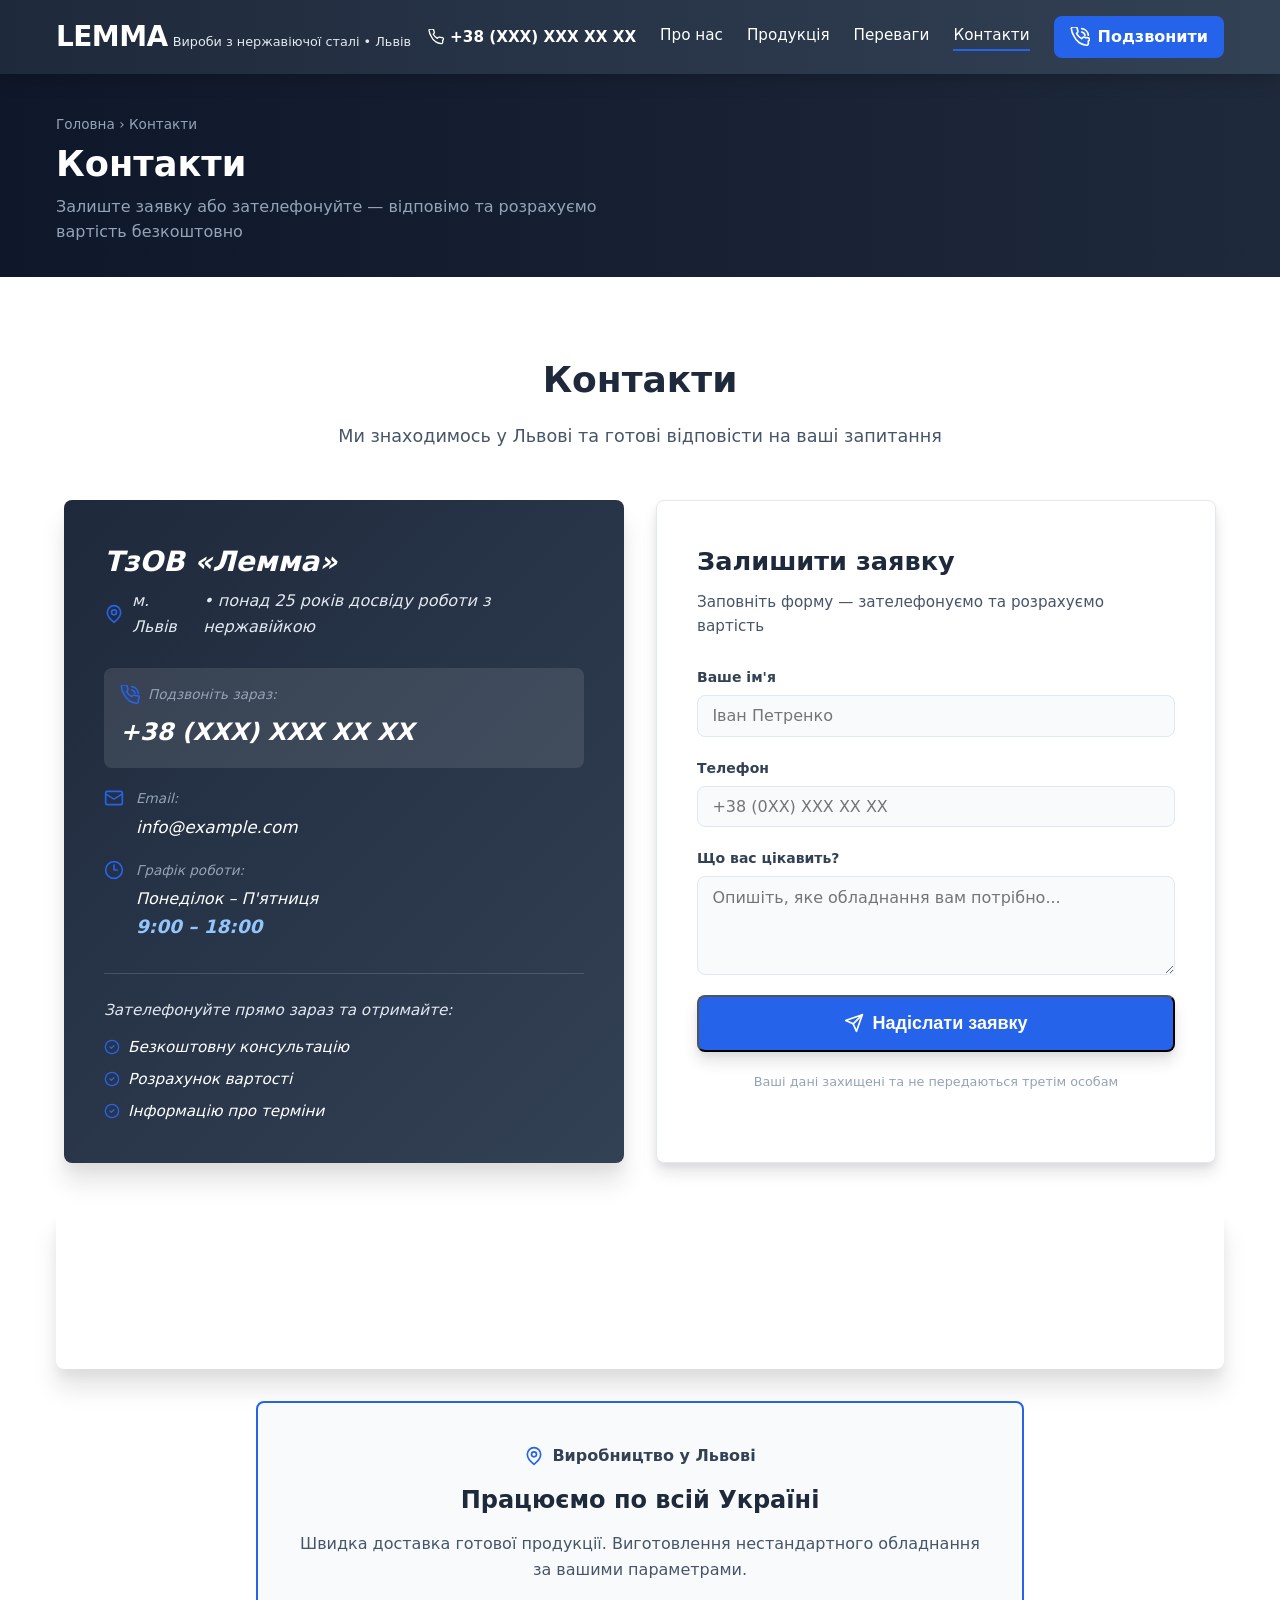
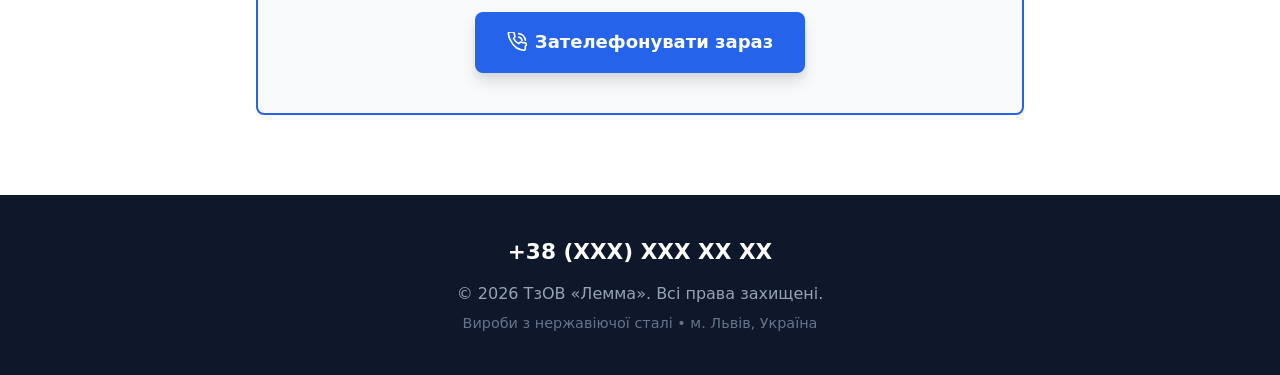
==== contacts.html @ 9bf9ce46 "Add new URLs to sitemap and enhance styles for active navigation links and page hero section - Added" ====
<!DOCTYPE html>
<html lang="uk">
<head>
  <meta charset="UTF-8" />
  <meta name="viewport" content="width=device-width, initial-scale=1.0" />
  <title>Контакти | ТзОВ Лемма &mdash; вироби з нержавіючої сталі, Львів</title>
  <meta name="description" content="Зв'яжіться з ТзОВ Лемма у Львові &mdash; залиште заявку або зателефонуйте для розрахунку вартості виробів з нержавіючої сталі." />
  <meta name="robots" content="index, follow" />
  <link rel="canonical" href="https://lemma-lviv.com/contacts.html" />
  <link rel="icon" href="data:image/svg+xml,<svg xmlns='http://www.w3.org/2000/svg' viewBox='0 0 32 32'><rect width='32' height='32' rx='6' fill='%231e3a5f'/><text x='16' y='23' font-family='Arial,sans-serif' font-size='20' font-weight='700' text-anchor='middle' fill='white'>L</text></svg>" type="image/svg+xml" />
  <link rel="apple-touch-icon" href="data:image/svg+xml,<svg xmlns='http://www.w3.org/2000/svg' viewBox='0 0 32 32'><rect width='32' height='32' rx='6' fill='%231e3a5f'/><text x='16' y='23' font-family='Arial,sans-serif' font-size='20' font-weight='700' text-anchor='middle' fill='white'>L</text></svg>" />
  <meta property="og:type" content="website" />
  <meta property="og:url" content="https://lemma-lviv.com/contacts.html" />
  <meta property="og:title" content="Контакти | ТзОВ Лемма &mdash; Львів" />
  <meta property="og:description" content="Зв'яжіться з нами: залиште заявку або зателефонуйте для безкоштовної консультації." />
  <meta property="og:locale" content="uk_UA" />
  <script type="application/ld+json">
  {
    "@context": "https://schema.org",
    "@type": "ManufacturingBusiness",
    "name": "ТзОВ «Лемма»",
    "alternateName": "Lemma",
    "description": "Виготовлення виробів з нержавіючої сталі у Львові з 1995 року: ємкості, промислові мийки, розділочні столи, нестандартне обладнання.",
    "url": "https://lemma-lviv.com",
    "telephone": "+380XXXXXXXXX",
    "email": "info@example.com",
    "address": {
      "@type": "PostalAddress",
      "addressLocality": "Львів",
      "addressRegion": "Львівська область",
      "addressCountry": "UA"
    },
    "foundingDate": "1995"
  }
  </script>
  <link rel="preconnect" href="https://lh3.googleusercontent.com" />

  <script async src="https://www.googletagmanager.com/gtag/js?id=AW-404092443"></script>
  <script>
    window.dataLayer = window.dataLayer || [];
    function gtag(){dataLayer.push(arguments);}
    gtag('js', new Date());
    gtag('config', 'AW-404092443');
  </script>

  <script>
    function gtagSendEvent(url) {
      var callback = function () { if (typeof url === 'string') { window.location = url; } };
      gtag('event', 'conversion_event_contact', { 'event_callback': callback, 'event_timeout': 2000 });
      return false;
    }
    function gtagSendEvent_1(url) {
      var callback = function () { if (typeof url === 'string') { window.location = url; } };
      gtag('event', 'conversion_event_contact_1', { 'event_callback': callback, 'event_timeout': 2000 });
      return false;
    }
    function gtagSendEvent_2(url) {
      var callback = function () { if (typeof url === 'string') { window.location = url; } };
      gtag('event', 'conversion_event_contact_2', { 'event_callback': callback, 'event_timeout': 2000 });
      return false;
    }
    function gtagSendEvent_3(url) {
      var callback = function () { if (typeof url === 'string') { window.location = url; } };
      gtag('event', 'conversion_event_contact_3', { 'event_callback': callback, 'event_timeout': 2000 });
      return false;
    }
  </script>

  <link rel="stylesheet" href="style.css" />
</head>
<body>

  <header class="header" role="banner">
    <div class="container header__inner">
      <div class="header__brand">
        <a href="index.html" style="text-decoration:none;color:inherit">
          <strong class="header__title">LEMMA</strong>
          <span class="header__sub">Вироби з нержавіючої сталі • Львів</span>
        </a>
      </div>
      <div class="header__right">
        <a href="tel:+380XXXXXXXXX" class="header__phone-number" aria-label="Телефон">
          <svg class="icon icon--sm" viewBox="0 0 24 24" fill="none" stroke="currentColor" stroke-width="2" stroke-linecap="round" stroke-linejoin="round" aria-hidden="true"><path d="M22 16.92v3a2 2 0 0 1-2.18 2 19.79 19.79 0 0 1-8.63-3.07A19.5 19.5 0 0 1 4.69 10.8a19.79 19.79 0 0 1-3.07-8.72A2 2 0 0 1 3.62 0h3a2 2 0 0 1 2 1.72c.127.96.361 1.903.7 2.81a2 2 0 0 1-.45 2.11L7.91 7.91a16 16 0 0 0 6.06 6.06l1.27-1.27a2 2 0 0 1 2.11-.45c.907.339 1.85.573 2.81.7A2 2 0 0 1 22 16.92z"/></svg>
          +38 (XXX) XXX XX XX
        </a>
        <nav class="nav" id="nav" aria-label="Головна навігація">
          <a href="index.html#about">Про нас</a>
          <a href="products.html">Продукція</a>
          <a href="index.html#advantages">Переваги</a>
          <a href="contacts.html" class="is-active">Контакти</a>
        </nav>
        <a href="tel:+380XXXXXXXXX" class="btn btn--call">
          <svg class="icon" viewBox="0 0 24 24" fill="none" stroke="currentColor" stroke-width="2" stroke-linecap="round" stroke-linejoin="round">
            <path d="M22 16.92v3a2 2 0 0 1-2.18 2 19.79 19.79 0 0 1-8.63-3.07A19.5 19.5 0 0 1 4.69 10.8a19.79 19.79 0 0 1-3.07-8.72A2 2 0 0 1 3.62 0h3a2 2 0 0 1 2 1.72c.127.96.361 1.903.7 2.81a2 2 0 0 1-.45 2.11L7.91 7.91a16 16 0 0 0 6.06 6.06l1.27-1.27a2 2 0 0 1 2.11-.45c.907.339 1.85.573 2.81.7A2 2 0 0 1 22 16.92z"/>
            <path d="M14.05 2a9 9 0 0 1 8 7.94"/>
            <path d="M14.05 6A5 5 0 0 1 18 10"/>
          </svg>
          <span class="btn--call__label">Подзвонити</span>
        </a>
        <button class="burger" id="burger" aria-label="Меню" aria-expanded="false">
          <span></span><span></span><span></span>
        </button>
      </div>
    </div>
  </header>

  <nav class="mobile-nav" id="mobileNav" aria-hidden="true" aria-label="Мобільна навігація">
    <a href="index.html#about" class="mobile-nav__link">Про нас</a>
    <a href="products.html" class="mobile-nav__link">Продукція</a>
    <a href="index.html#advantages" class="mobile-nav__link">Переваги</a>
    <a href="contacts.html" class="mobile-nav__link is-active">Контакти</a>
    <a href="tel:+380XXXXXXXXX" class="mobile-nav__link mobile-nav__link--phone">
      <svg class="icon icon--sm" viewBox="0 0 24 24" fill="none" stroke="currentColor" stroke-width="2" stroke-linecap="round" stroke-linejoin="round" aria-hidden="true"><path d="M22 16.92v3a2 2 0 0 1-2.18 2 19.79 19.79 0 0 1-8.63-3.07A19.5 19.5 0 0 1 4.69 10.8a19.79 19.79 0 0 1-3.07-8.72A2 2 0 0 1 3.62 0h3a2 2 0 0 1 2 1.72c.127.96.361 1.903.7 2.81a2 2 0 0 1-.45 2.11L7.91 7.91a16 16 0 0 0 6.06 6.06l1.27-1.27a2 2 0 0 1 2.11-.45c.907.339 1.85.573 2.81.7A2 2 0 0 1 22 16.92z"/></svg>
      +38 (XXX) XXX XX XX — Подзвонити
    </a>
  </nav>

  <main id="main-content">

  <section class="page-hero" aria-label="Контакти">
    <div class="container page-hero__inner">
      <p class="page-hero__breadcrumb"><a href="index.html">Головна</a> &rsaquo; Контакти</p>
      <h1 class="page-hero__title">Контакти</h1>
      <p class="page-hero__sub">Залиште заявку або зателефонуйте &mdash; відповімо та розрахуємо вартість безкоштовно</p>
    </div>
  </section>

<section id="contacts" class="section section--white" aria-labelledby="contacts-heading">
    <div class="container">
      <h2 class="section__title section__title--center" id="contacts-heading">Контакти</h2>
      <p class="section__sub section__sub--center">Ми знаходимось у Львові та готові відповісти на ваші запитання</p>

      <div class="contacts__grid">

        <address class="contacts__info" itemscope itemtype="https://schema.org/LocalBusiness">
          <h3 class="contacts__name" itemprop="name">ТзОВ «Лемма»</h3>
          <div class="contacts__location" itemprop="address" itemscope itemtype="https://schema.org/PostalAddress">
            <svg class="icon icon--blue" viewBox="0 0 24 24" fill="none" stroke="currentColor" stroke-width="2" stroke-linecap="round" stroke-linejoin="round" aria-hidden="true">
              <path d="M20 10c0 6-8 12-8 12s-8-6-8-12a8 8 0 0 1 16 0Z"/>
              <circle cx="12" cy="10" r="3"/>
            </svg>
            <span itemprop="addressLocality">м. Львів</span><span> • понад 25 років досвіду роботи з нержавійкою</span>
          </div>

          <div class="contacts__items">
            <div class="contacts__item contacts__item--phone">
              <div class="contacts__item-label">
                <svg class="icon icon--blue" viewBox="0 0 24 24" fill="none" stroke="currentColor" stroke-width="2" stroke-linecap="round" stroke-linejoin="round" aria-hidden="true">
                  <path d="M22 16.92v3a2 2 0 0 1-2.18 2 19.79 19.79 0 0 1-8.63-3.07A19.5 19.5 0 0 1 4.69 10.8a19.79 19.79 0 0 1-3.07-8.72A2 2 0 0 1 3.62 0h3a2 2 0 0 1 2 1.72c.127.96.361 1.903.7 2.81a2 2 0 0 1-.45 2.11L7.91 7.91a16 16 0 0 0 6.06 6.06l1.27-1.27a2 2 0 0 1 2.11-.45c.907.339 1.85.573 2.81.7A2 2 0 0 1 22 16.92z"/>
                  <path d="M14.05 2a9 9 0 0 1 8 7.94"/>
                  <path d="M14.05 6A5 5 0 0 1 18 10"/>
                </svg>
                <span>Подзвоніть зараз:</span>
              </div>
              <a href="tel:+380XXXXXXXXX" class="contacts__phone" itemprop="telephone">+38 (XXX) XXX XX XX</a>
            </div>

            <div class="contacts__item">
              <svg class="icon icon--blue" viewBox="0 0 24 24" fill="none" stroke="currentColor" stroke-width="2" stroke-linecap="round" stroke-linejoin="round" aria-hidden="true">
                <rect width="20" height="16" x="2" y="4" rx="2"/>
                <path d="m22 7-8.97 5.7a1.94 1.94 0 0 1-2.06 0L2 7"/>
              </svg>
              <div>
                <p class="contacts__item-caption">Email:</p>
                <a href="mailto:info@example.com" class="contacts__link" itemprop="email">info@example.com</a>
              </div>
            </div>

            <div class="contacts__item">
              <svg class="icon icon--blue" viewBox="0 0 24 24" fill="none" stroke="currentColor" stroke-width="2" stroke-linecap="round" stroke-linejoin="round" aria-hidden="true">
                <circle cx="12" cy="12" r="10"/>
                <polyline points="12 6 12 12 16 12"/>
              </svg>
              <div>
                <p class="contacts__item-caption">Графік роботи:</p>
                <p>Понеділок – П'ятниця</p>
                <p class="contacts__hours" itemprop="openingHours" content="Mo-Fr 09:00-18:00">9:00 – 18:00</p>
              </div>
            </div>
          </div>

          <div class="contacts__benefits">
            <p class="contacts__benefits-title">Зателефонуйте прямо зараз та отримайте:</p>
            <ul>
              <li>
                <svg class="icon icon--sm icon--blue" viewBox="0 0 24 24" fill="none" stroke="currentColor" stroke-width="2" stroke-linecap="round" stroke-linejoin="round" aria-hidden="true"><circle cx="12" cy="12" r="10"/><path d="m9 12 2 2 4-4"/></svg>
                Безкоштовну консультацію
              </li>
              <li>
                <svg class="icon icon--sm icon--blue" viewBox="0 0 24 24" fill="none" stroke="currentColor" stroke-width="2" stroke-linecap="round" stroke-linejoin="round" aria-hidden="true"><circle cx="12" cy="12" r="10"/><path d="m9 12 2 2 4-4"/></svg>
                Розрахунок вартості
              </li>
              <li>
                <svg class="icon icon--sm icon--blue" viewBox="0 0 24 24" fill="none" stroke="currentColor" stroke-width="2" stroke-linecap="round" stroke-linejoin="round" aria-hidden="true"><circle cx="12" cy="12" r="10"/><path d="m9 12 2 2 4-4"/></svg>
                Інформацію про терміни
              </li>
            </ul>
          </div>
        </address>

        <div class="contacts__form-wrap">
          <h3 class="contacts__form-title">Залишити заявку</h3>
          <p class="contacts__form-sub">Заповніть форму — зателефонуємо та розрахуємо вартість</p>
          <form class="contacts__form" id="contactForm" novalidate>
            <div class="form-group">
              <label class="form-label" for="form-name">Ваше ім'я</label>
              <input class="form-input" type="text" id="form-name" name="name" placeholder="Іван Петренко" autocomplete="name" required />
            </div>
            <div class="form-group">
              <label class="form-label" for="form-phone">Телефон</label>
              <input class="form-input" type="tel" id="form-phone" name="phone" placeholder="+38 (0XX) XXX XX XX" autocomplete="tel" required />
            </div>
            <div class="form-group">
              <label class="form-label" for="form-message">Що вас цікавить?</label>
              <textarea class="form-input form-textarea" id="form-message" name="message" rows="4" placeholder="Опишіть, яке обладнання вам потрібно..."></textarea>
            </div>
            <button type="submit" class="btn btn--primary btn--lg form-submit">
              <svg class="icon" viewBox="0 0 24 24" fill="none" stroke="currentColor" stroke-width="2" stroke-linecap="round" stroke-linejoin="round" aria-hidden="true"><line x1="22" y1="2" x2="11" y2="13"/><polygon points="22 2 15 22 11 13 2 9 22 2"/></svg>
              Надіслати заявку
            </button>
            <p class="form-note">Ваші дані захищені та не передаються третім особам</p>
          </form>
        </div>

      </div>

      <div class="contacts__map contacts__map--full">
        <iframe
          src="https://www.google.com/maps/embed?pb=!1m18!1m12!1m3!1d82203.41403933515!2d23.919445869531246!3d49.839683000000004!2m3!1f0!2f0!3f0!3m2!1i1024!2i768!4f13.1!3m3!1m2!1s0x473add7c09109a57%3A0x4223c517012378e2!2z0JvRjNCy0L7Qsiwg0JvRjNCy0L7QstGB0LrQsNGPINC-0LHQu9Cw0YHRgtGM!5e0!3m2!1sru!2sua!4v1234567890123!5m2!1sru!2sua"
          width="100%"
          height="360"
          allowfullscreen
          loading="lazy"
          referrerpolicy="no-referrer-when-downgrade"
          title="Карта Львова"
        ></iframe>
      </div>

      <div class="contacts__bottom-cta">
        <div class="contacts__bottom-location">
          <svg class="icon icon--blue" viewBox="0 0 24 24" fill="none" stroke="currentColor" stroke-width="2" stroke-linecap="round" stroke-linejoin="round">
            <path d="M20 10c0 6-8 12-8 12s-8-6-8-12a8 8 0 0 1 16 0Z"/>
            <circle cx="12" cy="10" r="3"/>
          </svg>
          <span>Виробництво у Львові</span>
        </div>
        <h4 class="contacts__bottom-title">Працюємо по всій Україні</h4>
        <p class="contacts__bottom-sub">Швидка доставка готової продукції. Виготовлення нестандартного обладнання за вашими параметрами.</p>
        <a href="tel:+380XXXXXXXXX" class="btn btn--primary btn--lg">
          <svg class="icon" viewBox="0 0 24 24" fill="none" stroke="currentColor" stroke-width="2" stroke-linecap="round" stroke-linejoin="round">
            <path d="M22 16.92v3a2 2 0 0 1-2.18 2 19.79 19.79 0 0 1-8.63-3.07A19.5 19.5 0 0 1 4.69 10.8a19.79 19.79 0 0 1-3.07-8.72A2 2 0 0 1 3.62 0h3a2 2 0 0 1 2 1.72c.127.96.361 1.903.7 2.81a2 2 0 0 1-.45 2.11L7.91 7.91a16 16 0 0 0 6.06 6.06l1.27-1.27a2 2 0 0 1 2.11-.45c.907.339 1.85.573 2.81.7A2 2 0 0 1 22 16.92z"/>
            <path d="M14.05 2a9 9 0 0 1 8 7.94"/>
            <path d="M14.05 6A5 5 0 0 1 18 10"/>
          </svg>
          Зателефонувати зараз
        </a>
      </div>
    </div>
  </section>

  </main>

  <footer class="footer" role="contentinfo">
    <div class="container footer__inner">
      <a href="tel:+380XXXXXXXXX" class="footer__phone">+38 (XXX) XXX XX XX</a>
      <p class="footer__copy">&copy; <span id="year"></span> ТзОВ «Лемма». Всі права захищені.</p>
      <p class="footer__sub">Вироби з нержавіючої сталі &bull; м. Львів, Україна</p>
    </div>
  </footer>

  <a href="tel:+380XXXXXXXXX" class="sticky-call" aria-label="Подзвонити">
    <svg class="icon" viewBox="0 0 24 24" fill="none" stroke="currentColor" stroke-width="2" stroke-linecap="round" stroke-linejoin="round">
      <path d="M22 16.92v3a2 2 0 0 1-2.18 2 19.79 19.79 0 0 1-8.63-3.07A19.5 19.5 0 0 1 4.69 10.8a19.79 19.79 0 0 1-3.07-8.72A2 2 0 0 1 3.62 0h3a2 2 0 0 1 2 1.72c.127.96.361 1.903.7 2.81a2 2 0 0 1-.45 2.11L7.91 7.91a16 16 0 0 0 6.06 6.06l1.27-1.27a2 2 0 0 1 2.11-.45c.907.339 1.85.573 2.81.7A2 2 0 0 1 22 16.92z"/>
    </svg>
    Подзвонити
  </a>

  <script src="main.js"></script>

</body>
</html>
---- style.css ----
*, *::before, *::after {
  box-sizing: border-box;
  margin: 0;
  padding: 0;
}

:root {
  --color-blue:       #2563eb;
  --color-blue-dark:  #1d4ed8;
  --color-slate-900:  #0f172a;
  --color-slate-800:  #1e293b;
  --color-slate-700:  #334155;
  --color-slate-600:  #475569;
  --color-slate-400:  #94a3b8;
  --color-slate-200:  #e2e8f0;
  --color-slate-100:  #f1f5f9;
  --color-slate-50:   #f8fafc;
  --color-white:      #ffffff;

  --font: system-ui, -apple-system, 'Segoe UI', sans-serif;
  --radius: 0.5rem;
  --shadow:    0 1px 3px rgba(0,0,0,.10), 0 1px 2px rgba(0,0,0,.06);
  --shadow-md: 0 4px 6px rgba(0,0,0,.07), 0 2px 4px rgba(0,0,0,.06);
  --shadow-lg: 0 10px 15px rgba(0,0,0,.10), 0 4px 6px rgba(0,0,0,.05);
  --shadow-xl: 0 20px 25px rgba(0,0,0,.10), 0 8px 10px rgba(0,0,0,.04);
}

html {
  scroll-behavior: smooth;
  font-size: 16px;
}

body {
  font-family: var(--font);
  color: var(--color-slate-800);
  background: var(--color-white);
  line-height: 1.6;
  padding-bottom: 3.5rem;
}

@media (min-width: 768px) {
  body { padding-bottom: 0; }
}

img {
  display: block;
  max-width: 100%;
}

a {
  color: inherit;
  text-decoration: none;
}

ul {
  list-style: none;
}

.container {
  max-width: 1200px;
  margin: 0 auto;
  padding: 0 1rem;
}

.icon {
  display: inline-block;
  width: 1.25rem;
  height: 1.25rem;
  flex-shrink: 0;
}
.icon--sm  { width: 1rem;    height: 1rem; }
.icon--lg  { width: 3rem;    height: 3rem; }
.icon--xl  { width: 4rem;    height: 4rem; }
.icon--blue { color: var(--color-blue); }

.btn {
  display: inline-flex;
  align-items: center;
  gap: 0.5rem;
  padding: 0.75rem 1.5rem;
  border-radius: var(--radius);
  font-size: 1rem;
  font-weight: 600;
  cursor: pointer;
  transition: background 0.2s, color 0.2s, box-shadow 0.2s;
  text-decoration: none;
}
.btn--primary {
  background: var(--color-blue);
  color: var(--color-white);
  box-shadow: var(--shadow-lg);
}
.btn--primary:hover { background: var(--color-blue-dark); }

.btn--ghost {
  background: rgba(255,255,255,.12);
  color: var(--color-white);
  border: 1px solid rgba(255,255,255,.3);
  backdrop-filter: blur(4px);
}
.btn--ghost:hover { background: rgba(255,255,255,.22); }

.btn--white {
  background: var(--color-white);
  color: var(--color-blue);
  box-shadow: var(--shadow-lg);
}
.btn--white:hover { background: var(--color-slate-100); }

.btn--call {
  background: var(--color-blue);
  color: var(--color-white);
  padding: 0.5rem 1rem;
  border-radius: var(--radius);
  font-weight: 600;
}
.btn--call:hover { background: var(--color-blue-dark); }

.btn--lg {
  font-size: 1.125rem;
  padding: 1rem 2rem;
}

.header {
  position: sticky;
  top: 0;
  z-index: 100;
  background: linear-gradient(to right, var(--color-slate-800), var(--color-slate-700));
  color: var(--color-white);
  box-shadow: var(--shadow-lg);
}

.header__inner {
  display: flex;
  justify-content: space-between;
  align-items: center;
  padding-top: 1rem;
  padding-bottom: 1rem;
}

.header__brand {
  display: flex;
  flex-direction: column;
}

.header__title {
  font-size: 1.75rem;
  font-weight: 700;
  letter-spacing: -0.02em;
  line-height: 1.2;
}

.header__sub {
  font-size: 0.8rem;
  color: var(--color-slate-200);
}

.header__right {
  display: flex;
  align-items: center;
  gap: 1.5rem;
}

.nav {
  display: none;
  gap: 1.5rem;
}

.nav a {
  font-size: 0.95rem;
  transition: color 0.2s;
}
.nav a:hover { color: var(--color-slate-200); }

.btn--call__label { display: none; }

.hero {
  position: relative;
  height: 600px;
  display: flex;
  align-items: center;
  justify-content: center;
  overflow: hidden;
}

.hero__bg {
  position: absolute;
  inset: 0;
}

.hero__img {
  width: 100%;
  height: 100%;
  object-fit: cover;
}

.hero__overlay {
  position: absolute;
  inset: 0;
  background: linear-gradient(to right, rgba(15,23,42,.82), rgba(30,41,59,.62));
}

.hero__content {
  position: relative;
  z-index: 10;
  color: var(--color-white);
  text-align: center;
}

.hero__location {
  display: inline-flex;
  align-items: center;
  gap: 0.5rem;
  margin-bottom: 1rem;
  font-size: 1.1rem;
  color: var(--color-slate-200);
}

.hero__title {
  font-size: clamp(2rem, 5vw, 3.5rem);
  font-weight: 700;
  line-height: 1.15;
  margin-bottom: 1.25rem;
}

.hero__sub {
  font-size: clamp(1rem, 2vw, 1.25rem);
  color: var(--color-slate-200);
  max-width: 42rem;
  margin: 0 auto 2rem;
  line-height: 1.7;
}

.hero__cta {
  display: flex;
  flex-wrap: wrap;
  gap: 1rem;
  justify-content: center;
}

.section {
  padding: 5rem 0;
}
.section--gray  { background: var(--color-slate-50); }
.section--white { background: var(--color-white); }

.section__title {
  font-size: clamp(1.6rem, 3vw, 2.25rem);
  font-weight: 700;
  color: var(--color-slate-800);
  margin-bottom: 1.25rem;
  line-height: 1.25;
}
.section__title--center { text-align: center; }

.section__sub {
  font-size: 1.1rem;
  color: var(--color-slate-600);
  line-height: 1.7;
}
.section__sub--center {
  text-align: center;
  max-width: 42rem;
  margin: 0 auto 3rem;
}

.section__body {
  font-size: 1.05rem;
  color: var(--color-slate-600);
  line-height: 1.75;
  margin-bottom: 1rem;
}

.about__grid {
  display: grid;
  gap: 3rem;
  align-items: center;
}

.highlight-box {
  background: #eff6ff;
  border-left: 4px solid var(--color-blue);
  padding: 1rem 1.25rem;
  border-radius: 0 var(--radius) var(--radius) 0;
  margin-bottom: 1.5rem;
  color: var(--color-slate-700);
  font-weight: 600;
}

.about__badge {
  display: flex;
  align-items: center;
  gap: 1rem;
  margin-top: 2rem;
}

.about__badge-num {
  font-size: 2rem;
  font-weight: 700;
  color: var(--color-slate-800);
  line-height: 1;
}

.about__badge-label {
  color: var(--color-slate-600);
}

.about__photo {
  border-radius: var(--radius);
  overflow: hidden;
  box-shadow: var(--shadow-xl);
  height: 380px;
}

.about__photo img {
  width: 100%;
  height: 100%;
  object-fit: cover;
}

.advantages__grid {
  display: grid;
  gap: 2rem;
  max-width: 56rem;
  margin: 0 auto;
}

.adv-card {
  background: var(--color-slate-50);
  padding: 2rem;
  border-radius: var(--radius);
  box-shadow: var(--shadow-md);
  transition: box-shadow 0.2s;
}
.adv-card:hover { box-shadow: var(--shadow-lg); }

.adv-card__title {
  font-size: 1.35rem;
  font-weight: 700;
  color: var(--color-slate-800);
  margin: 1rem 0 0.75rem;
}

.adv-card__text {
  color: var(--color-slate-600);
  line-height: 1.7;
}

.products__grid {
  display: grid;
  gap: 2rem;
  margin-bottom: 4rem;
}

.product-card {
  background: var(--color-white);
  border-radius: var(--radius);
  box-shadow: var(--shadow-md);
  overflow: hidden;
  transition: box-shadow 0.2s;
}
.product-card:hover { box-shadow: var(--shadow-xl); }

.product-card__photo {
  height: 14rem;
  overflow: hidden;
  background: var(--color-slate-200);
}

.product-card__photo img {
  width: 100%;
  height: 100%;
  object-fit: cover;
  transition: transform 0.3s;
}
.product-card:hover .product-card__photo img { transform: scale(1.05); }

.product-card__body {
  padding: 1.5rem;
}

.product-card__title {
  font-size: 1.15rem;
  font-weight: 700;
  color: var(--color-slate-800);
  margin-bottom: 0.75rem;
}

.product-card__desc {
  font-size: 0.95rem;
  color: var(--color-slate-600);
  line-height: 1.65;
  margin-bottom: 1rem;
}

.product-card__features {
  display: flex;
  flex-direction: column;
  gap: 0.4rem;
  margin-bottom: 1.25rem;
}

.product-card__features li {
  display: flex;
  align-items: center;
  gap: 0.5rem;
  font-size: 0.9rem;
  color: var(--color-slate-600);
}

.product-card__link {
  display: inline-flex;
  align-items: center;
  gap: 0.4rem;
  color: var(--color-blue);
  font-weight: 600;
  font-size: 0.95rem;
  transition: color 0.2s;
}
.product-card__link:hover { color: var(--color-blue-dark); }

.products__cta {
  background: linear-gradient(to right, var(--color-blue), var(--color-blue-dark));
  color: var(--color-white);
  border-radius: 0.75rem;
  padding: 2.5rem 2rem;
  text-align: center;
  box-shadow: var(--shadow-xl);
}

.products__cta-title {
  font-size: 1.75rem;
  font-weight: 700;
  margin-bottom: 0.75rem;
}

.products__cta-sub {
  font-size: 1.1rem;
  color: #bfdbfe;
  margin-bottom: 1.75rem;
}

.contacts__grid {
  display: grid;
  gap: 2rem;
  max-width: 72rem;
  margin: 0 auto 3rem;
}

.contacts__info {
  background: linear-gradient(135deg, var(--color-slate-800), var(--color-slate-700));
  color: var(--color-white);
  border-radius: var(--radius);
  padding: 2.5rem;
  box-shadow: var(--shadow-xl);
}

.contacts__name {
  font-size: 1.75rem;
  font-weight: 700;
  margin-bottom: 0.25rem;
}

.contacts__location {
  display: flex;
  align-items: center;
  gap: 0.5rem;
  color: var(--color-slate-200);
  margin-bottom: 1.75rem;
}

.contacts__items {
  display: flex;
  flex-direction: column;
  gap: 1.25rem;
  margin-bottom: 2rem;
}

.contacts__item {
  display: flex;
  align-items: flex-start;
  gap: 0.75rem;
}

.contacts__item--phone {
  background: rgba(255,255,255,.1);
  border-radius: var(--radius);
  padding: 1rem;
  flex-direction: column;
  gap: 0.5rem;
  transition: background 0.2s;
}
.contacts__item--phone:hover { background: rgba(255,255,255,.18); }

.contacts__item-label {
  display: flex;
  align-items: center;
  gap: 0.5rem;
  font-size: 0.85rem;
  color: var(--color-slate-400);
}

.contacts__phone {
  font-size: 1.5rem;
  font-weight: 700;
  transition: color 0.2s;
}
.contacts__phone:hover { color: #93c5fd; }

.contacts__item-caption {
  font-size: 0.85rem;
  color: var(--color-slate-400);
  margin-bottom: 0.25rem;
}

.contacts__link {
  font-size: 1.05rem;
  transition: color 0.2s;
}
.contacts__link:hover { color: #93c5fd; }

.contacts__hours {
  font-size: 1.15rem;
  font-weight: 700;
  color: #93c5fd;
}

.contacts__benefits {
  border-top: 1px solid rgba(255,255,255,.15);
  padding-top: 1.5rem;
}

.contacts__benefits-title {
  color: var(--color-slate-200);
  margin-bottom: 0.75rem;
  font-size: 0.95rem;
}

.contacts__benefits ul {
  display: flex;
  flex-direction: column;
  gap: 0.5rem;
}

.contacts__benefits li {
  display: flex;
  align-items: center;
  gap: 0.5rem;
  font-size: 0.95rem;
}

.contacts__map {
  border-radius: var(--radius);
  overflow: hidden;
  box-shadow: var(--shadow-xl);
  height: 420px;
}

.contacts__map iframe {
  width: 100%;
  height: 100%;
  border: none;
}

.contacts__map--full {
  height: 360px;
  margin-bottom: 2rem;
}

.contacts__form-wrap {
  background: var(--color-white);
  border: 1px solid var(--color-slate-200);
  border-radius: var(--radius);
  padding: 2.5rem;
  box-shadow: var(--shadow-lg);
}

.contacts__form-title {
  font-size: 1.6rem;
  font-weight: 700;
  color: var(--color-slate-800);
  margin-bottom: 0.5rem;
}

.contacts__form-sub {
  font-size: 0.95rem;
  color: var(--color-slate-600);
  margin-bottom: 1.75rem;
  line-height: 1.6;
}

.contacts__form {
  display: flex;
  flex-direction: column;
  gap: 1.25rem;
}

.form-group {
  display: flex;
  flex-direction: column;
  gap: 0.4rem;
}

.form-label {
  font-size: 0.875rem;
  font-weight: 600;
  color: var(--color-slate-700);
}

.form-input {
  width: 100%;
  padding: 0.65rem 0.9rem;
  border: 1px solid var(--color-slate-200);
  border-radius: var(--radius);
  font-size: 1rem;
  font-family: var(--font);
  color: var(--color-slate-800);
  background: var(--color-slate-50);
  transition: border-color 0.2s, box-shadow 0.2s;
  outline: none;
}

.form-input:focus {
  border-color: var(--color-blue);
  box-shadow: 0 0 0 3px rgba(37,99,235,.12);
  background: var(--color-white);
}

.form-input.is-invalid {
  border-color: #ef4444;
}

.form-textarea {
  resize: vertical;
  min-height: 6rem;
}

.form-submit {
  width: 100%;
  justify-content: center;
}

.form-note {
  font-size: 0.8rem;
  color: var(--color-slate-400);
  text-align: center;
  line-height: 1.5;
}

.contacts__bottom-cta {
  background: var(--color-slate-50);
  border: 2px solid var(--color-blue);
  border-radius: var(--radius);
  padding: 2.5rem 2rem;
  text-align: center;
  max-width: 48rem;
  margin: 0 auto;
}

.contacts__bottom-location {
  display: inline-flex;
  align-items: center;
  gap: 0.5rem;
  color: var(--color-slate-700);
  font-weight: 600;
  margin-bottom: 0.75rem;
}

.contacts__bottom-title {
  font-size: 1.5rem;
  font-weight: 700;
  color: var(--color-slate-800);
  margin-bottom: 0.75rem;
}

.contacts__bottom-sub {
  color: var(--color-slate-600);
  margin-bottom: 1.75rem;
  line-height: 1.65;
}

.footer {
  background: var(--color-slate-900);
  color: var(--color-white);
  padding: 2.5rem 0;
}

.footer__inner {
  text-align: center;
}

.footer__copy {
  color: var(--color-slate-400);
  margin-bottom: 0.35rem;
}

.footer__sub {
  color: #64748b;
  font-size: 0.9rem;
}

@media (min-width: 640px) {
  .btn--call__label { display: inline; }
}

@media (min-width: 768px) {
  .nav { display: flex; }

  .about__grid { grid-template-columns: 1fr 1fr; }

  .advantages__grid { grid-template-columns: 1fr 1fr; }

  .products__grid { grid-template-columns: repeat(2, 1fr); }

  .contacts__map  { height: auto; }
}

@media (min-width: 1024px) {
  .products__grid { grid-template-columns: repeat(3, 1fr); }

  .contacts__grid { grid-template-columns: 1fr 1fr; }
}

.burger {
  display: flex;
  flex-direction: column;
  justify-content: space-between;
  width: 2rem;
  height: 1.25rem;
  background: none;
  border: none;
  cursor: pointer;
  padding: 0;
}

.burger span {
  display: block;
  height: 2px;
  background: #fff;
  border-radius: 2px;
  transition: transform 0.25s, opacity 0.25s;
}

.burger.is-open span:nth-child(1) { transform: translateY(9px) rotate(45deg); }
.burger.is-open span:nth-child(2) { opacity: 0; }
.burger.is-open span:nth-child(3) { transform: translateY(-9px) rotate(-45deg); }

.mobile-nav {
  display: none;
  flex-direction: column;
  background: var(--color-slate-800);
  padding: 0.5rem 0;
  position: sticky;
  top: 64px;
  z-index: 99;
}

.mobile-nav.is-open { display: flex; }

.mobile-nav__link {
  padding: 0.85rem 1.5rem;
  color: var(--color-white);
  font-size: 1rem;
  border-bottom: 1px solid rgba(255,255,255,.07);
  transition: background 0.15s;
}
.mobile-nav__link:hover { background: rgba(255,255,255,.08); }

.btn--full { width: 100%; justify-content: center; }

/* Header phone number (visible on desktop only) */
.header__phone-number {
  display: none;
  align-items: center;
  gap: 0.4rem;
  font-size: 0.95rem;
  font-weight: 600;
  color: var(--color-white);
  transition: color 0.2s;
  white-space: nowrap;
}
.header__phone-number:hover { color: var(--color-slate-200); }

/* Mobile nav phone link */
.mobile-nav__link--phone {
  display: flex;
  align-items: center;
  gap: 0.5rem;
  background: rgba(37,99,235,.15);
  color: #93c5fd;
  font-weight: 600;
  border-bottom: none;
}
.mobile-nav__link--phone:hover { background: rgba(37,99,235,.25); }

/* Hero trust line */
.hero__trust {
  margin-top: 1.25rem;
  font-size: 0.9rem;
  color: var(--color-slate-200);
  opacity: 0.85;
}

/* Mid-page CTA section */
.section--cta-mid {
  background: linear-gradient(to right, var(--color-blue), var(--color-blue-dark));
  padding: 3rem 0;
}

/* Footer phone */
.footer__phone {
  display: block;
  font-size: 1.35rem;
  font-weight: 700;
  color: var(--color-white);
  margin-bottom: 0.75rem;
  transition: color 0.2s;
}
.footer__phone:hover { color: #93c5fd; }

/* Sticky mobile call button */
.sticky-call {
  display: flex;
  align-items: center;
  justify-content: center;
  gap: 0.5rem;
  position: fixed;
  bottom: 0;
  left: 0;
  right: 0;
  z-index: 200;
  background: var(--color-blue);
  color: var(--color-white);
  padding: 0.85rem 1rem;
  font-size: 1.05rem;
  font-weight: 700;
  text-decoration: none;
  box-shadow: 0 -2px 10px rgba(0,0,0,.15);
  transition: background 0.2s;
}
.sticky-call:hover { background: var(--color-blue-dark); }
.sticky-call .icon { width: 1.25rem; height: 1.25rem; }

@media (min-width: 768px) {
  .burger      { display: none; }
  .mobile-nav  { display: none !important; }
  .header__phone-number { display: flex; }
  .sticky-call { display: none; }
}

.nav a.is-active {
  color: var(--color-white);
  border-bottom: 2px solid var(--color-blue);
  padding-bottom: 2px;
}
.mobile-nav__link.is-active {
  background: rgba(37, 99, 235, 0.2);
  color: #93c5fd;
}

.page-hero {
  background: linear-gradient(to right, var(--color-slate-900), var(--color-slate-800));
  padding: 2.5rem 0 2rem;
}
.page-hero__inner {
  display: flex;
  flex-direction: column;
  gap: 0.5rem;
}
.page-hero__breadcrumb {
  font-size: 0.85rem;
  color: var(--color-slate-400);
}
.page-hero__breadcrumb a {
  color: var(--color-slate-400);
  text-decoration: none;
}
.page-hero__breadcrumb a:hover { color: #93c5fd; }
.page-hero__title {
  font-size: clamp(1.6rem, 4vw, 2.2rem);
  font-weight: 800;
  color: var(--color-white);
  line-height: 1.2;
}
.page-hero__sub {
  font-size: 1rem;
  color: var(--color-slate-400);
  max-width: 600px;
}
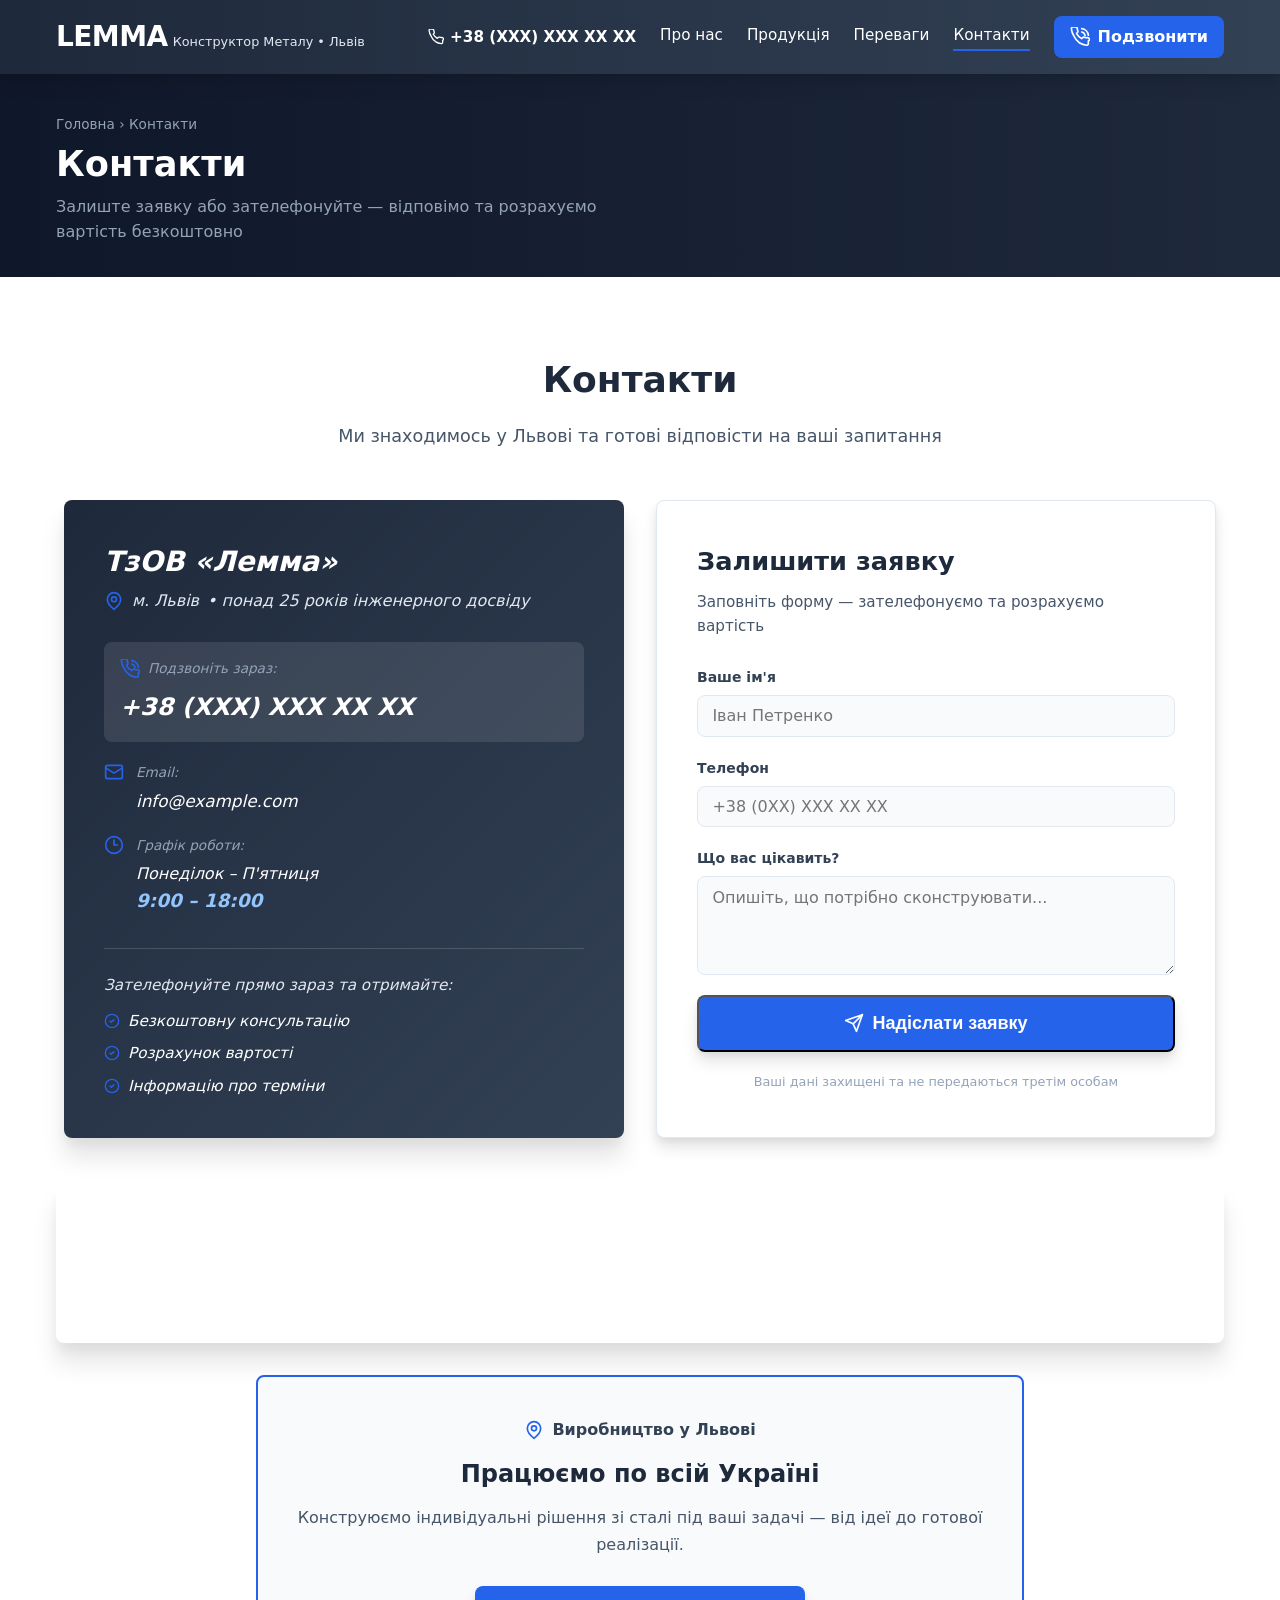
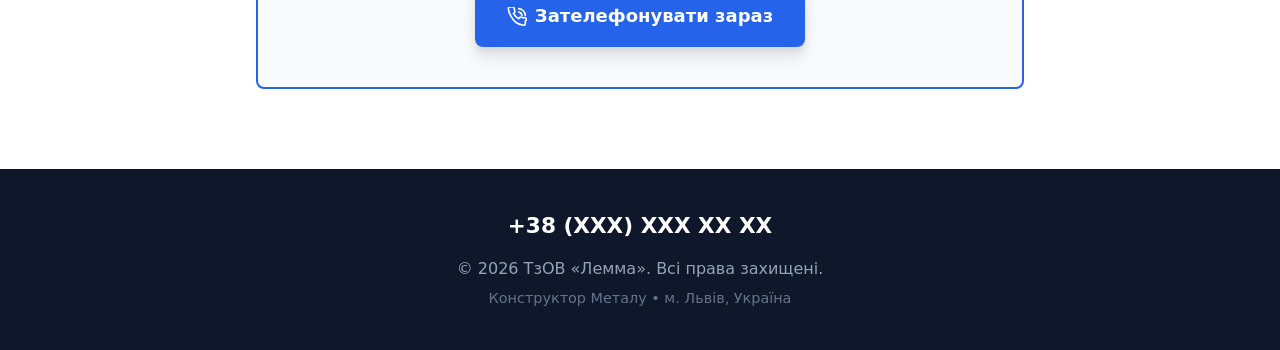
==== commit 982256df: "rebrand: transform from metal company to "Конструктор Металу" concept across all pages" ====
--- a/contacts.html
+++ b/contacts.html
@@ -3,16 +3,16 @@
 <head>
   <meta charset="UTF-8" />
   <meta name="viewport" content="width=device-width, initial-scale=1.0" />
-  <title>Контакти | ТзОВ Лемма &mdash; вироби з нержавіючої сталі, Львів</title>
-  <meta name="description" content="Зв'яжіться з ТзОВ Лемма у Львові &mdash; залиште заявку або зателефонуйте для розрахунку вартості виробів з нержавіючої сталі." />
+  <title>Контакти | LEMMA — Конструктор Металу, Львів</title>
+  <meta name="description" content="Зв'яжіться з LEMMA у Львові &mdash; конструктор металу для інженерних рішень зі сталі та індивідуальних проєктів." />
   <meta name="robots" content="index, follow" />
   <link rel="canonical" href="https://lemma-lviv.com/contacts.html" />
   <link rel="icon" href="data:image/svg+xml,<svg xmlns='http://www.w3.org/2000/svg' viewBox='0 0 32 32'><rect width='32' height='32' rx='6' fill='%231e3a5f'/><text x='16' y='23' font-family='Arial,sans-serif' font-size='20' font-weight='700' text-anchor='middle' fill='white'>L</text></svg>" type="image/svg+xml" />
   <link rel="apple-touch-icon" href="data:image/svg+xml,<svg xmlns='http://www.w3.org/2000/svg' viewBox='0 0 32 32'><rect width='32' height='32' rx='6' fill='%231e3a5f'/><text x='16' y='23' font-family='Arial,sans-serif' font-size='20' font-weight='700' text-anchor='middle' fill='white'>L</text></svg>" />
   <meta property="og:type" content="website" />
   <meta property="og:url" content="https://lemma-lviv.com/contacts.html" />
-  <meta property="og:title" content="Контакти | ТзОВ Лемма &mdash; Львів" />
-  <meta property="og:description" content="Зв'яжіться з нами: залиште заявку або зателефонуйте для безкоштовної консультації." />
+  <meta property="og:title" content="Контакти | LEMMA — Конструктор Металу, Львів" />
+  <meta property="og:description" content="Зв'яжіться з LEMMA у Львові — конструктор металу для інженерних рішень та індивідуальних сталевих конструкцій." />
   <meta property="og:locale" content="uk_UA" />
   <script type="application/ld+json">
   {
@@ -20,7 +20,7 @@
     "@type": "ManufacturingBusiness",
     "name": "ТзОВ «Лемма»",
     "alternateName": "Lemma",
-    "description": "Виготовлення виробів з нержавіючої сталі у Львові з 1995 року: ємкості, промислові мийки, розділочні столи, нестандартне обладнання.",
+    "description": "Конструктор металу — інженерні рішення зі сталі у Львові з 1995 року",
     "url": "https://lemma-lviv.com",
     "telephone": "+380XXXXXXXXX",
     "email": "info@example.com",
@@ -75,7 +75,7 @@
       <div class="header__brand">
         <a href="index.html" style="text-decoration:none;color:inherit">
           <strong class="header__title">LEMMA</strong>
-          <span class="header__sub">Вироби з нержавіючої сталі • Львів</span>
+          <span class="header__sub">Конструктор Металу • Львів</span>
         </a>
       </div>
       <div class="header__right">
@@ -139,7 +139,7 @@
               <path d="M20 10c0 6-8 12-8 12s-8-6-8-12a8 8 0 0 1 16 0Z"/>
               <circle cx="12" cy="10" r="3"/>
             </svg>
-            <span itemprop="addressLocality">м. Львів</span><span> • понад 25 років досвіду роботи з нержавійкою</span>
+            <span itemprop="addressLocality">м. Львів</span><span> • понад 25 років інженерного досвіду</span>
           </div>
 
           <div class="contacts__items">
@@ -212,7 +212,7 @@
             </div>
             <div class="form-group">
               <label class="form-label" for="form-message">Що вас цікавить?</label>
-              <textarea class="form-input form-textarea" id="form-message" name="message" rows="4" placeholder="Опишіть, яке обладнання вам потрібно..."></textarea>
+              <textarea class="form-input form-textarea" id="form-message" name="message" rows="4" placeholder="Опишіть, що потрібно сконструювати..."></textarea>
             </div>
             <button type="submit" class="btn btn--primary btn--lg form-submit">
               <svg class="icon" viewBox="0 0 24 24" fill="none" stroke="currentColor" stroke-width="2" stroke-linecap="round" stroke-linejoin="round" aria-hidden="true"><line x1="22" y1="2" x2="11" y2="13"/><polygon points="22 2 15 22 11 13 2 9 22 2"/></svg>
@@ -245,7 +245,7 @@
           <span>Виробництво у Львові</span>
         </div>
         <h4 class="contacts__bottom-title">Працюємо по всій Україні</h4>
-        <p class="contacts__bottom-sub">Швидка доставка готової продукції. Виготовлення нестандартного обладнання за вашими параметрами.</p>
+        <p class="contacts__bottom-sub">Конструюємо індивідуальні рішення зі сталі під ваші задачі — від ідеї до готової реалізації.</p>
         <a href="tel:+380XXXXXXXXX" class="btn btn--primary btn--lg">
           <svg class="icon" viewBox="0 0 24 24" fill="none" stroke="currentColor" stroke-width="2" stroke-linecap="round" stroke-linejoin="round">
             <path d="M22 16.92v3a2 2 0 0 1-2.18 2 19.79 19.79 0 0 1-8.63-3.07A19.5 19.5 0 0 1 4.69 10.8a19.79 19.79 0 0 1-3.07-8.72A2 2 0 0 1 3.62 0h3a2 2 0 0 1 2 1.72c.127.96.361 1.903.7 2.81a2 2 0 0 1-.45 2.11L7.91 7.91a16 16 0 0 0 6.06 6.06l1.27-1.27a2 2 0 0 1 2.11-.45c.907.339 1.85.573 2.81.7A2 2 0 0 1 22 16.92z"/>
@@ -264,7 +264,7 @@
     <div class="container footer__inner">
       <a href="tel:+380XXXXXXXXX" class="footer__phone">+38 (XXX) XXX XX XX</a>
       <p class="footer__copy">&copy; <span id="year"></span> ТзОВ «Лемма». Всі права захищені.</p>
-      <p class="footer__sub">Вироби з нержавіючої сталі &bull; м. Львів, Україна</p>
+      <p class="footer__sub">Конструктор Металу &bull; м. Львів, Україна</p>
     </div>
   </footer>
 
--- a/style.css
+++ b/style.css
@@ -100,6 +100,13 @@
 }
 .btn--ghost:hover { background: rgba(255,255,255,.22); }
 
+.btn--outline {
+  background: transparent;
+  color: var(--color-blue);
+  border: 2px solid var(--color-blue);
+}
+.btn--outline:hover { background: rgba(37,99,235,.06); }
+
 .btn--white {
   background: var(--color-white);
   color: var(--color-blue);
@@ -236,6 +243,13 @@
   flex-wrap: wrap;
   gap: 1rem;
   justify-content: center;
+}
+
+@media (max-width: 767px) {
+  .hero__cta .btn {
+    width: 100%;
+    justify-content: center;
+  }
 }
 
 .section {
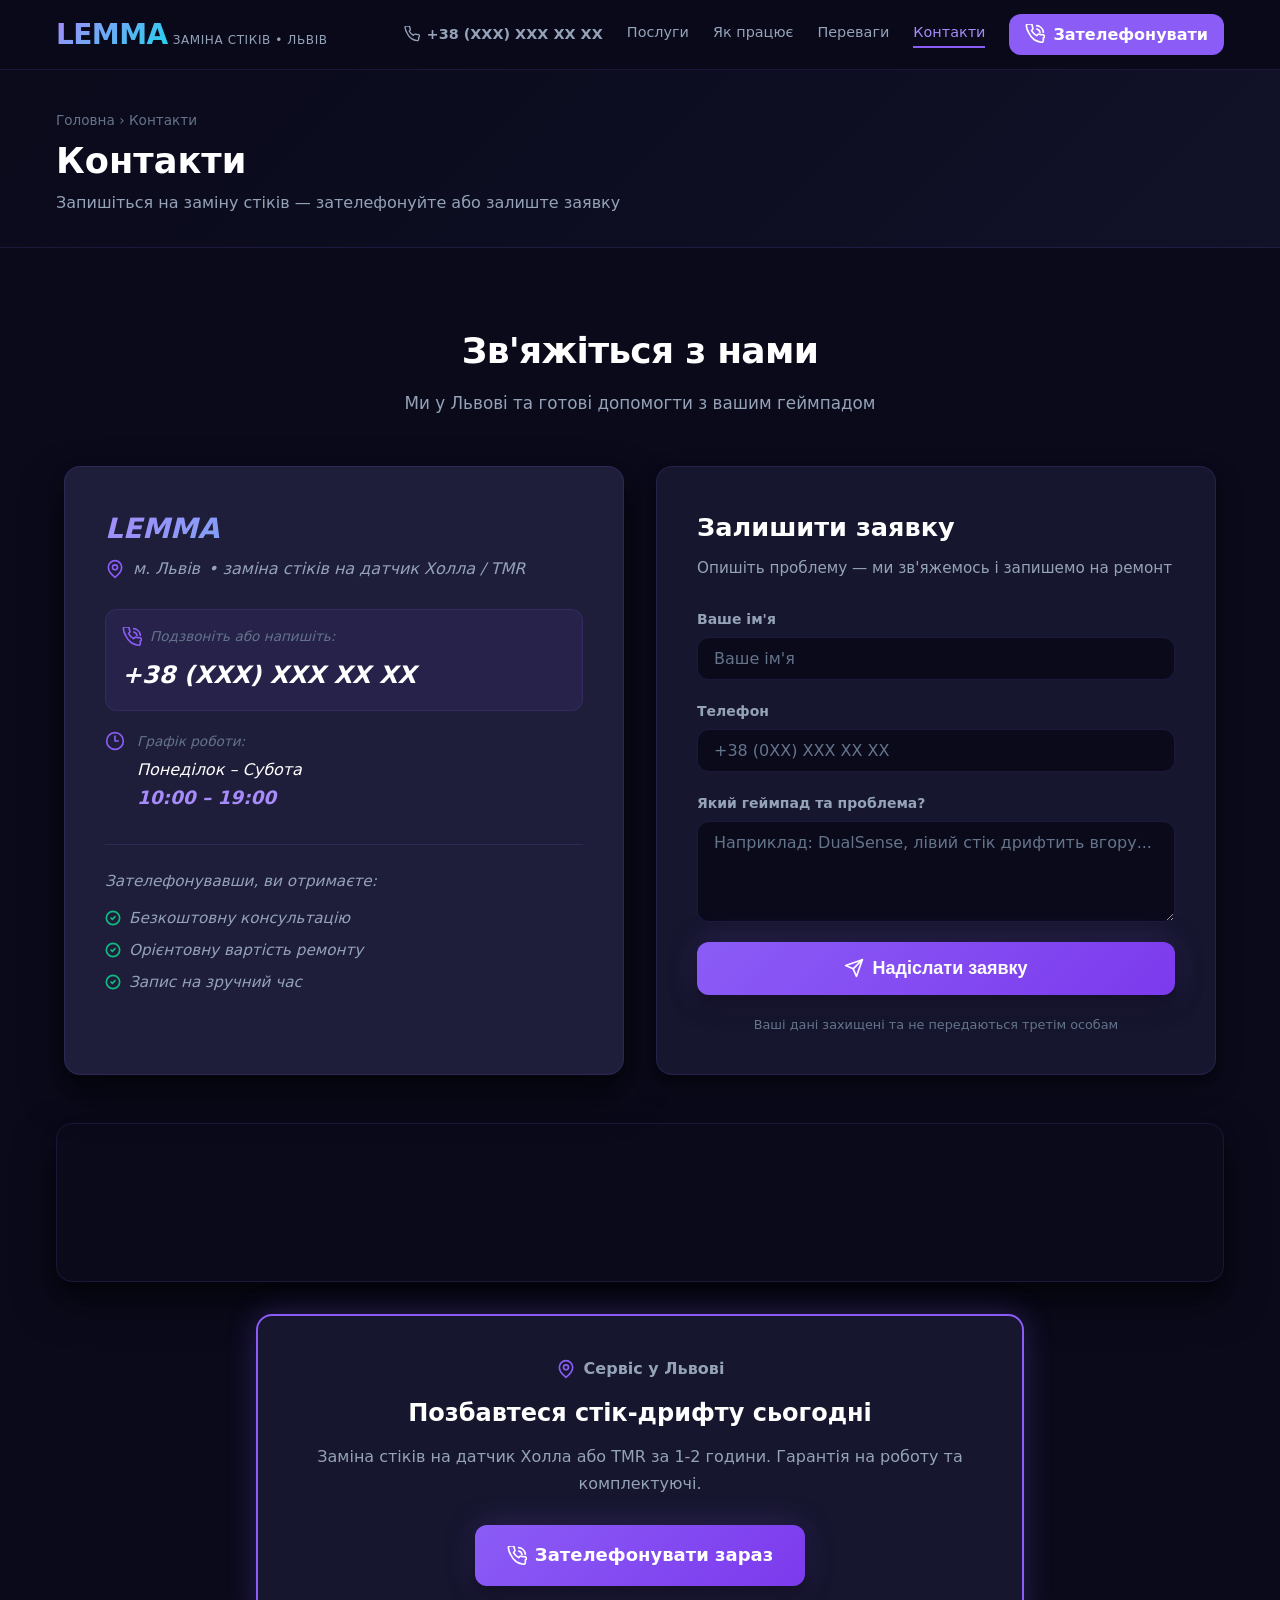
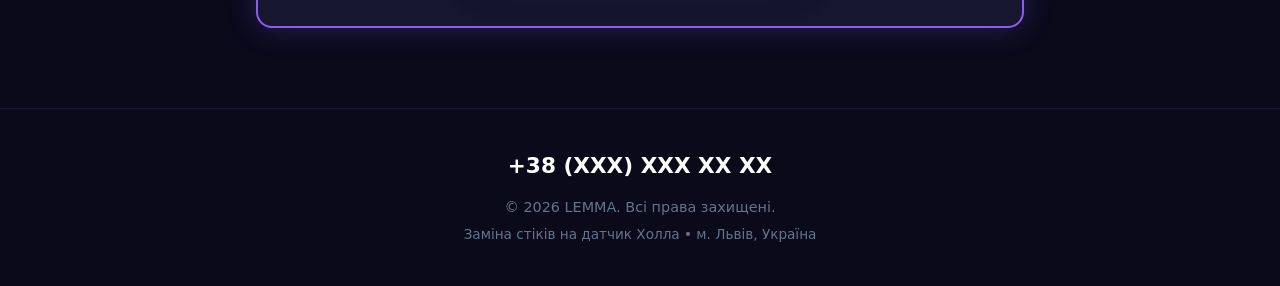
==== commit 04efdb93: "feat: rebrand site to gamepad stick replacement service (Hall/TMR sensors) Complete site overhaul fr" ====
--- a/contacts.html
+++ b/contacts.html
@@ -3,37 +3,34 @@
 <head>
   <meta charset="UTF-8" />
   <meta name="viewport" content="width=device-width, initial-scale=1.0" />
-  <title>Контакти | LEMMA — Конструктор Металу, Львів</title>
-  <meta name="description" content="Зв'яжіться з LEMMA у Львові &mdash; конструктор металу для інженерних рішень зі сталі та індивідуальних проєктів." />
+  <title>Контакти | LEMMA &mdash; заміна стіків на датчик Холла, Львів</title>
+  <meta name="description" content="Зв'яжіться з LEMMA у Львові — запишіться на заміну стіків геймпада на датчик Холла або TMR. Зателефонуйте або залиште заявку." />
   <meta name="robots" content="index, follow" />
   <link rel="canonical" href="https://lemma-lviv.com/contacts.html" />
-  <link rel="icon" href="data:image/svg+xml,<svg xmlns='http://www.w3.org/2000/svg' viewBox='0 0 32 32'><rect width='32' height='32' rx='6' fill='%231e3a5f'/><text x='16' y='23' font-family='Arial,sans-serif' font-size='20' font-weight='700' text-anchor='middle' fill='white'>L</text></svg>" type="image/svg+xml" />
-  <link rel="apple-touch-icon" href="data:image/svg+xml,<svg xmlns='http://www.w3.org/2000/svg' viewBox='0 0 32 32'><rect width='32' height='32' rx='6' fill='%231e3a5f'/><text x='16' y='23' font-family='Arial,sans-serif' font-size='20' font-weight='700' text-anchor='middle' fill='white'>L</text></svg>" />
+  <link rel="icon" href="data:image/svg+xml,<svg xmlns='http://www.w3.org/2000/svg' viewBox='0 0 32 32'><rect width='32' height='32' rx='6' fill='%238b5cf6'/><text x='16' y='23' font-family='Arial,sans-serif' font-size='20' font-weight='700' text-anchor='middle' fill='white'>L</text></svg>" type="image/svg+xml" />
+  <link rel="apple-touch-icon" href="data:image/svg+xml,<svg xmlns='http://www.w3.org/2000/svg' viewBox='0 0 32 32'><rect width='32' height='32' rx='6' fill='%238b5cf6'/><text x='16' y='23' font-family='Arial,sans-serif' font-size='20' font-weight='700' text-anchor='middle' fill='white'>L</text></svg>" />
   <meta property="og:type" content="website" />
   <meta property="og:url" content="https://lemma-lviv.com/contacts.html" />
-  <meta property="og:title" content="Контакти | LEMMA — Конструктор Металу, Львів" />
-  <meta property="og:description" content="Зв'яжіться з LEMMA у Львові — конструктор металу для інженерних рішень та індивідуальних сталевих конструкцій." />
+  <meta property="og:title" content="Контакти | LEMMA &mdash; Львів" />
+  <meta property="og:description" content="Запишіться на заміну стіків геймпада. Зателефонуйте або залиште заявку." />
   <meta property="og:locale" content="uk_UA" />
   <script type="application/ld+json">
   {
     "@context": "https://schema.org",
-    "@type": "ManufacturingBusiness",
-    "name": "ТзОВ «Лемма»",
-    "alternateName": "Lemma",
-    "description": "Конструктор металу — інженерні рішення зі сталі у Львові з 1995 року",
+    "@type": "LocalBusiness",
+    "name": "LEMMA — заміна стіків на датчик Холла",
+    "alternateName": "Lemma Lviv",
+    "description": "Заміна аналогових стіків на магнітні датчики Холла та TMR у геймпадах DualSense, Xbox Series, Xbox One у Львові.",
     "url": "https://lemma-lviv.com",
     "telephone": "+380XXXXXXXXX",
-    "email": "info@example.com",
     "address": {
       "@type": "PostalAddress",
       "addressLocality": "Львів",
       "addressRegion": "Львівська область",
       "addressCountry": "UA"
-    },
-    "foundingDate": "1995"
+    }
   }
   </script>
-  <link rel="preconnect" href="https://lh3.googleusercontent.com" />
 
   <script async src="https://www.googletagmanager.com/gtag/js?id=AW-404092443"></script>
   <script>
@@ -42,7 +39,6 @@
     gtag('js', new Date());
     gtag('config', 'AW-404092443');
   </script>
-
   <script>
     function gtagSendEvent(url) {
       var callback = function () { if (typeof url === 'string') { window.location = url; } };
@@ -75,7 +71,7 @@
       <div class="header__brand">
         <a href="index.html" style="text-decoration:none;color:inherit">
           <strong class="header__title">LEMMA</strong>
-          <span class="header__sub">Конструктор Металу • Львів</span>
+          <span class="header__sub">Заміна стіків &bull; Львів</span>
         </a>
       </div>
       <div class="header__right">
@@ -84,18 +80,14 @@
           +38 (XXX) XXX XX XX
         </a>
         <nav class="nav" id="nav" aria-label="Головна навігація">
-          <a href="index.html#about">Про нас</a>
-          <a href="products.html">Продукція</a>
+          <a href="index.html#services">Послуги</a>
+          <a href="index.html#how-it-works">Як працює</a>
           <a href="index.html#advantages">Переваги</a>
           <a href="contacts.html" class="is-active">Контакти</a>
         </nav>
         <a href="tel:+380XXXXXXXXX" class="btn btn--call">
-          <svg class="icon" viewBox="0 0 24 24" fill="none" stroke="currentColor" stroke-width="2" stroke-linecap="round" stroke-linejoin="round">
-            <path d="M22 16.92v3a2 2 0 0 1-2.18 2 19.79 19.79 0 0 1-8.63-3.07A19.5 19.5 0 0 1 4.69 10.8a19.79 19.79 0 0 1-3.07-8.72A2 2 0 0 1 3.62 0h3a2 2 0 0 1 2 1.72c.127.96.361 1.903.7 2.81a2 2 0 0 1-.45 2.11L7.91 7.91a16 16 0 0 0 6.06 6.06l1.27-1.27a2 2 0 0 1 2.11-.45c.907.339 1.85.573 2.81.7A2 2 0 0 1 22 16.92z"/>
-            <path d="M14.05 2a9 9 0 0 1 8 7.94"/>
-            <path d="M14.05 6A5 5 0 0 1 18 10"/>
-          </svg>
-          <span class="btn--call__label">Подзвонити</span>
+          <svg class="icon" viewBox="0 0 24 24" fill="none" stroke="currentColor" stroke-width="2" stroke-linecap="round" stroke-linejoin="round"><path d="M22 16.92v3a2 2 0 0 1-2.18 2 19.79 19.79 0 0 1-8.63-3.07A19.5 19.5 0 0 1 4.69 10.8a19.79 19.79 0 0 1-3.07-8.72A2 2 0 0 1 3.62 0h3a2 2 0 0 1 2 1.72c.127.96.361 1.903.7 2.81a2 2 0 0 1-.45 2.11L7.91 7.91a16 16 0 0 0 6.06 6.06l1.27-1.27a2 2 0 0 1 2.11-.45c.907.339 1.85.573 2.81.7A2 2 0 0 1 22 16.92z"/><path d="M14.05 2a9 9 0 0 1 8 7.94"/><path d="M14.05 6A5 5 0 0 1 18 10"/></svg>
+          <span class="btn--call__label">Зателефонувати</span>
         </a>
         <button class="burger" id="burger" aria-label="Меню" aria-expanded="false">
           <span></span><span></span><span></span>
@@ -105,13 +97,13 @@
   </header>
 
   <nav class="mobile-nav" id="mobileNav" aria-hidden="true" aria-label="Мобільна навігація">
-    <a href="index.html#about" class="mobile-nav__link">Про нас</a>
-    <a href="products.html" class="mobile-nav__link">Продукція</a>
-    <a href="index.html#advantages" class="mobile-nav__link">Переваги</a>
+    <a href="index.html#services"     class="mobile-nav__link">Послуги</a>
+    <a href="index.html#how-it-works" class="mobile-nav__link">Як працює</a>
+    <a href="index.html#advantages"   class="mobile-nav__link">Переваги</a>
     <a href="contacts.html" class="mobile-nav__link is-active">Контакти</a>
     <a href="tel:+380XXXXXXXXX" class="mobile-nav__link mobile-nav__link--phone">
       <svg class="icon icon--sm" viewBox="0 0 24 24" fill="none" stroke="currentColor" stroke-width="2" stroke-linecap="round" stroke-linejoin="round" aria-hidden="true"><path d="M22 16.92v3a2 2 0 0 1-2.18 2 19.79 19.79 0 0 1-8.63-3.07A19.5 19.5 0 0 1 4.69 10.8a19.79 19.79 0 0 1-3.07-8.72A2 2 0 0 1 3.62 0h3a2 2 0 0 1 2 1.72c.127.96.361 1.903.7 2.81a2 2 0 0 1-.45 2.11L7.91 7.91a16 16 0 0 0 6.06 6.06l1.27-1.27a2 2 0 0 1 2.11-.45c.907.339 1.85.573 2.81.7A2 2 0 0 1 22 16.92z"/></svg>
-      +38 (XXX) XXX XX XX — Подзвонити
+      +38 (XXX) XXX XX XX
     </a>
   </nav>
 
@@ -121,78 +113,67 @@
     <div class="container page-hero__inner">
       <p class="page-hero__breadcrumb"><a href="index.html">Головна</a> &rsaquo; Контакти</p>
       <h1 class="page-hero__title">Контакти</h1>
-      <p class="page-hero__sub">Залиште заявку або зателефонуйте &mdash; відповімо та розрахуємо вартість безкоштовно</p>
+      <p class="page-hero__sub">Запишіться на заміну стіків &mdash; зателефонуйте або залиште заявку</p>
     </div>
   </section>
 
-<section id="contacts" class="section section--white" aria-labelledby="contacts-heading">
+  <section id="contacts" class="section section--dark" aria-labelledby="contacts-heading">
     <div class="container">
-      <h2 class="section__title section__title--center" id="contacts-heading">Контакти</h2>
-      <p class="section__sub section__sub--center">Ми знаходимось у Львові та готові відповісти на ваші запитання</p>
+      <h2 class="section__title section__title--center" id="contacts-heading">Зв'яжіться з нами</h2>
+      <p class="section__sub section__sub--center">Ми у Львові та готові допомогти з вашим геймпадом</p>
 
       <div class="contacts__grid">
 
         <address class="contacts__info" itemscope itemtype="https://schema.org/LocalBusiness">
-          <h3 class="contacts__name" itemprop="name">ТзОВ «Лемма»</h3>
+          <h3 class="contacts__name" itemprop="name">LEMMA</h3>
           <div class="contacts__location" itemprop="address" itemscope itemtype="https://schema.org/PostalAddress">
-            <svg class="icon icon--blue" viewBox="0 0 24 24" fill="none" stroke="currentColor" stroke-width="2" stroke-linecap="round" stroke-linejoin="round" aria-hidden="true">
+            <svg class="icon icon--primary" viewBox="0 0 24 24" fill="none" stroke="currentColor" stroke-width="2" stroke-linecap="round" stroke-linejoin="round" aria-hidden="true">
               <path d="M20 10c0 6-8 12-8 12s-8-6-8-12a8 8 0 0 1 16 0Z"/>
               <circle cx="12" cy="10" r="3"/>
             </svg>
-            <span itemprop="addressLocality">м. Львів</span><span> • понад 25 років інженерного досвіду</span>
+            <span itemprop="addressLocality">м. Львів</span><span> &bull; заміна стіків на датчик Холла / TMR</span>
           </div>
 
           <div class="contacts__items">
             <div class="contacts__item contacts__item--phone">
               <div class="contacts__item-label">
-                <svg class="icon icon--blue" viewBox="0 0 24 24" fill="none" stroke="currentColor" stroke-width="2" stroke-linecap="round" stroke-linejoin="round" aria-hidden="true">
+                <svg class="icon icon--primary" viewBox="0 0 24 24" fill="none" stroke="currentColor" stroke-width="2" stroke-linecap="round" stroke-linejoin="round" aria-hidden="true">
                   <path d="M22 16.92v3a2 2 0 0 1-2.18 2 19.79 19.79 0 0 1-8.63-3.07A19.5 19.5 0 0 1 4.69 10.8a19.79 19.79 0 0 1-3.07-8.72A2 2 0 0 1 3.62 0h3a2 2 0 0 1 2 1.72c.127.96.361 1.903.7 2.81a2 2 0 0 1-.45 2.11L7.91 7.91a16 16 0 0 0 6.06 6.06l1.27-1.27a2 2 0 0 1 2.11-.45c.907.339 1.85.573 2.81.7A2 2 0 0 1 22 16.92z"/>
                   <path d="M14.05 2a9 9 0 0 1 8 7.94"/>
                   <path d="M14.05 6A5 5 0 0 1 18 10"/>
                 </svg>
-                <span>Подзвоніть зараз:</span>
+                <span>Подзвоніть або напишіть:</span>
               </div>
               <a href="tel:+380XXXXXXXXX" class="contacts__phone" itemprop="telephone">+38 (XXX) XXX XX XX</a>
             </div>
 
             <div class="contacts__item">
-              <svg class="icon icon--blue" viewBox="0 0 24 24" fill="none" stroke="currentColor" stroke-width="2" stroke-linecap="round" stroke-linejoin="round" aria-hidden="true">
-                <rect width="20" height="16" x="2" y="4" rx="2"/>
-                <path d="m22 7-8.97 5.7a1.94 1.94 0 0 1-2.06 0L2 7"/>
-              </svg>
-              <div>
-                <p class="contacts__item-caption">Email:</p>
-                <a href="mailto:info@example.com" class="contacts__link" itemprop="email">info@example.com</a>
-              </div>
-            </div>
-
-            <div class="contacts__item">
-              <svg class="icon icon--blue" viewBox="0 0 24 24" fill="none" stroke="currentColor" stroke-width="2" stroke-linecap="round" stroke-linejoin="round" aria-hidden="true">
+              <svg class="icon icon--primary" viewBox="0 0 24 24" fill="none" stroke="currentColor" stroke-width="2" stroke-linecap="round" stroke-linejoin="round" aria-hidden="true">
                 <circle cx="12" cy="12" r="10"/>
                 <polyline points="12 6 12 12 16 12"/>
               </svg>
               <div>
                 <p class="contacts__item-caption">Графік роботи:</p>
-                <p>Понеділок – П'ятниця</p>
-                <p class="contacts__hours" itemprop="openingHours" content="Mo-Fr 09:00-18:00">9:00 – 18:00</p>
+                <p>Понеділок &ndash; Субота</p>
+                <p class="contacts__hours" itemprop="openingHours" content="Mo-Sa 10:00-19:00">10:00 &ndash; 19:00</p>
               </div>
             </div>
           </div>
 
           <div class="contacts__benefits">
-            <p class="contacts__benefits-title">Зателефонуйте прямо зараз та отримайте:</p>
+            <p class="contacts__benefits-title">Зателефонувавши, ви отримаєте:</p>
             <ul>
               <li>
-                <svg class="icon icon--sm icon--blue" viewBox="0 0 24 24" fill="none" stroke="currentColor" stroke-width="2" stroke-linecap="round" stroke-linejoin="round" aria-hidden="true"><circle cx="12" cy="12" r="10"/><path d="m9 12 2 2 4-4"/></svg>
+                <svg class="icon icon--sm icon--green" viewBox="0 0 24 24" fill="none" stroke="currentColor" stroke-width="2.5" stroke-linecap="round" stroke-linejoin="round" aria-hidden="true"><circle cx="12" cy="12" r="10"/><path d="m9 12 2 2 4-4"/></svg>
                 Безкоштовну консультацію
               </li>
               <li>
-                <svg class="icon icon--sm icon--blue" viewBox="0 0 24 24" fill="none" stroke="currentColor" stroke-width="2" stroke-linecap="round" stroke-linejoin="round" aria-hidden="true"><circle cx="12" cy="12" r="10"/><path d="m9 12 2 2 4-4"/></svg>
-                Розрахунок вартості
+                <svg class="icon icon--sm icon--green" viewBox="0 0 24 24" fill="none" stroke="currentColor" stroke-width="2.5" stroke-linecap="round" stroke-linejoin="round" aria-hidden="true"><circle cx="12" cy="12" r="10"/><path d="m9 12 2 2 4-4"/></svg>
+                Орієнтовну вартість ремонту
               </li>
               <li>
-                <svg class="icon icon--sm icon--blue" viewBox="0 0 24 24" fill="none" stroke="currentColor" stroke-width="2" stroke-linecap="round" stroke-linejoin="round" aria-hidden="true"><circle cx="12" cy="12" r="10"/><path d="m9 12 2 2 4-4"/></svg>
-                Інформацію про терміни
+                <svg class="icon icon--sm icon--green" viewBox="0 0 24 24" fill="none" stroke="currentColor" stroke-width="2.5" stroke-linecap="round" stroke-linejoin="round" aria-hidden="true"><circle cx="12" cy="12" r="10"/><path d="m9 12 2 2 4-4"/></svg>
+                Запис на зручний час
               </li>
             </ul>
           </div>
@@ -200,19 +181,19 @@
 
         <div class="contacts__form-wrap">
           <h3 class="contacts__form-title">Залишити заявку</h3>
-          <p class="contacts__form-sub">Заповніть форму — зателефонуємо та розрахуємо вартість</p>
+          <p class="contacts__form-sub">Опишіть проблему &mdash; ми зв'яжемось і запишемо на ремонт</p>
           <form class="contacts__form" id="contactForm" novalidate>
             <div class="form-group">
               <label class="form-label" for="form-name">Ваше ім'я</label>
-              <input class="form-input" type="text" id="form-name" name="name" placeholder="Іван Петренко" autocomplete="name" required />
+              <input class="form-input" type="text" id="form-name" name="name" placeholder="Ваше ім'я" autocomplete="name" required />
             </div>
             <div class="form-group">
               <label class="form-label" for="form-phone">Телефон</label>
               <input class="form-input" type="tel" id="form-phone" name="phone" placeholder="+38 (0XX) XXX XX XX" autocomplete="tel" required />
             </div>
             <div class="form-group">
-              <label class="form-label" for="form-message">Що вас цікавить?</label>
-              <textarea class="form-input form-textarea" id="form-message" name="message" rows="4" placeholder="Опишіть, що потрібно сконструювати..."></textarea>
+              <label class="form-label" for="form-message">Який геймпад та проблема?</label>
+              <textarea class="form-input form-textarea" id="form-message" name="message" rows="4" placeholder="Наприклад: DualSense, лівий стік дрифтить вгору..."></textarea>
             </div>
             <button type="submit" class="btn btn--primary btn--lg form-submit">
               <svg class="icon" viewBox="0 0 24 24" fill="none" stroke="currentColor" stroke-width="2" stroke-linecap="round" stroke-linejoin="round" aria-hidden="true"><line x1="22" y1="2" x2="11" y2="13"/><polygon points="22 2 15 22 11 13 2 9 22 2"/></svg>
@@ -238,14 +219,14 @@
 
       <div class="contacts__bottom-cta">
         <div class="contacts__bottom-location">
-          <svg class="icon icon--blue" viewBox="0 0 24 24" fill="none" stroke="currentColor" stroke-width="2" stroke-linecap="round" stroke-linejoin="round">
+          <svg class="icon icon--primary" viewBox="0 0 24 24" fill="none" stroke="currentColor" stroke-width="2" stroke-linecap="round" stroke-linejoin="round">
             <path d="M20 10c0 6-8 12-8 12s-8-6-8-12a8 8 0 0 1 16 0Z"/>
             <circle cx="12" cy="10" r="3"/>
           </svg>
-          <span>Виробництво у Львові</span>
+          <span>Сервіс у Львові</span>
         </div>
-        <h4 class="contacts__bottom-title">Працюємо по всій Україні</h4>
-        <p class="contacts__bottom-sub">Конструюємо індивідуальні рішення зі сталі під ваші задачі — від ідеї до готової реалізації.</p>
+        <h4 class="contacts__bottom-title">Позбавтеся стік-дрифту сьогодні</h4>
+        <p class="contacts__bottom-sub">Заміна стіків на датчик Холла або TMR за 1-2 години. Гарантія на роботу та комплектуючі.</p>
         <a href="tel:+380XXXXXXXXX" class="btn btn--primary btn--lg">
           <svg class="icon" viewBox="0 0 24 24" fill="none" stroke="currentColor" stroke-width="2" stroke-linecap="round" stroke-linejoin="round">
             <path d="M22 16.92v3a2 2 0 0 1-2.18 2 19.79 19.79 0 0 1-8.63-3.07A19.5 19.5 0 0 1 4.69 10.8a19.79 19.79 0 0 1-3.07-8.72A2 2 0 0 1 3.62 0h3a2 2 0 0 1 2 1.72c.127.96.361 1.903.7 2.81a2 2 0 0 1-.45 2.11L7.91 7.91a16 16 0 0 0 6.06 6.06l1.27-1.27a2 2 0 0 1 2.11-.45c.907.339 1.85.573 2.81.7A2 2 0 0 1 22 16.92z"/>
@@ -263,8 +244,8 @@
   <footer class="footer" role="contentinfo">
     <div class="container footer__inner">
       <a href="tel:+380XXXXXXXXX" class="footer__phone">+38 (XXX) XXX XX XX</a>
-      <p class="footer__copy">&copy; <span id="year"></span> ТзОВ «Лемма». Всі права захищені.</p>
-      <p class="footer__sub">Конструктор Металу &bull; м. Львів, Україна</p>
+      <p class="footer__copy">&copy; <span id="year"></span> LEMMA. Всі права захищені.</p>
+      <p class="footer__sub">Заміна стіків на датчик Холла &bull; м. Львів, Україна</p>
     </div>
   </footer>
 
--- a/style.css
+++ b/style.css
@@ -5,24 +5,36 @@
 }
 
 :root {
-  --color-blue:       #2563eb;
-  --color-blue-dark:  #1d4ed8;
-  --color-slate-900:  #0f172a;
-  --color-slate-800:  #1e293b;
-  --color-slate-700:  #334155;
-  --color-slate-600:  #475569;
-  --color-slate-400:  #94a3b8;
-  --color-slate-200:  #e2e8f0;
-  --color-slate-100:  #f1f5f9;
-  --color-slate-50:   #f8fafc;
+  --color-primary:       #8b5cf6;
+  --color-primary-dark:  #7c3aed;
+  --color-primary-light: #a78bfa;
+  --color-accent:        #06b6d4;
+  --color-accent-light:  #22d3ee;
+  --color-green:         #10b981;
+  --color-red:           #ef4444;
+
+  --color-bg:         #0a0a1b;
+  --color-bg-alt:     #111128;
+  --color-bg-card:    #16162e;
+  --color-bg-card-hover: #1c1c3a;
+  --color-surface:    #1e1e3a;
+
+  --color-text:       #e2e8f0;
+  --color-text-muted: #94a3b8;
+  --color-text-dim:   #64748b;
+  --color-border:     rgba(139, 92, 246, 0.15);
+  --color-border-accent: rgba(6, 182, 212, 0.2);
   --color-white:      #ffffff;
 
-  --font: system-ui, -apple-system, 'Segoe UI', sans-serif;
-  --radius: 0.5rem;
-  --shadow:    0 1px 3px rgba(0,0,0,.10), 0 1px 2px rgba(0,0,0,.06);
-  --shadow-md: 0 4px 6px rgba(0,0,0,.07), 0 2px 4px rgba(0,0,0,.06);
-  --shadow-lg: 0 10px 15px rgba(0,0,0,.10), 0 4px 6px rgba(0,0,0,.05);
-  --shadow-xl: 0 20px 25px rgba(0,0,0,.10), 0 8px 10px rgba(0,0,0,.04);
+  --font: 'Inter', system-ui, -apple-system, 'Segoe UI', sans-serif;
+  --radius: 0.75rem;
+  --radius-lg: 1rem;
+  --shadow:    0 1px 3px rgba(0,0,0,.3), 0 1px 2px rgba(0,0,0,.2);
+  --shadow-md: 0 4px 6px rgba(0,0,0,.3), 0 2px 4px rgba(0,0,0,.2);
+  --shadow-lg: 0 10px 25px rgba(0,0,0,.4), 0 4px 10px rgba(0,0,0,.2);
+  --shadow-xl: 0 20px 40px rgba(0,0,0,.5), 0 8px 16px rgba(0,0,0,.3);
+  --glow-primary: 0 0 30px rgba(139, 92, 246, 0.25);
+  --glow-accent:  0 0 30px rgba(6, 182, 212, 0.25);
 }
 
 html {
@@ -32,10 +44,11 @@
 
 body {
   font-family: var(--font);
-  color: var(--color-slate-800);
-  background: var(--color-white);
+  color: var(--color-text);
+  background: var(--color-bg);
   line-height: 1.6;
   padding-bottom: 3.5rem;
+  -webkit-font-smoothing: antialiased;
 }
 
 @media (min-width: 768px) {
@@ -62,6 +75,7 @@
   padding: 0 1rem;
 }
 
+/* ─── Icons ─── */
 .icon {
   display: inline-block;
   width: 1.25rem;
@@ -71,8 +85,12 @@
 .icon--sm  { width: 1rem;    height: 1rem; }
 .icon--lg  { width: 3rem;    height: 3rem; }
 .icon--xl  { width: 4rem;    height: 4rem; }
-.icon--blue { color: var(--color-blue); }
-
+.icon--primary { color: var(--color-primary); }
+.icon--accent  { color: var(--color-accent); }
+.icon--green   { color: var(--color-green); }
+.icon--red     { color: var(--color-red); }
+
+/* ─── Buttons ─── */
 .btn {
   display: inline-flex;
   align-items: center;
@@ -82,67 +100,90 @@
   font-size: 1rem;
   font-weight: 600;
   cursor: pointer;
-  transition: background 0.2s, color 0.2s, box-shadow 0.2s;
+  transition: all 0.25s ease;
   text-decoration: none;
-}
+  border: none;
+}
+
 .btn--primary {
-  background: var(--color-blue);
-  color: var(--color-white);
-  box-shadow: var(--shadow-lg);
-}
-.btn--primary:hover { background: var(--color-blue-dark); }
+  background: linear-gradient(135deg, var(--color-primary), var(--color-primary-dark));
+  color: var(--color-white);
+  box-shadow: var(--shadow-lg), var(--glow-primary);
+}
+.btn--primary:hover {
+  background: linear-gradient(135deg, var(--color-primary-light), var(--color-primary));
+  transform: translateY(-1px);
+  box-shadow: var(--shadow-xl), 0 0 40px rgba(139, 92, 246, 0.4);
+}
+
+.btn--accent {
+  background: linear-gradient(135deg, var(--color-accent), #0891b2);
+  color: var(--color-white);
+  box-shadow: var(--shadow-lg), var(--glow-accent);
+}
+.btn--accent:hover {
+  transform: translateY(-1px);
+  box-shadow: var(--shadow-xl), 0 0 40px rgba(6, 182, 212, 0.4);
+}
 
 .btn--ghost {
-  background: rgba(255,255,255,.12);
-  color: var(--color-white);
-  border: 1px solid rgba(255,255,255,.3);
-  backdrop-filter: blur(4px);
-}
-.btn--ghost:hover { background: rgba(255,255,255,.22); }
+  background: rgba(139, 92, 246, 0.1);
+  color: var(--color-primary-light);
+  border: 1px solid rgba(139, 92, 246, 0.3);
+}
+.btn--ghost:hover {
+  background: rgba(139, 92, 246, 0.2);
+  border-color: rgba(139, 92, 246, 0.5);
+}
 
 .btn--outline {
   background: transparent;
-  color: var(--color-blue);
-  border: 2px solid var(--color-blue);
-}
-.btn--outline:hover { background: rgba(37,99,235,.06); }
+  color: var(--color-primary-light);
+  border: 2px solid var(--color-primary);
+}
+.btn--outline:hover { background: rgba(139, 92, 246, 0.1); }
 
 .btn--white {
   background: var(--color-white);
-  color: var(--color-blue);
+  color: var(--color-primary-dark);
   box-shadow: var(--shadow-lg);
 }
-.btn--white:hover { background: var(--color-slate-100); }
+.btn--white:hover { background: #f1f5f9; }
 
 .btn--call {
-  background: var(--color-blue);
+  background: var(--color-primary);
   color: var(--color-white);
   padding: 0.5rem 1rem;
   border-radius: var(--radius);
   font-weight: 600;
 }
-.btn--call:hover { background: var(--color-blue-dark); }
+.btn--call:hover { background: var(--color-primary-dark); }
 
 .btn--lg {
   font-size: 1.125rem;
   padding: 1rem 2rem;
 }
 
+.btn--full { width: 100%; justify-content: center; }
+
+/* ─── Header ─── */
 .header {
   position: sticky;
   top: 0;
   z-index: 100;
-  background: linear-gradient(to right, var(--color-slate-800), var(--color-slate-700));
-  color: var(--color-white);
-  box-shadow: var(--shadow-lg);
+  background: rgba(10, 10, 27, 0.92);
+  backdrop-filter: blur(16px);
+  -webkit-backdrop-filter: blur(16px);
+  border-bottom: 1px solid var(--color-border);
+  color: var(--color-white);
 }
 
 .header__inner {
   display: flex;
   justify-content: space-between;
   align-items: center;
-  padding-top: 1rem;
-  padding-bottom: 1rem;
+  padding-top: 0.85rem;
+  padding-bottom: 0.85rem;
 }
 
 .header__brand {
@@ -152,14 +193,20 @@
 
 .header__title {
   font-size: 1.75rem;
-  font-weight: 700;
+  font-weight: 800;
   letter-spacing: -0.02em;
   line-height: 1.2;
+  background: linear-gradient(135deg, var(--color-primary-light), var(--color-accent-light));
+  -webkit-background-clip: text;
+  -webkit-text-fill-color: transparent;
+  background-clip: text;
 }
 
 .header__sub {
-  font-size: 0.8rem;
-  color: var(--color-slate-200);
+  font-size: 0.75rem;
+  color: var(--color-text-muted);
+  letter-spacing: 0.05em;
+  text-transform: uppercase;
 }
 
 .header__right {
@@ -174,567 +221,33 @@
 }
 
 .nav a {
-  font-size: 0.95rem;
+  font-size: 0.9rem;
+  font-weight: 500;
   transition: color 0.2s;
-}
-.nav a:hover { color: var(--color-slate-200); }
+  color: var(--color-text-muted);
+}
+.nav a:hover { color: var(--color-white); }
+.nav a.is-active {
+  color: var(--color-primary-light);
+  border-bottom: 2px solid var(--color-primary);
+  padding-bottom: 2px;
+}
 
 .btn--call__label { display: none; }
 
-.hero {
-  position: relative;
-  height: 600px;
-  display: flex;
-  align-items: center;
-  justify-content: center;
-  overflow: hidden;
-}
-
-.hero__bg {
-  position: absolute;
-  inset: 0;
-}
-
-.hero__img {
-  width: 100%;
-  height: 100%;
-  object-fit: cover;
-}
-
-.hero__overlay {
-  position: absolute;
-  inset: 0;
-  background: linear-gradient(to right, rgba(15,23,42,.82), rgba(30,41,59,.62));
-}
-
-.hero__content {
-  position: relative;
-  z-index: 10;
-  color: var(--color-white);
-  text-align: center;
-}
-
-.hero__location {
-  display: inline-flex;
-  align-items: center;
-  gap: 0.5rem;
-  margin-bottom: 1rem;
-  font-size: 1.1rem;
-  color: var(--color-slate-200);
-}
-
-.hero__title {
-  font-size: clamp(2rem, 5vw, 3.5rem);
-  font-weight: 700;
-  line-height: 1.15;
-  margin-bottom: 1.25rem;
-}
-
-.hero__sub {
-  font-size: clamp(1rem, 2vw, 1.25rem);
-  color: var(--color-slate-200);
-  max-width: 42rem;
-  margin: 0 auto 2rem;
-  line-height: 1.7;
-}
-
-.hero__cta {
-  display: flex;
-  flex-wrap: wrap;
-  gap: 1rem;
-  justify-content: center;
-}
-
-@media (max-width: 767px) {
-  .hero__cta .btn {
-    width: 100%;
-    justify-content: center;
-  }
-}
-
-.section {
-  padding: 5rem 0;
-}
-.section--gray  { background: var(--color-slate-50); }
-.section--white { background: var(--color-white); }
-
-.section__title {
-  font-size: clamp(1.6rem, 3vw, 2.25rem);
-  font-weight: 700;
-  color: var(--color-slate-800);
-  margin-bottom: 1.25rem;
-  line-height: 1.25;
-}
-.section__title--center { text-align: center; }
-
-.section__sub {
-  font-size: 1.1rem;
-  color: var(--color-slate-600);
-  line-height: 1.7;
-}
-.section__sub--center {
-  text-align: center;
-  max-width: 42rem;
-  margin: 0 auto 3rem;
-}
-
-.section__body {
-  font-size: 1.05rem;
-  color: var(--color-slate-600);
-  line-height: 1.75;
-  margin-bottom: 1rem;
-}
-
-.about__grid {
-  display: grid;
-  gap: 3rem;
-  align-items: center;
-}
-
-.highlight-box {
-  background: #eff6ff;
-  border-left: 4px solid var(--color-blue);
-  padding: 1rem 1.25rem;
-  border-radius: 0 var(--radius) var(--radius) 0;
-  margin-bottom: 1.5rem;
-  color: var(--color-slate-700);
+.header__phone-number {
+  display: none;
+  align-items: center;
+  gap: 0.4rem;
+  font-size: 0.9rem;
   font-weight: 600;
-}
-
-.about__badge {
-  display: flex;
-  align-items: center;
-  gap: 1rem;
-  margin-top: 2rem;
-}
-
-.about__badge-num {
-  font-size: 2rem;
-  font-weight: 700;
-  color: var(--color-slate-800);
-  line-height: 1;
-}
-
-.about__badge-label {
-  color: var(--color-slate-600);
-}
-
-.about__photo {
-  border-radius: var(--radius);
-  overflow: hidden;
-  box-shadow: var(--shadow-xl);
-  height: 380px;
-}
-
-.about__photo img {
-  width: 100%;
-  height: 100%;
-  object-fit: cover;
-}
-
-.advantages__grid {
-  display: grid;
-  gap: 2rem;
-  max-width: 56rem;
-  margin: 0 auto;
-}
-
-.adv-card {
-  background: var(--color-slate-50);
-  padding: 2rem;
-  border-radius: var(--radius);
-  box-shadow: var(--shadow-md);
-  transition: box-shadow 0.2s;
-}
-.adv-card:hover { box-shadow: var(--shadow-lg); }
-
-.adv-card__title {
-  font-size: 1.35rem;
-  font-weight: 700;
-  color: var(--color-slate-800);
-  margin: 1rem 0 0.75rem;
-}
-
-.adv-card__text {
-  color: var(--color-slate-600);
-  line-height: 1.7;
-}
-
-.products__grid {
-  display: grid;
-  gap: 2rem;
-  margin-bottom: 4rem;
-}
-
-.product-card {
-  background: var(--color-white);
-  border-radius: var(--radius);
-  box-shadow: var(--shadow-md);
-  overflow: hidden;
-  transition: box-shadow 0.2s;
-}
-.product-card:hover { box-shadow: var(--shadow-xl); }
-
-.product-card__photo {
-  height: 14rem;
-  overflow: hidden;
-  background: var(--color-slate-200);
-}
-
-.product-card__photo img {
-  width: 100%;
-  height: 100%;
-  object-fit: cover;
-  transition: transform 0.3s;
-}
-.product-card:hover .product-card__photo img { transform: scale(1.05); }
-
-.product-card__body {
-  padding: 1.5rem;
-}
-
-.product-card__title {
-  font-size: 1.15rem;
-  font-weight: 700;
-  color: var(--color-slate-800);
-  margin-bottom: 0.75rem;
-}
-
-.product-card__desc {
-  font-size: 0.95rem;
-  color: var(--color-slate-600);
-  line-height: 1.65;
-  margin-bottom: 1rem;
-}
-
-.product-card__features {
-  display: flex;
-  flex-direction: column;
-  gap: 0.4rem;
-  margin-bottom: 1.25rem;
-}
-
-.product-card__features li {
-  display: flex;
-  align-items: center;
-  gap: 0.5rem;
-  font-size: 0.9rem;
-  color: var(--color-slate-600);
-}
-
-.product-card__link {
-  display: inline-flex;
-  align-items: center;
-  gap: 0.4rem;
-  color: var(--color-blue);
-  font-weight: 600;
-  font-size: 0.95rem;
+  color: var(--color-text-muted);
   transition: color 0.2s;
-}
-.product-card__link:hover { color: var(--color-blue-dark); }
-
-.products__cta {
-  background: linear-gradient(to right, var(--color-blue), var(--color-blue-dark));
-  color: var(--color-white);
-  border-radius: 0.75rem;
-  padding: 2.5rem 2rem;
-  text-align: center;
-  box-shadow: var(--shadow-xl);
-}
-
-.products__cta-title {
-  font-size: 1.75rem;
-  font-weight: 700;
-  margin-bottom: 0.75rem;
-}
-
-.products__cta-sub {
-  font-size: 1.1rem;
-  color: #bfdbfe;
-  margin-bottom: 1.75rem;
-}
-
-.contacts__grid {
-  display: grid;
-  gap: 2rem;
-  max-width: 72rem;
-  margin: 0 auto 3rem;
-}
-
-.contacts__info {
-  background: linear-gradient(135deg, var(--color-slate-800), var(--color-slate-700));
-  color: var(--color-white);
-  border-radius: var(--radius);
-  padding: 2.5rem;
-  box-shadow: var(--shadow-xl);
-}
-
-.contacts__name {
-  font-size: 1.75rem;
-  font-weight: 700;
-  margin-bottom: 0.25rem;
-}
-
-.contacts__location {
-  display: flex;
-  align-items: center;
-  gap: 0.5rem;
-  color: var(--color-slate-200);
-  margin-bottom: 1.75rem;
-}
-
-.contacts__items {
-  display: flex;
-  flex-direction: column;
-  gap: 1.25rem;
-  margin-bottom: 2rem;
-}
-
-.contacts__item {
-  display: flex;
-  align-items: flex-start;
-  gap: 0.75rem;
-}
-
-.contacts__item--phone {
-  background: rgba(255,255,255,.1);
-  border-radius: var(--radius);
-  padding: 1rem;
-  flex-direction: column;
-  gap: 0.5rem;
-  transition: background 0.2s;
-}
-.contacts__item--phone:hover { background: rgba(255,255,255,.18); }
-
-.contacts__item-label {
-  display: flex;
-  align-items: center;
-  gap: 0.5rem;
-  font-size: 0.85rem;
-  color: var(--color-slate-400);
-}
-
-.contacts__phone {
-  font-size: 1.5rem;
-  font-weight: 700;
-  transition: color 0.2s;
-}
-.contacts__phone:hover { color: #93c5fd; }
-
-.contacts__item-caption {
-  font-size: 0.85rem;
-  color: var(--color-slate-400);
-  margin-bottom: 0.25rem;
-}
-
-.contacts__link {
-  font-size: 1.05rem;
-  transition: color 0.2s;
-}
-.contacts__link:hover { color: #93c5fd; }
-
-.contacts__hours {
-  font-size: 1.15rem;
-  font-weight: 700;
-  color: #93c5fd;
-}
-
-.contacts__benefits {
-  border-top: 1px solid rgba(255,255,255,.15);
-  padding-top: 1.5rem;
-}
-
-.contacts__benefits-title {
-  color: var(--color-slate-200);
-  margin-bottom: 0.75rem;
-  font-size: 0.95rem;
-}
-
-.contacts__benefits ul {
-  display: flex;
-  flex-direction: column;
-  gap: 0.5rem;
-}
-
-.contacts__benefits li {
-  display: flex;
-  align-items: center;
-  gap: 0.5rem;
-  font-size: 0.95rem;
-}
-
-.contacts__map {
-  border-radius: var(--radius);
-  overflow: hidden;
-  box-shadow: var(--shadow-xl);
-  height: 420px;
-}
-
-.contacts__map iframe {
-  width: 100%;
-  height: 100%;
-  border: none;
-}
-
-.contacts__map--full {
-  height: 360px;
-  margin-bottom: 2rem;
-}
-
-.contacts__form-wrap {
-  background: var(--color-white);
-  border: 1px solid var(--color-slate-200);
-  border-radius: var(--radius);
-  padding: 2.5rem;
-  box-shadow: var(--shadow-lg);
-}
-
-.contacts__form-title {
-  font-size: 1.6rem;
-  font-weight: 700;
-  color: var(--color-slate-800);
-  margin-bottom: 0.5rem;
-}
-
-.contacts__form-sub {
-  font-size: 0.95rem;
-  color: var(--color-slate-600);
-  margin-bottom: 1.75rem;
-  line-height: 1.6;
-}
-
-.contacts__form {
-  display: flex;
-  flex-direction: column;
-  gap: 1.25rem;
-}
-
-.form-group {
-  display: flex;
-  flex-direction: column;
-  gap: 0.4rem;
-}
-
-.form-label {
-  font-size: 0.875rem;
-  font-weight: 600;
-  color: var(--color-slate-700);
-}
-
-.form-input {
-  width: 100%;
-  padding: 0.65rem 0.9rem;
-  border: 1px solid var(--color-slate-200);
-  border-radius: var(--radius);
-  font-size: 1rem;
-  font-family: var(--font);
-  color: var(--color-slate-800);
-  background: var(--color-slate-50);
-  transition: border-color 0.2s, box-shadow 0.2s;
-  outline: none;
-}
-
-.form-input:focus {
-  border-color: var(--color-blue);
-  box-shadow: 0 0 0 3px rgba(37,99,235,.12);
-  background: var(--color-white);
-}
-
-.form-input.is-invalid {
-  border-color: #ef4444;
-}
-
-.form-textarea {
-  resize: vertical;
-  min-height: 6rem;
-}
-
-.form-submit {
-  width: 100%;
-  justify-content: center;
-}
-
-.form-note {
-  font-size: 0.8rem;
-  color: var(--color-slate-400);
-  text-align: center;
-  line-height: 1.5;
-}
-
-.contacts__bottom-cta {
-  background: var(--color-slate-50);
-  border: 2px solid var(--color-blue);
-  border-radius: var(--radius);
-  padding: 2.5rem 2rem;
-  text-align: center;
-  max-width: 48rem;
-  margin: 0 auto;
-}
-
-.contacts__bottom-location {
-  display: inline-flex;
-  align-items: center;
-  gap: 0.5rem;
-  color: var(--color-slate-700);
-  font-weight: 600;
-  margin-bottom: 0.75rem;
-}
-
-.contacts__bottom-title {
-  font-size: 1.5rem;
-  font-weight: 700;
-  color: var(--color-slate-800);
-  margin-bottom: 0.75rem;
-}
-
-.contacts__bottom-sub {
-  color: var(--color-slate-600);
-  margin-bottom: 1.75rem;
-  line-height: 1.65;
-}
-
-.footer {
-  background: var(--color-slate-900);
-  color: var(--color-white);
-  padding: 2.5rem 0;
-}
-
-.footer__inner {
-  text-align: center;
-}
-
-.footer__copy {
-  color: var(--color-slate-400);
-  margin-bottom: 0.35rem;
-}
-
-.footer__sub {
-  color: #64748b;
-  font-size: 0.9rem;
-}
-
-@media (min-width: 640px) {
-  .btn--call__label { display: inline; }
-}
-
-@media (min-width: 768px) {
-  .nav { display: flex; }
-
-  .about__grid { grid-template-columns: 1fr 1fr; }
-
-  .advantages__grid { grid-template-columns: 1fr 1fr; }
-
-  .products__grid { grid-template-columns: repeat(2, 1fr); }
-
-  .contacts__map  { height: auto; }
-}
-
-@media (min-width: 1024px) {
-  .products__grid { grid-template-columns: repeat(3, 1fr); }
-
-  .contacts__grid { grid-template-columns: 1fr 1fr; }
-}
-
+  white-space: nowrap;
+}
+.header__phone-number:hover { color: var(--color-white); }
+
+/* ─── Mobile Nav ─── */
 .burger {
   display: flex;
   flex-direction: column;
@@ -750,7 +263,7 @@
 .burger span {
   display: block;
   height: 2px;
-  background: #fff;
+  background: var(--color-text);
   border-radius: 2px;
   transition: transform 0.25s, opacity 0.25s;
 }
@@ -762,66 +275,976 @@
 .mobile-nav {
   display: none;
   flex-direction: column;
-  background: var(--color-slate-800);
+  background: rgba(17, 17, 40, 0.98);
+  backdrop-filter: blur(16px);
   padding: 0.5rem 0;
   position: sticky;
-  top: 64px;
+  top: 56px;
   z-index: 99;
+  border-bottom: 1px solid var(--color-border);
 }
 
 .mobile-nav.is-open { display: flex; }
 
 .mobile-nav__link {
   padding: 0.85rem 1.5rem;
-  color: var(--color-white);
+  color: var(--color-text-muted);
   font-size: 1rem;
-  border-bottom: 1px solid rgba(255,255,255,.07);
-  transition: background 0.15s;
-}
-.mobile-nav__link:hover { background: rgba(255,255,255,.08); }
-
-.btn--full { width: 100%; justify-content: center; }
-
-/* Header phone number (visible on desktop only) */
-.header__phone-number {
-  display: none;
-  align-items: center;
-  gap: 0.4rem;
-  font-size: 0.95rem;
-  font-weight: 600;
-  color: var(--color-white);
-  transition: color 0.2s;
-  white-space: nowrap;
-}
-.header__phone-number:hover { color: var(--color-slate-200); }
-
-/* Mobile nav phone link */
+  border-bottom: 1px solid rgba(255,255,255,.05);
+  transition: all 0.15s;
+}
+.mobile-nav__link:hover {
+  background: rgba(139, 92, 246, 0.08);
+  color: var(--color-white);
+}
+.mobile-nav__link.is-active {
+  background: rgba(139, 92, 246, 0.12);
+  color: var(--color-primary-light);
+}
+
 .mobile-nav__link--phone {
   display: flex;
   align-items: center;
   gap: 0.5rem;
-  background: rgba(37,99,235,.15);
-  color: #93c5fd;
+  background: rgba(139, 92, 246, 0.1);
+  color: var(--color-primary-light);
   font-weight: 600;
   border-bottom: none;
 }
-.mobile-nav__link--phone:hover { background: rgba(37,99,235,.25); }
-
-/* Hero trust line */
+.mobile-nav__link--phone:hover { background: rgba(139, 92, 246, 0.2); }
+
+/* ─── Hero ─── */
+.hero {
+  position: relative;
+  min-height: 600px;
+  display: flex;
+  align-items: center;
+  justify-content: center;
+  overflow: hidden;
+  padding: 4rem 0 5rem;
+}
+
+.hero__bg {
+  position: absolute;
+  inset: 0;
+  background: radial-gradient(ellipse at 30% 20%, rgba(139, 92, 246, 0.15) 0%, transparent 50%),
+              radial-gradient(ellipse at 70% 80%, rgba(6, 182, 212, 0.1) 0%, transparent 50%),
+              var(--color-bg);
+}
+
+.hero__bg::before {
+  content: '';
+  position: absolute;
+  top: 10%;
+  right: -5%;
+  width: 500px;
+  height: 500px;
+  background: radial-gradient(circle, rgba(139, 92, 246, 0.08), transparent 70%);
+  border-radius: 50%;
+  filter: blur(40px);
+}
+
+.hero__content {
+  position: relative;
+  z-index: 10;
+  color: var(--color-white);
+  text-align: center;
+  max-width: 800px;
+  margin: 0 auto;
+}
+
+.hero__badge {
+  display: inline-flex;
+  align-items: center;
+  gap: 0.5rem;
+  margin-bottom: 1.5rem;
+  padding: 0.5rem 1.25rem;
+  background: rgba(139, 92, 246, 0.12);
+  border: 1px solid rgba(139, 92, 246, 0.25);
+  border-radius: 2rem;
+  font-size: 0.9rem;
+  color: var(--color-primary-light);
+  font-weight: 500;
+}
+
+.hero__title {
+  font-size: clamp(2rem, 5vw, 3.25rem);
+  font-weight: 800;
+  line-height: 1.15;
+  margin-bottom: 1.5rem;
+  letter-spacing: -0.02em;
+}
+
+.hero__title-accent {
+  background: linear-gradient(135deg, var(--color-primary-light), var(--color-accent-light));
+  -webkit-background-clip: text;
+  -webkit-text-fill-color: transparent;
+  background-clip: text;
+}
+
+.hero__sub {
+  font-size: clamp(1rem, 2vw, 1.2rem);
+  color: var(--color-text-muted);
+  max-width: 38rem;
+  margin: 0 auto 2rem;
+  line-height: 1.7;
+}
+
+.hero__cta {
+  display: flex;
+  flex-wrap: wrap;
+  gap: 1rem;
+  justify-content: center;
+}
+
+@media (max-width: 767px) {
+  .hero__cta .btn {
+    width: 100%;
+    justify-content: center;
+  }
+}
+
 .hero__trust {
-  margin-top: 1.25rem;
+  margin-top: 2rem;
+  font-size: 0.85rem;
+  color: var(--color-text-dim);
+  display: flex;
+  flex-wrap: wrap;
+  gap: 0.5rem 1.5rem;
+  justify-content: center;
+  align-items: center;
+}
+
+.hero__trust span {
+  display: inline-flex;
+  align-items: center;
+  gap: 0.35rem;
+}
+
+.hero__controllers {
+  display: flex;
+  justify-content: center;
+  gap: 2rem;
+  margin-bottom: 2.5rem;
+}
+
+.hero__controller-icon {
+  width: 120px;
+  height: 90px;
+  background: rgba(139, 92, 246, 0.06);
+  border: 1px solid rgba(139, 92, 246, 0.15);
+  border-radius: var(--radius-lg);
+  display: flex;
+  align-items: center;
+  justify-content: center;
+  color: var(--color-primary-light);
+  transition: all 0.3s;
+}
+
+.hero__controller-icon:nth-child(2) {
+  background: rgba(6, 182, 212, 0.06);
+  border-color: rgba(6, 182, 212, 0.15);
+  color: var(--color-accent-light);
+}
+
+.hero__controller-icon svg {
+  width: 56px;
+  height: 56px;
+}
+
+/* ─── Sections ─── */
+.section {
+  padding: 5rem 0;
+}
+.section--dark { background: var(--color-bg); }
+.section--alt  { background: var(--color-bg-alt); }
+
+.section__title {
+  font-size: clamp(1.6rem, 3vw, 2.25rem);
+  font-weight: 800;
+  color: var(--color-white);
+  margin-bottom: 1rem;
+  line-height: 1.25;
+  letter-spacing: -0.02em;
+}
+.section__title--center { text-align: center; }
+
+.section__sub {
+  font-size: 1.05rem;
+  color: var(--color-text-muted);
+  line-height: 1.7;
+}
+.section__sub--center {
+  text-align: center;
+  max-width: 40rem;
+  margin: 0 auto 3rem;
+}
+
+.section__body {
+  font-size: 1.05rem;
+  color: var(--color-text-muted);
+  line-height: 1.75;
+  margin-bottom: 1rem;
+}
+
+/* ─── Problem Section ─── */
+.problem__grid {
+  display: grid;
+  gap: 2rem;
+  max-width: 56rem;
+  margin: 0 auto;
+}
+
+.problem-card {
+  padding: 2rem;
+  border-radius: var(--radius-lg);
+  position: relative;
+  overflow: hidden;
+}
+
+.problem-card--bad {
+  background: rgba(239, 68, 68, 0.06);
+  border: 1px solid rgba(239, 68, 68, 0.15);
+}
+
+.problem-card--good {
+  background: rgba(16, 185, 129, 0.06);
+  border: 1px solid rgba(16, 185, 129, 0.15);
+}
+
+.problem-card__label {
+  display: inline-flex;
+  align-items: center;
+  gap: 0.4rem;
+  font-size: 0.8rem;
+  font-weight: 700;
+  text-transform: uppercase;
+  letter-spacing: 0.1em;
+  margin-bottom: 1rem;
+}
+
+.problem-card--bad .problem-card__label { color: var(--color-red); }
+.problem-card--good .problem-card__label { color: var(--color-green); }
+
+.problem-card__title {
+  font-size: 1.35rem;
+  font-weight: 700;
+  color: var(--color-white);
+  margin-bottom: 0.75rem;
+}
+
+.problem-card__text {
+  color: var(--color-text-muted);
+  line-height: 1.7;
+  margin-bottom: 1rem;
+}
+
+.problem-card__visual {
+  height: 100px;
+  display: flex;
+  align-items: center;
+  justify-content: center;
+  border-radius: var(--radius);
+  margin-top: 0.5rem;
+}
+
+.problem-card--bad .problem-card__visual {
+  background: rgba(239, 68, 68, 0.05);
+}
+
+.problem-card--good .problem-card__visual {
+  background: rgba(16, 185, 129, 0.05);
+}
+
+/* ─── Services ─── */
+.services__grid {
+  display: grid;
+  gap: 1.5rem;
+  margin-bottom: 3rem;
+}
+
+.service-card {
+  background: var(--color-bg-card);
+  border: 1px solid var(--color-border);
+  border-radius: var(--radius-lg);
+  overflow: hidden;
+  transition: all 0.3s ease;
+}
+.service-card:hover {
+  border-color: rgba(139, 92, 246, 0.3);
+  box-shadow: var(--shadow-lg), var(--glow-primary);
+  transform: translateY(-2px);
+}
+
+.service-card__visual {
+  height: 200px;
+  display: flex;
+  align-items: center;
+  justify-content: center;
+  position: relative;
+  overflow: hidden;
+}
+
+.service-card__visual--ps {
+  background: linear-gradient(135deg, #1e1b4b, #312e81);
+}
+.service-card__visual--xbox {
+  background: linear-gradient(135deg, #052e16, #14532d);
+}
+.service-card__visual--xbox-one {
+  background: linear-gradient(135deg, #1c1917, #292524);
+}
+.service-card__visual--diag {
+  background: linear-gradient(135deg, #172554, #1e3a5f);
+}
+
+.service-card__visual::after {
+  content: '';
+  position: absolute;
+  width: 200px;
+  height: 200px;
+  border-radius: 50%;
+  background: rgba(255,255,255,0.03);
+  top: -40px;
+  right: -40px;
+}
+
+.service-card__visual svg {
+  width: 80px;
+  height: 80px;
+  position: relative;
+  z-index: 1;
+  opacity: 0.7;
+}
+
+.service-card__body {
+  padding: 1.5rem;
+}
+
+.service-card__title {
+  font-size: 1.2rem;
+  font-weight: 700;
+  color: var(--color-white);
+  margin-bottom: 0.5rem;
+}
+
+.service-card__desc {
+  font-size: 0.95rem;
+  color: var(--color-text-muted);
+  line-height: 1.65;
+  margin-bottom: 1rem;
+}
+
+.service-card__tags {
+  display: flex;
+  flex-wrap: wrap;
+  gap: 0.4rem;
+  margin-bottom: 1.25rem;
+}
+
+.service-card__tag {
+  display: inline-flex;
+  align-items: center;
+  gap: 0.35rem;
+  padding: 0.25rem 0.75rem;
+  background: rgba(139, 92, 246, 0.08);
+  border: 1px solid rgba(139, 92, 246, 0.15);
+  border-radius: 1rem;
+  font-size: 0.8rem;
+  color: var(--color-primary-light);
+}
+
+.service-card__tag--accent {
+  background: rgba(6, 182, 212, 0.08);
+  border-color: rgba(6, 182, 212, 0.15);
+  color: var(--color-accent-light);
+}
+
+.service-card__link {
+  display: inline-flex;
+  align-items: center;
+  gap: 0.4rem;
+  color: var(--color-primary-light);
+  font-weight: 600;
+  font-size: 0.95rem;
+  transition: color 0.2s;
+}
+.service-card__link:hover { color: var(--color-white); }
+
+/* ─── How it works ─── */
+.steps__grid {
+  display: grid;
+  gap: 2rem;
+  max-width: 64rem;
+  margin: 0 auto;
+  counter-reset: step;
+}
+
+.step-card {
+  display: flex;
+  gap: 1.5rem;
+  align-items: flex-start;
+  counter-increment: step;
+}
+
+.step-card__num {
+  flex-shrink: 0;
+  width: 3.5rem;
+  height: 3.5rem;
+  border-radius: 50%;
+  display: flex;
+  align-items: center;
+  justify-content: center;
+  font-size: 1.25rem;
+  font-weight: 800;
+  background: rgba(139, 92, 246, 0.1);
+  border: 2px solid rgba(139, 92, 246, 0.3);
+  color: var(--color-primary-light);
+}
+
+.step-card__content {
+  flex: 1;
+}
+
+.step-card__title {
+  font-size: 1.2rem;
+  font-weight: 700;
+  color: var(--color-white);
+  margin-bottom: 0.4rem;
+}
+
+.step-card__text {
+  color: var(--color-text-muted);
+  line-height: 1.65;
+  font-size: 0.95rem;
+}
+
+/* ─── Advantages ─── */
+.advantages__grid {
+  display: grid;
+  gap: 1.5rem;
+}
+
+.adv-card {
+  background: var(--color-bg-card);
+  border: 1px solid var(--color-border);
+  padding: 1.75rem;
+  border-radius: var(--radius-lg);
+  transition: all 0.3s ease;
+}
+.adv-card:hover {
+  border-color: rgba(139, 92, 246, 0.25);
+  box-shadow: var(--shadow-md);
+}
+
+.adv-card__icon {
+  width: 2.75rem;
+  height: 2.75rem;
+  border-radius: 0.75rem;
+  display: flex;
+  align-items: center;
+  justify-content: center;
+  margin-bottom: 1rem;
+  background: rgba(139, 92, 246, 0.1);
+  color: var(--color-primary-light);
+}
+
+.adv-card__icon--accent {
+  background: rgba(6, 182, 212, 0.1);
+  color: var(--color-accent-light);
+}
+
+.adv-card__icon--green {
+  background: rgba(16, 185, 129, 0.1);
+  color: var(--color-green);
+}
+
+.adv-card__title {
+  font-size: 1.1rem;
+  font-weight: 700;
+  color: var(--color-white);
+  margin-bottom: 0.5rem;
+}
+
+.adv-card__text {
+  color: var(--color-text-muted);
+  line-height: 1.65;
   font-size: 0.9rem;
-  color: var(--color-slate-200);
-  opacity: 0.85;
-}
-
-/* Mid-page CTA section */
+}
+
+/* ─── CTA Mid ─── */
 .section--cta-mid {
-  background: linear-gradient(to right, var(--color-blue), var(--color-blue-dark));
-  padding: 3rem 0;
-}
-
-/* Footer phone */
+  background: linear-gradient(135deg,
+    rgba(139, 92, 246, 0.12),
+    rgba(6, 182, 212, 0.08));
+  border-top: 1px solid var(--color-border);
+  border-bottom: 1px solid var(--color-border);
+  padding: 3.5rem 0;
+}
+
+.cta-mid__inner {
+  text-align: center;
+  max-width: 36rem;
+  margin: 0 auto;
+}
+
+.cta-mid__title {
+  font-size: 1.5rem;
+  font-weight: 800;
+  color: var(--color-white);
+  margin-bottom: 0.75rem;
+}
+
+.cta-mid__sub {
+  color: var(--color-text-muted);
+  margin-bottom: 1.75rem;
+  font-size: 1.05rem;
+}
+
+/* ─── Sensor explainer ─── */
+.sensor__grid {
+  display: grid;
+  gap: 2rem;
+  max-width: 56rem;
+  margin: 0 auto;
+}
+
+.sensor-card {
+  background: var(--color-bg-card);
+  border: 1px solid var(--color-border);
+  border-radius: var(--radius-lg);
+  padding: 2rem;
+  text-align: center;
+}
+
+.sensor-card__icon {
+  width: 4rem;
+  height: 4rem;
+  margin: 0 auto 1.25rem;
+  border-radius: 50%;
+  display: flex;
+  align-items: center;
+  justify-content: center;
+}
+
+.sensor-card--hall .sensor-card__icon {
+  background: rgba(139, 92, 246, 0.12);
+  color: var(--color-primary-light);
+}
+
+.sensor-card--tmr .sensor-card__icon {
+  background: rgba(6, 182, 212, 0.12);
+  color: var(--color-accent-light);
+}
+
+.sensor-card__title {
+  font-size: 1.3rem;
+  font-weight: 700;
+  color: var(--color-white);
+  margin-bottom: 0.75rem;
+}
+
+.sensor-card__text {
+  color: var(--color-text-muted);
+  line-height: 1.7;
+  margin-bottom: 1rem;
+  font-size: 0.95rem;
+}
+
+.sensor-card__features {
+  display: flex;
+  flex-direction: column;
+  gap: 0.4rem;
+  text-align: left;
+}
+
+.sensor-card__features li {
+  display: flex;
+  align-items: center;
+  gap: 0.5rem;
+  font-size: 0.9rem;
+  color: var(--color-text-muted);
+}
+
+/* ─── Products/Services CTA ─── */
+.products__cta {
+  background: linear-gradient(135deg, var(--color-primary), var(--color-primary-dark));
+  color: var(--color-white);
+  border-radius: var(--radius-lg);
+  padding: 2.5rem 2rem;
+  text-align: center;
+  box-shadow: var(--shadow-xl), var(--glow-primary);
+}
+
+.products__cta-title {
+  font-size: 1.75rem;
+  font-weight: 800;
+  margin-bottom: 0.75rem;
+}
+
+.products__cta-sub {
+  font-size: 1.05rem;
+  color: rgba(255,255,255,.7);
+  margin-bottom: 1.75rem;
+}
+
+/* ─── About Section ─── */
+.about__grid {
+  display: grid;
+  gap: 3rem;
+  align-items: center;
+}
+
+.highlight-box {
+  background: rgba(139, 92, 246, 0.08);
+  border-left: 4px solid var(--color-primary);
+  padding: 1rem 1.25rem;
+  border-radius: 0 var(--radius) var(--radius) 0;
+  margin-bottom: 1.5rem;
+  color: var(--color-text);
+  font-weight: 600;
+}
+
+.about__badge {
+  display: flex;
+  align-items: center;
+  gap: 1rem;
+  margin-top: 2rem;
+}
+
+.about__badge-num {
+  font-size: 2rem;
+  font-weight: 800;
+  background: linear-gradient(135deg, var(--color-primary-light), var(--color-accent-light));
+  -webkit-background-clip: text;
+  -webkit-text-fill-color: transparent;
+  background-clip: text;
+  line-height: 1;
+}
+
+.about__badge-label {
+  color: var(--color-text-muted);
+}
+
+.about__photo {
+  border-radius: var(--radius-lg);
+  overflow: hidden;
+  box-shadow: var(--shadow-xl);
+  height: 380px;
+  background: var(--color-bg-card);
+  display: flex;
+  align-items: center;
+  justify-content: center;
+}
+
+.about__photo img {
+  width: 100%;
+  height: 100%;
+  object-fit: cover;
+}
+
+/* ─── Contacts Page ─── */
+.contacts__grid {
+  display: grid;
+  gap: 2rem;
+  max-width: 72rem;
+  margin: 0 auto 3rem;
+}
+
+.contacts__info {
+  background: var(--color-surface);
+  border: 1px solid var(--color-border);
+  color: var(--color-white);
+  border-radius: var(--radius-lg);
+  padding: 2.5rem;
+  box-shadow: var(--shadow-xl);
+}
+
+.contacts__name {
+  font-size: 1.75rem;
+  font-weight: 800;
+  margin-bottom: 0.25rem;
+  background: linear-gradient(135deg, var(--color-primary-light), var(--color-accent-light));
+  -webkit-background-clip: text;
+  -webkit-text-fill-color: transparent;
+  background-clip: text;
+}
+
+.contacts__location {
+  display: flex;
+  align-items: center;
+  gap: 0.5rem;
+  color: var(--color-text-muted);
+  margin-bottom: 1.75rem;
+}
+
+.contacts__items {
+  display: flex;
+  flex-direction: column;
+  gap: 1.25rem;
+  margin-bottom: 2rem;
+}
+
+.contacts__item {
+  display: flex;
+  align-items: flex-start;
+  gap: 0.75rem;
+}
+
+.contacts__item--phone {
+  background: rgba(139, 92, 246, 0.08);
+  border: 1px solid rgba(139, 92, 246, 0.15);
+  border-radius: var(--radius);
+  padding: 1rem;
+  flex-direction: column;
+  gap: 0.5rem;
+  transition: all 0.2s;
+}
+.contacts__item--phone:hover {
+  background: rgba(139, 92, 246, 0.12);
+  border-color: rgba(139, 92, 246, 0.25);
+}
+
+.contacts__item-label {
+  display: flex;
+  align-items: center;
+  gap: 0.5rem;
+  font-size: 0.85rem;
+  color: var(--color-text-dim);
+}
+
+.contacts__phone {
+  font-size: 1.5rem;
+  font-weight: 700;
+  transition: color 0.2s;
+  color: var(--color-white);
+}
+.contacts__phone:hover { color: var(--color-primary-light); }
+
+.contacts__item-caption {
+  font-size: 0.85rem;
+  color: var(--color-text-dim);
+  margin-bottom: 0.25rem;
+}
+
+.contacts__link {
+  font-size: 1.05rem;
+  color: var(--color-text);
+  transition: color 0.2s;
+}
+.contacts__link:hover { color: var(--color-primary-light); }
+
+.contacts__hours {
+  font-size: 1.15rem;
+  font-weight: 700;
+  color: var(--color-primary-light);
+}
+
+.contacts__benefits {
+  border-top: 1px solid var(--color-border);
+  padding-top: 1.5rem;
+}
+
+.contacts__benefits-title {
+  color: var(--color-text-muted);
+  margin-bottom: 0.75rem;
+  font-size: 0.95rem;
+}
+
+.contacts__benefits ul {
+  display: flex;
+  flex-direction: column;
+  gap: 0.5rem;
+}
+
+.contacts__benefits li {
+  display: flex;
+  align-items: center;
+  gap: 0.5rem;
+  font-size: 0.95rem;
+  color: var(--color-text-muted);
+}
+
+.contacts__map {
+  border-radius: var(--radius-lg);
+  overflow: hidden;
+  box-shadow: var(--shadow-xl);
+  height: 420px;
+  border: 1px solid var(--color-border);
+}
+
+.contacts__map iframe {
+  width: 100%;
+  height: 100%;
+  border: none;
+  filter: invert(0.9) hue-rotate(180deg) brightness(0.9) contrast(1.1);
+}
+
+.contacts__map--full {
+  height: 360px;
+  margin-bottom: 2rem;
+}
+
+.contacts__form-wrap {
+  background: var(--color-bg-card);
+  border: 1px solid var(--color-border);
+  border-radius: var(--radius-lg);
+  padding: 2.5rem;
+  box-shadow: var(--shadow-lg);
+}
+
+.contacts__form-title {
+  font-size: 1.6rem;
+  font-weight: 800;
+  color: var(--color-white);
+  margin-bottom: 0.5rem;
+}
+
+.contacts__form-sub {
+  font-size: 0.95rem;
+  color: var(--color-text-muted);
+  margin-bottom: 1.75rem;
+  line-height: 1.6;
+}
+
+.contacts__form {
+  display: flex;
+  flex-direction: column;
+  gap: 1.25rem;
+}
+
+.form-group {
+  display: flex;
+  flex-direction: column;
+  gap: 0.4rem;
+}
+
+.form-label {
+  font-size: 0.875rem;
+  font-weight: 600;
+  color: var(--color-text-muted);
+}
+
+.form-input {
+  width: 100%;
+  padding: 0.7rem 1rem;
+  border: 1px solid var(--color-border);
+  border-radius: var(--radius);
+  font-size: 1rem;
+  font-family: var(--font);
+  color: var(--color-text);
+  background: var(--color-bg);
+  transition: border-color 0.2s, box-shadow 0.2s;
+  outline: none;
+}
+
+.form-input::placeholder {
+  color: var(--color-text-dim);
+}
+
+.form-input:focus {
+  border-color: var(--color-primary);
+  box-shadow: 0 0 0 3px rgba(139, 92, 246, 0.15);
+}
+
+.form-input.is-invalid {
+  border-color: var(--color-red);
+}
+
+.form-textarea {
+  resize: vertical;
+  min-height: 6rem;
+}
+
+.form-submit {
+  width: 100%;
+  justify-content: center;
+}
+
+.form-note {
+  font-size: 0.8rem;
+  color: var(--color-text-dim);
+  text-align: center;
+  line-height: 1.5;
+}
+
+.contacts__bottom-cta {
+  background: var(--color-bg-card);
+  border: 2px solid var(--color-primary);
+  border-radius: var(--radius-lg);
+  padding: 2.5rem 2rem;
+  text-align: center;
+  max-width: 48rem;
+  margin: 0 auto;
+  box-shadow: var(--glow-primary);
+}
+
+.contacts__bottom-location {
+  display: inline-flex;
+  align-items: center;
+  gap: 0.5rem;
+  color: var(--color-text-muted);
+  font-weight: 600;
+  margin-bottom: 0.75rem;
+}
+
+.contacts__bottom-title {
+  font-size: 1.5rem;
+  font-weight: 800;
+  color: var(--color-white);
+  margin-bottom: 0.75rem;
+}
+
+.contacts__bottom-sub {
+  color: var(--color-text-muted);
+  margin-bottom: 1.75rem;
+  line-height: 1.65;
+}
+
+/* ─── Page Hero ─── */
+.page-hero {
+  background: linear-gradient(135deg, var(--color-bg), var(--color-bg-alt));
+  border-bottom: 1px solid var(--color-border);
+  padding: 2.5rem 0 2rem;
+}
+.page-hero__inner {
+  display: flex;
+  flex-direction: column;
+  gap: 0.5rem;
+}
+.page-hero__breadcrumb {
+  font-size: 0.85rem;
+  color: var(--color-text-dim);
+}
+.page-hero__breadcrumb a {
+  color: var(--color-text-dim);
+  transition: color 0.2s;
+}
+.page-hero__breadcrumb a:hover { color: var(--color-primary-light); }
+.page-hero__title {
+  font-size: clamp(1.6rem, 4vw, 2.2rem);
+  font-weight: 800;
+  color: var(--color-white);
+  line-height: 1.2;
+}
+.page-hero__sub {
+  font-size: 1rem;
+  color: var(--color-text-muted);
+  max-width: 600px;
+}
+
+/* ─── Footer ─── */
+.footer {
+  background: var(--color-bg);
+  border-top: 1px solid var(--color-border);
+  color: var(--color-white);
+  padding: 2.5rem 0;
+}
+
+.footer__inner {
+  text-align: center;
+}
+
 .footer__phone {
   display: block;
   font-size: 1.35rem;
@@ -830,9 +1253,20 @@
   margin-bottom: 0.75rem;
   transition: color 0.2s;
 }
-.footer__phone:hover { color: #93c5fd; }
-
-/* Sticky mobile call button */
+.footer__phone:hover { color: var(--color-primary-light); }
+
+.footer__copy {
+  color: var(--color-text-dim);
+  margin-bottom: 0.35rem;
+  font-size: 0.9rem;
+}
+
+.footer__sub {
+  color: var(--color-text-dim);
+  font-size: 0.85rem;
+}
+
+/* ─── Sticky Call ─── */
 .sticky-call {
   display: flex;
   align-items: center;
@@ -843,61 +1277,283 @@
   left: 0;
   right: 0;
   z-index: 200;
-  background: var(--color-blue);
+  background: linear-gradient(135deg, var(--color-primary), var(--color-primary-dark));
   color: var(--color-white);
   padding: 0.85rem 1rem;
   font-size: 1.05rem;
   font-weight: 700;
   text-decoration: none;
-  box-shadow: 0 -2px 10px rgba(0,0,0,.15);
+  box-shadow: 0 -2px 20px rgba(139, 92, 246, 0.3);
   transition: background 0.2s;
 }
-.sticky-call:hover { background: var(--color-blue-dark); }
+.sticky-call:hover { background: var(--color-primary-dark); }
 .sticky-call .icon { width: 1.25rem; height: 1.25rem; }
 
+/* ─── Responsive ─── */
+@media (min-width: 640px) {
+  .btn--call__label { display: inline; }
+  .problem__grid { grid-template-columns: 1fr 1fr; }
+  .sensor__grid { grid-template-columns: 1fr 1fr; }
+  .steps__grid { grid-template-columns: 1fr 1fr; }
+}
+
 @media (min-width: 768px) {
-  .burger      { display: none; }
-  .mobile-nav  { display: none !important; }
+  .nav { display: flex; }
+  .burger { display: none; }
+  .mobile-nav { display: none !important; }
   .header__phone-number { display: flex; }
   .sticky-call { display: none; }
-}
-
-.nav a.is-active {
-  color: var(--color-white);
-  border-bottom: 2px solid var(--color-blue);
-  padding-bottom: 2px;
-}
-.mobile-nav__link.is-active {
-  background: rgba(37, 99, 235, 0.2);
-  color: #93c5fd;
-}
-
-.page-hero {
-  background: linear-gradient(to right, var(--color-slate-900), var(--color-slate-800));
-  padding: 2.5rem 0 2rem;
-}
-.page-hero__inner {
+
+  .about__grid { grid-template-columns: 1fr 1fr; }
+  .advantages__grid { grid-template-columns: 1fr 1fr; }
+  .services__grid { grid-template-columns: repeat(2, 1fr); }
+  .contacts__map { height: auto; }
+}
+
+@media (min-width: 1024px) {
+  .services__grid { grid-template-columns: repeat(3, 1fr); }
+  .advantages__grid { grid-template-columns: repeat(3, 1fr); }
+  .contacts__grid { grid-template-columns: 1fr 1fr; }
+}
+
+/* ─── Product card (reused on services page) ─── */
+.product-card {
+  background: var(--color-bg-card);
+  border: 1px solid var(--color-border);
+  border-radius: var(--radius-lg);
+  overflow: hidden;
+  transition: all 0.3s ease;
+}
+.product-card:hover {
+  border-color: rgba(139, 92, 246, 0.3);
+  box-shadow: var(--shadow-lg), var(--glow-primary);
+  transform: translateY(-2px);
+}
+
+.product-card__photo {
+  height: 14rem;
+  overflow: hidden;
+  background: var(--color-bg-alt);
+}
+
+.product-card__photo img {
+  width: 100%;
+  height: 100%;
+  object-fit: cover;
+  transition: transform 0.3s;
+}
+.product-card:hover .product-card__photo img { transform: scale(1.05); }
+
+.product-card__body {
+  padding: 1.5rem;
+}
+
+.product-card__title {
+  font-size: 1.15rem;
+  font-weight: 700;
+  color: var(--color-white);
+  margin-bottom: 0.75rem;
+}
+
+.product-card__desc {
+  font-size: 0.95rem;
+  color: var(--color-text-muted);
+  line-height: 1.65;
+  margin-bottom: 1rem;
+}
+
+.product-card__features {
+  display: flex;
+  flex-direction: column;
+  gap: 0.4rem;
+  margin-bottom: 1.25rem;
+}
+
+.product-card__features li {
+  display: flex;
+  align-items: center;
+  gap: 0.5rem;
+  font-size: 0.9rem;
+  color: var(--color-text-muted);
+}
+
+.product-card__link {
+  display: inline-flex;
+  align-items: center;
+  gap: 0.4rem;
+  color: var(--color-primary-light);
+  font-weight: 600;
+  font-size: 0.95rem;
+  transition: color 0.2s;
+}
+.product-card__link:hover { color: var(--color-white); }
+
+.products__grid {
+  display: grid;
+  gap: 1.5rem;
+  margin-bottom: 3rem;
+}
+
+@media (min-width: 768px) {
+  .products__grid { grid-template-columns: repeat(2, 1fr); }
+}
+@media (min-width: 1024px) {
+  .products__grid { grid-template-columns: repeat(3, 1fr); }
+}
+
+/* ── Price Constructor ── */
+.constructor {
+  display: grid;
+  grid-template-columns: 1fr;
+  gap: 2rem;
+  margin-top: 2rem;
+}
+@media (min-width: 768px) {
+  .constructor { grid-template-columns: 1fr 380px; }
+}
+
+.constructor__form {
+  display: flex;
+  flex-direction: column;
+  gap: 1.25rem;
+}
+
+.constructor__group { display: flex; flex-direction: column; gap: 0.4rem; }
+
+.constructor__label {
+  font-weight: 600;
+  font-size: 0.9rem;
+  color: var(--color-slate-700);
+}
+
+.constructor__select {
+  appearance: none;
+  background-image: url("data:image/svg+xml,%3Csvg xmlns='http://www.w3.org/2000/svg' width='12' height='12' viewBox='0 0 12 12'%3E%3Cpath fill='%23475569' d='M6 8.5 1 3.5h10z'/%3E%3C/svg%3E");
+  background-repeat: no-repeat;
+  background-position: right 0.75rem center;
+  padding-right: 2.5rem;
+  cursor: pointer;
+}
+
+.constructor__range-wrap {
+  display: flex;
+  align-items: center;
+  gap: 1rem;
+}
+
+.constructor__range {
+  flex: 1;
+  height: 6px;
+  accent-color: var(--color-blue);
+  cursor: pointer;
+}
+
+.constructor__range-val {
+  min-width: 5.5rem;
+  text-align: right;
+  font-weight: 700;
+  font-size: 0.95rem;
+  color: var(--color-slate-800);
+  font-variant-numeric: tabular-nums;
+}
+
+.constructor__radio-group,
+.constructor__options {
+  display: flex;
+  flex-wrap: wrap;
+  gap: 0.5rem 1rem;
+}
+
+.constructor__radio,
+.constructor__check {
+  display: flex;
+  align-items: center;
+  gap: 0.4rem;
+  font-size: 0.9rem;
+  color: var(--color-slate-700);
+  cursor: pointer;
+  padding: 0.4rem 0.75rem;
+  border-radius: var(--radius);
+  border: 1px solid var(--color-slate-200);
+  background: var(--color-slate-50);
+  transition: border-color 0.2s, background 0.2s;
+  user-select: none;
+}
+
+.constructor__radio:has(input:checked),
+.constructor__check:has(input:checked) {
+  border-color: var(--color-blue);
+  background: rgba(37,99,235,.06);
+  color: var(--color-blue-dark);
+  font-weight: 600;
+}
+
+.constructor__radio input,
+.constructor__check input {
+  accent-color: var(--color-blue);
+}
+
+.constructor__result {
+  position: sticky;
+  top: 5rem;
+  align-self: start;
+}
+
+.constructor__result-card {
+  background: var(--color-slate-50);
+  border: 1px solid var(--color-slate-200);
+  border-radius: var(--radius);
+  padding: 1.5rem;
+  box-shadow: var(--shadow-md);
+}
+
+.constructor__result-header {
+  font-size: 0.85rem;
+  text-transform: uppercase;
+  letter-spacing: 0.06em;
+  color: var(--color-slate-400);
+  font-weight: 700;
+  margin-bottom: 0.25rem;
+}
+
+.constructor__price {
+  font-size: 2.25rem;
+  font-weight: 800;
+  color: var(--color-blue);
+  line-height: 1.2;
+  margin-bottom: 0.25rem;
+}
+
+.constructor__price-note {
+  font-size: 0.75rem;
+  color: var(--color-slate-400);
+  margin-bottom: 1.25rem;
+}
+
+.constructor__summary {
   display: flex;
   flex-direction: column;
   gap: 0.5rem;
-}
-.page-hero__breadcrumb {
+  margin-bottom: 1.25rem;
+  padding-top: 1rem;
+  border-top: 1px solid var(--color-slate-200);
+}
+
+.constructor__summary-row {
+  display: flex;
+  justify-content: space-between;
   font-size: 0.85rem;
-  color: var(--color-slate-400);
-}
-.page-hero__breadcrumb a {
-  color: var(--color-slate-400);
-  text-decoration: none;
-}
-.page-hero__breadcrumb a:hover { color: #93c5fd; }
-.page-hero__title {
-  font-size: clamp(1.6rem, 4vw, 2.2rem);
-  font-weight: 800;
-  color: var(--color-white);
-  line-height: 1.2;
-}
-.page-hero__sub {
+  color: var(--color-slate-600);
+}
+
+.constructor__summary-row strong {
+  color: var(--color-slate-800);
+  text-align: right;
+  max-width: 55%;
+}
+
+.constructor__cta {
+  width: 100%;
+  justify-content: center;
   font-size: 1rem;
-  color: var(--color-slate-400);
-  max-width: 600px;
-}
+}
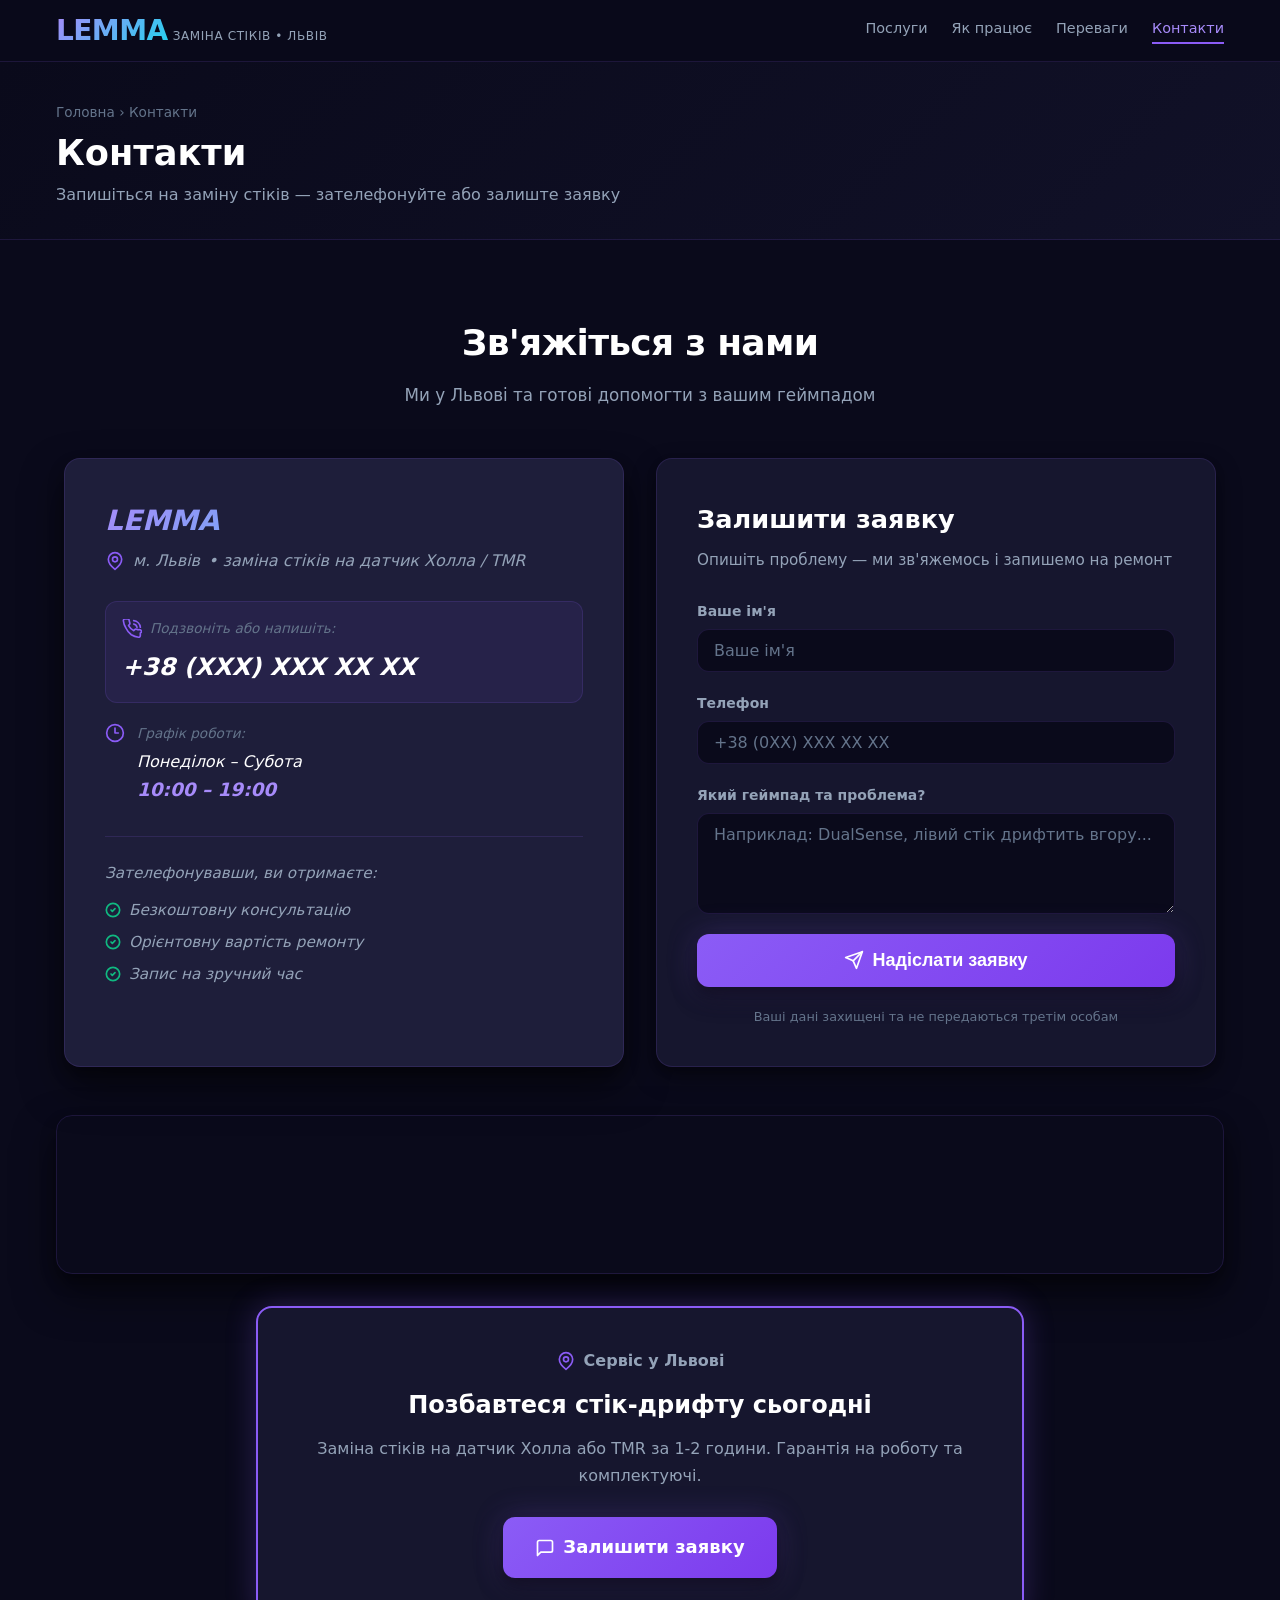
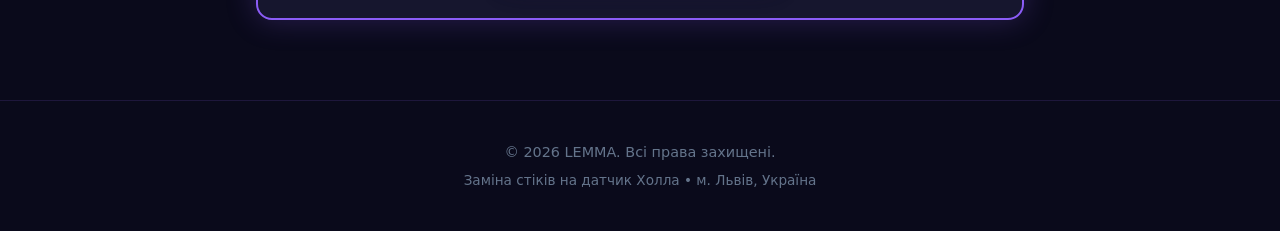
==== commit 2a8e711a: "fix: equal-height problem cards, stick SVGs, remove phone buttons - Problem/Solution cards now equal" ====
--- a/contacts.html
+++ b/contacts.html
@@ -75,20 +75,12 @@
         </a>
       </div>
       <div class="header__right">
-        <a href="tel:+380XXXXXXXXX" class="header__phone-number" aria-label="Телефон">
-          <svg class="icon icon--sm" viewBox="0 0 24 24" fill="none" stroke="currentColor" stroke-width="2" stroke-linecap="round" stroke-linejoin="round" aria-hidden="true"><path d="M22 16.92v3a2 2 0 0 1-2.18 2 19.79 19.79 0 0 1-8.63-3.07A19.5 19.5 0 0 1 4.69 10.8a19.79 19.79 0 0 1-3.07-8.72A2 2 0 0 1 3.62 0h3a2 2 0 0 1 2 1.72c.127.96.361 1.903.7 2.81a2 2 0 0 1-.45 2.11L7.91 7.91a16 16 0 0 0 6.06 6.06l1.27-1.27a2 2 0 0 1 2.11-.45c.907.339 1.85.573 2.81.7A2 2 0 0 1 22 16.92z"/></svg>
-          +38 (XXX) XXX XX XX
-        </a>
         <nav class="nav" id="nav" aria-label="Головна навігація">
           <a href="index.html#services">Послуги</a>
           <a href="index.html#how-it-works">Як працює</a>
           <a href="index.html#advantages">Переваги</a>
           <a href="contacts.html" class="is-active">Контакти</a>
         </nav>
-        <a href="tel:+380XXXXXXXXX" class="btn btn--call">
-          <svg class="icon" viewBox="0 0 24 24" fill="none" stroke="currentColor" stroke-width="2" stroke-linecap="round" stroke-linejoin="round"><path d="M22 16.92v3a2 2 0 0 1-2.18 2 19.79 19.79 0 0 1-8.63-3.07A19.5 19.5 0 0 1 4.69 10.8a19.79 19.79 0 0 1-3.07-8.72A2 2 0 0 1 3.62 0h3a2 2 0 0 1 2 1.72c.127.96.361 1.903.7 2.81a2 2 0 0 1-.45 2.11L7.91 7.91a16 16 0 0 0 6.06 6.06l1.27-1.27a2 2 0 0 1 2.11-.45c.907.339 1.85.573 2.81.7A2 2 0 0 1 22 16.92z"/><path d="M14.05 2a9 9 0 0 1 8 7.94"/><path d="M14.05 6A5 5 0 0 1 18 10"/></svg>
-          <span class="btn--call__label">Зателефонувати</span>
-        </a>
         <button class="burger" id="burger" aria-label="Меню" aria-expanded="false">
           <span></span><span></span><span></span>
         </button>
@@ -101,10 +93,6 @@
     <a href="index.html#how-it-works" class="mobile-nav__link">Як працює</a>
     <a href="index.html#advantages"   class="mobile-nav__link">Переваги</a>
     <a href="contacts.html" class="mobile-nav__link is-active">Контакти</a>
-    <a href="tel:+380XXXXXXXXX" class="mobile-nav__link mobile-nav__link--phone">
-      <svg class="icon icon--sm" viewBox="0 0 24 24" fill="none" stroke="currentColor" stroke-width="2" stroke-linecap="round" stroke-linejoin="round" aria-hidden="true"><path d="M22 16.92v3a2 2 0 0 1-2.18 2 19.79 19.79 0 0 1-8.63-3.07A19.5 19.5 0 0 1 4.69 10.8a19.79 19.79 0 0 1-3.07-8.72A2 2 0 0 1 3.62 0h3a2 2 0 0 1 2 1.72c.127.96.361 1.903.7 2.81a2 2 0 0 1-.45 2.11L7.91 7.91a16 16 0 0 0 6.06 6.06l1.27-1.27a2 2 0 0 1 2.11-.45c.907.339 1.85.573 2.81.7A2 2 0 0 1 22 16.92z"/></svg>
-      +38 (XXX) XXX XX XX
-    </a>
   </nav>
 
   <main id="main-content">
@@ -227,13 +215,11 @@
         </div>
         <h4 class="contacts__bottom-title">Позбавтеся стік-дрифту сьогодні</h4>
         <p class="contacts__bottom-sub">Заміна стіків на датчик Холла або TMR за 1-2 години. Гарантія на роботу та комплектуючі.</p>
-        <a href="tel:+380XXXXXXXXX" class="btn btn--primary btn--lg">
+        <a href="#contact-form" class="btn btn--primary btn--lg">
           <svg class="icon" viewBox="0 0 24 24" fill="none" stroke="currentColor" stroke-width="2" stroke-linecap="round" stroke-linejoin="round">
-            <path d="M22 16.92v3a2 2 0 0 1-2.18 2 19.79 19.79 0 0 1-8.63-3.07A19.5 19.5 0 0 1 4.69 10.8a19.79 19.79 0 0 1-3.07-8.72A2 2 0 0 1 3.62 0h3a2 2 0 0 1 2 1.72c.127.96.361 1.903.7 2.81a2 2 0 0 1-.45 2.11L7.91 7.91a16 16 0 0 0 6.06 6.06l1.27-1.27a2 2 0 0 1 2.11-.45c.907.339 1.85.573 2.81.7A2 2 0 0 1 22 16.92z"/>
-            <path d="M14.05 2a9 9 0 0 1 8 7.94"/>
-            <path d="M14.05 6A5 5 0 0 1 18 10"/>
+            <path d="M21 15a2 2 0 0 1-2 2H7l-4 4V5a2 2 0 0 1 2-2h14a2 2 0 0 1 2 2z"/>
           </svg>
-          Зателефонувати зараз
+          Залишити заявку
         </a>
       </div>
     </div>
@@ -243,18 +229,11 @@
 
   <footer class="footer" role="contentinfo">
     <div class="container footer__inner">
-      <a href="tel:+380XXXXXXXXX" class="footer__phone">+38 (XXX) XXX XX XX</a>
       <p class="footer__copy">&copy; <span id="year"></span> LEMMA. Всі права захищені.</p>
       <p class="footer__sub">Заміна стіків на датчик Холла &bull; м. Львів, Україна</p>
     </div>
   </footer>
 
-  <a href="tel:+380XXXXXXXXX" class="sticky-call" aria-label="Подзвонити">
-    <svg class="icon" viewBox="0 0 24 24" fill="none" stroke="currentColor" stroke-width="2" stroke-linecap="round" stroke-linejoin="round">
-      <path d="M22 16.92v3a2 2 0 0 1-2.18 2 19.79 19.79 0 0 1-8.63-3.07A19.5 19.5 0 0 1 4.69 10.8a19.79 19.79 0 0 1-3.07-8.72A2 2 0 0 1 3.62 0h3a2 2 0 0 1 2 1.72c.127.96.361 1.903.7 2.81a2 2 0 0 1-.45 2.11L7.91 7.91a16 16 0 0 0 6.06 6.06l1.27-1.27a2 2 0 0 1 2.11-.45c.907.339 1.85.573 2.81.7A2 2 0 0 1 22 16.92z"/>
-    </svg>
-    Подзвонити
-  </a>
 
   <script src="main.js"></script>
 
--- a/style.css
+++ b/style.css
@@ -490,6 +490,7 @@
 /* ─── Problem Section ─── */
 .problem__grid {
   display: grid;
+  grid-template-columns: 1fr;
   gap: 2rem;
   max-width: 56rem;
   margin: 0 auto;
@@ -500,16 +501,18 @@
   border-radius: var(--radius-lg);
   position: relative;
   overflow: hidden;
+  display: flex;
+  flex-direction: column;
 }
 
 .problem-card--bad {
-  background: rgba(239, 68, 68, 0.06);
-  border: 1px solid rgba(239, 68, 68, 0.15);
+  background: rgba(239, 68, 68, 0.08);
+  border: 1px solid rgba(239, 68, 68, 0.2);
 }
 
 .problem-card--good {
-  background: rgba(16, 185, 129, 0.06);
-  border: 1px solid rgba(16, 185, 129, 0.15);
+  background: rgba(139, 92, 246, 0.08);
+  border: 1px solid rgba(139, 92, 246, 0.2);
 }
 
 .problem-card__label {
@@ -524,7 +527,7 @@
 }
 
 .problem-card--bad .problem-card__label { color: var(--color-red); }
-.problem-card--good .problem-card__label { color: var(--color-green); }
+.problem-card--good .problem-card__label { color: var(--color-primary-light); }
 
 .problem-card__title {
   font-size: 1.35rem;
@@ -537,23 +540,24 @@
   color: var(--color-text-muted);
   line-height: 1.7;
   margin-bottom: 1rem;
+  flex: 1;
 }
 
 .problem-card__visual {
-  height: 100px;
+  height: 180px;
   display: flex;
   align-items: center;
   justify-content: center;
   border-radius: var(--radius);
-  margin-top: 0.5rem;
+  margin-top: auto;
 }
 
 .problem-card--bad .problem-card__visual {
-  background: rgba(239, 68, 68, 0.05);
+  background: rgba(239, 68, 68, 0.06);
 }
 
 .problem-card--good .problem-card__visual {
-  background: rgba(16, 185, 129, 0.05);
+  background: rgba(139, 92, 246, 0.06);
 }
 
 /* ─── Services ─── */
@@ -1292,7 +1296,7 @@
 /* ─── Responsive ─── */
 @media (min-width: 640px) {
   .btn--call__label { display: inline; }
-  .problem__grid { grid-template-columns: 1fr 1fr; }
+  .problem__grid { grid-template-columns: 1fr 1fr; align-items: stretch; }
   .sensor__grid { grid-template-columns: 1fr 1fr; }
   .steps__grid { grid-template-columns: 1fr 1fr; }
 }
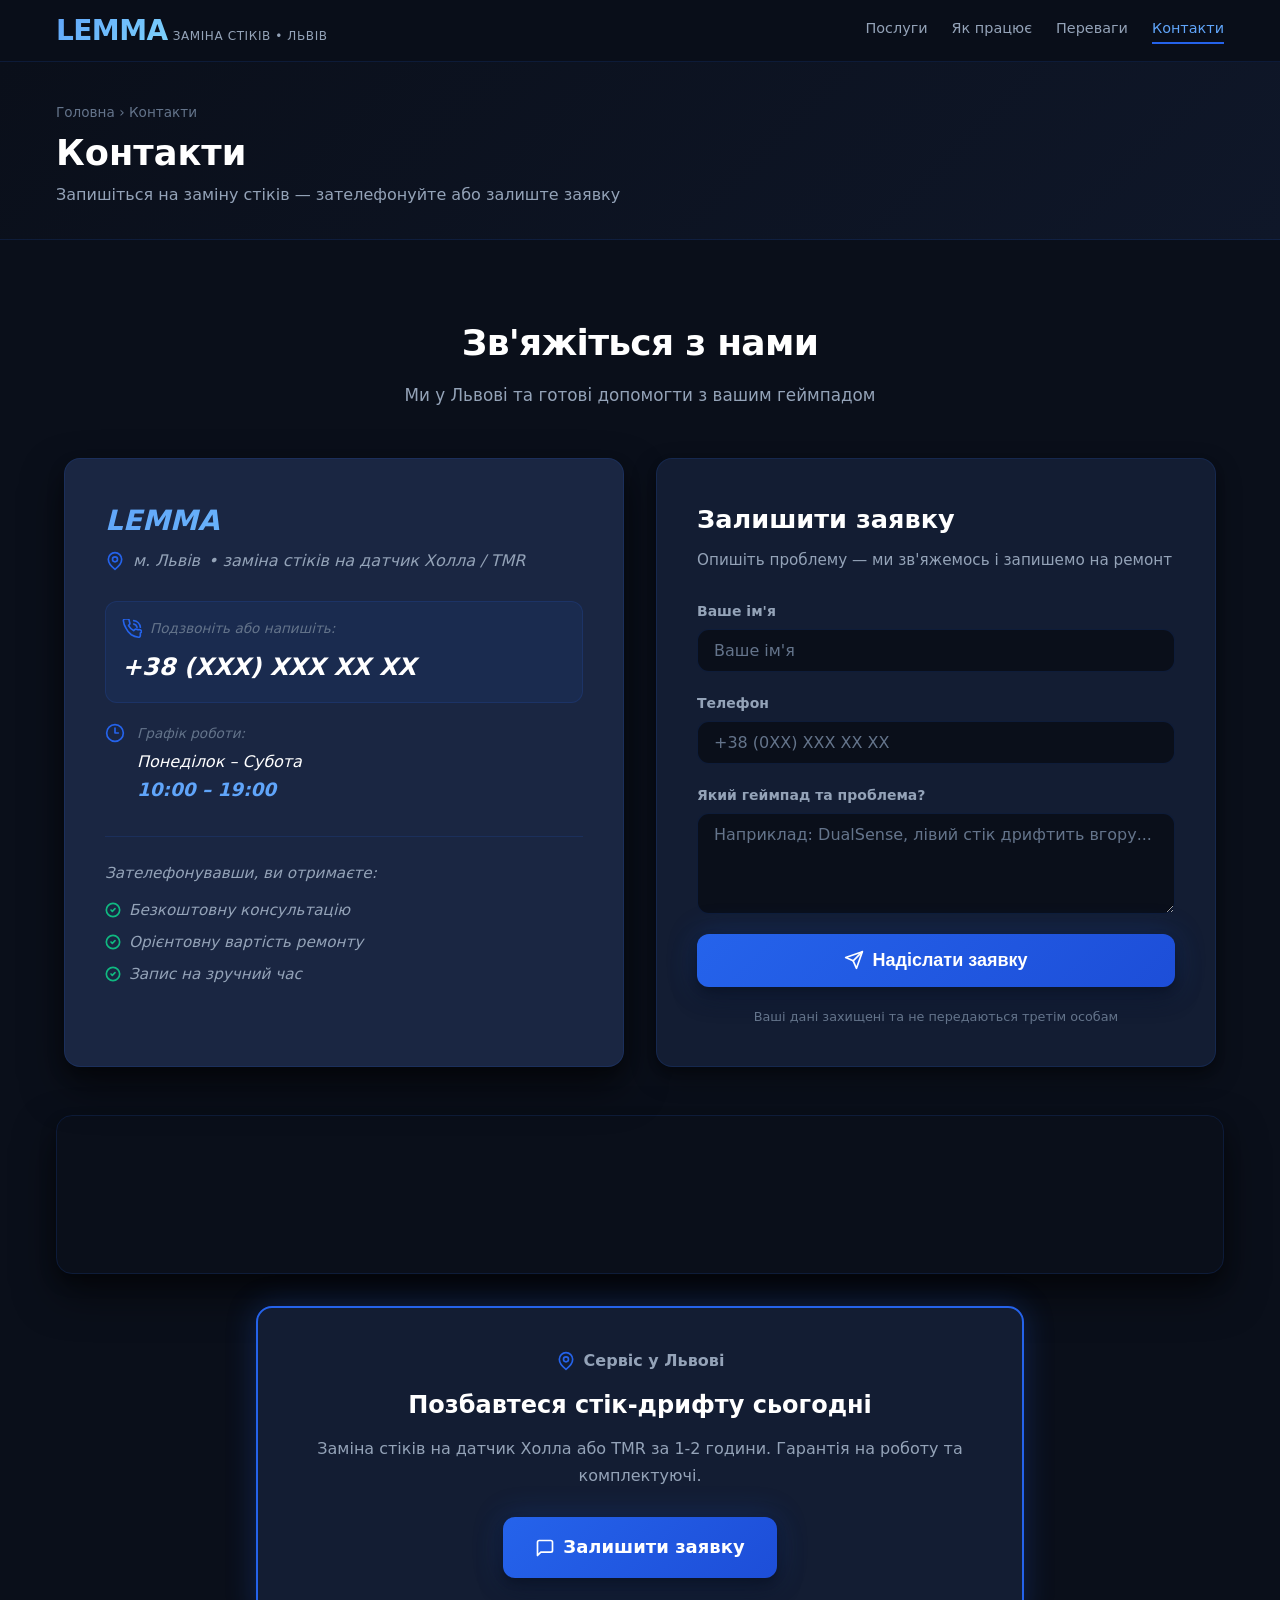
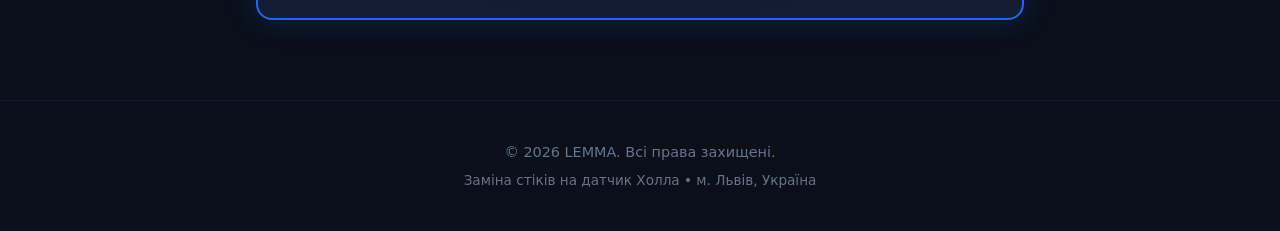
==== commit 97c46831: "style: blue color scheme to match logo, add Unsplash controller photos - Changed entire palette from" ====
--- a/contacts.html
+++ b/contacts.html
@@ -7,8 +7,8 @@
   <meta name="description" content="Зв'яжіться з LEMMA у Львові — запишіться на заміну стіків геймпада на датчик Холла або TMR. Зателефонуйте або залиште заявку." />
   <meta name="robots" content="index, follow" />
   <link rel="canonical" href="https://lemma-lviv.com/contacts.html" />
-  <link rel="icon" href="data:image/svg+xml,<svg xmlns='http://www.w3.org/2000/svg' viewBox='0 0 32 32'><rect width='32' height='32' rx='6' fill='%238b5cf6'/><text x='16' y='23' font-family='Arial,sans-serif' font-size='20' font-weight='700' text-anchor='middle' fill='white'>L</text></svg>" type="image/svg+xml" />
-  <link rel="apple-touch-icon" href="data:image/svg+xml,<svg xmlns='http://www.w3.org/2000/svg' viewBox='0 0 32 32'><rect width='32' height='32' rx='6' fill='%238b5cf6'/><text x='16' y='23' font-family='Arial,sans-serif' font-size='20' font-weight='700' text-anchor='middle' fill='white'>L</text></svg>" />
+  <link rel="icon" href="data:image/svg+xml,<svg xmlns='http://www.w3.org/2000/svg' viewBox='0 0 32 32'><rect width='32' height='32' rx='6' fill='%232563eb'/><text x='16' y='23' font-family='Arial,sans-serif' font-size='20' font-weight='700' text-anchor='middle' fill='white'>L</text></svg>" type="image/svg+xml" />
+  <link rel="apple-touch-icon" href="data:image/svg+xml,<svg xmlns='http://www.w3.org/2000/svg' viewBox='0 0 32 32'><rect width='32' height='32' rx='6' fill='%232563eb'/><text x='16' y='23' font-family='Arial,sans-serif' font-size='20' font-weight='700' text-anchor='middle' fill='white'>L</text></svg>" />
   <meta property="og:type" content="website" />
   <meta property="og:url" content="https://lemma-lviv.com/contacts.html" />
   <meta property="og:title" content="Контакти | LEMMA &mdash; Львів" />
--- a/style.css
+++ b/style.css
@@ -5,25 +5,25 @@
 }
 
 :root {
-  --color-primary:       #8b5cf6;
-  --color-primary-dark:  #7c3aed;
-  --color-primary-light: #a78bfa;
-  --color-accent:        #06b6d4;
-  --color-accent-light:  #22d3ee;
+  --color-primary:       #2563eb;
+  --color-primary-dark:  #1d4ed8;
+  --color-primary-light: #60a5fa;
+  --color-accent:        #38bdf8;
+  --color-accent-light:  #7dd3fc;
   --color-green:         #10b981;
   --color-red:           #ef4444;
 
-  --color-bg:         #0a0a1b;
-  --color-bg-alt:     #111128;
-  --color-bg-card:    #16162e;
-  --color-bg-card-hover: #1c1c3a;
-  --color-surface:    #1e1e3a;
+  --color-bg:         #0a0f1a;
+  --color-bg-alt:     #0f1729;
+  --color-bg-card:    #131d33;
+  --color-bg-card-hover: #1a2744;
+  --color-surface:    #1a2642;
 
   --color-text:       #e2e8f0;
   --color-text-muted: #94a3b8;
   --color-text-dim:   #64748b;
-  --color-border:     rgba(139, 92, 246, 0.15);
-  --color-border-accent: rgba(6, 182, 212, 0.2);
+  --color-border:     rgba(37, 99, 235, 0.15);
+  --color-border-accent: rgba(56, 189, 248, 0.2);
   --color-white:      #ffffff;
 
   --font: 'Inter', system-ui, -apple-system, 'Segoe UI', sans-serif;
@@ -33,8 +33,8 @@
   --shadow-md: 0 4px 6px rgba(0,0,0,.3), 0 2px 4px rgba(0,0,0,.2);
   --shadow-lg: 0 10px 25px rgba(0,0,0,.4), 0 4px 10px rgba(0,0,0,.2);
   --shadow-xl: 0 20px 40px rgba(0,0,0,.5), 0 8px 16px rgba(0,0,0,.3);
-  --glow-primary: 0 0 30px rgba(139, 92, 246, 0.25);
-  --glow-accent:  0 0 30px rgba(6, 182, 212, 0.25);
+  --glow-primary: 0 0 30px rgba(37, 99, 235, 0.25);
+  --glow-accent:  0 0 30px rgba(56, 189, 248, 0.25);
 }
 
 html {
@@ -113,27 +113,27 @@
 .btn--primary:hover {
   background: linear-gradient(135deg, var(--color-primary-light), var(--color-primary));
   transform: translateY(-1px);
-  box-shadow: var(--shadow-xl), 0 0 40px rgba(139, 92, 246, 0.4);
+  box-shadow: var(--shadow-xl), 0 0 40px rgba(37, 99, 235, 0.4);
 }
 
 .btn--accent {
-  background: linear-gradient(135deg, var(--color-accent), #0891b2);
+  background: linear-gradient(135deg, var(--color-accent), #0284c7);
   color: var(--color-white);
   box-shadow: var(--shadow-lg), var(--glow-accent);
 }
 .btn--accent:hover {
   transform: translateY(-1px);
-  box-shadow: var(--shadow-xl), 0 0 40px rgba(6, 182, 212, 0.4);
+  box-shadow: var(--shadow-xl), 0 0 40px rgba(56, 189, 248, 0.4);
 }
 
 .btn--ghost {
-  background: rgba(139, 92, 246, 0.1);
+  background: rgba(37, 99, 235, 0.1);
   color: var(--color-primary-light);
-  border: 1px solid rgba(139, 92, 246, 0.3);
+  border: 1px solid rgba(37, 99, 235, 0.3);
 }
 .btn--ghost:hover {
-  background: rgba(139, 92, 246, 0.2);
-  border-color: rgba(139, 92, 246, 0.5);
+  background: rgba(37, 99, 235, 0.2);
+  border-color: rgba(37, 99, 235, 0.5);
 }
 
 .btn--outline {
@@ -141,7 +141,7 @@
   color: var(--color-primary-light);
   border: 2px solid var(--color-primary);
 }
-.btn--outline:hover { background: rgba(139, 92, 246, 0.1); }
+.btn--outline:hover { background: rgba(37, 99, 235, 0.1); }
 
 .btn--white {
   background: var(--color-white);
@@ -171,7 +171,7 @@
   position: sticky;
   top: 0;
   z-index: 100;
-  background: rgba(10, 10, 27, 0.92);
+  background: rgba(10, 15, 26, 0.92);
   backdrop-filter: blur(16px);
   -webkit-backdrop-filter: blur(16px);
   border-bottom: 1px solid var(--color-border);
@@ -275,7 +275,7 @@
 .mobile-nav {
   display: none;
   flex-direction: column;
-  background: rgba(17, 17, 40, 0.98);
+  background: rgba(15, 23, 41, 0.98);
   backdrop-filter: blur(16px);
   padding: 0.5rem 0;
   position: sticky;
@@ -294,11 +294,11 @@
   transition: all 0.15s;
 }
 .mobile-nav__link:hover {
-  background: rgba(139, 92, 246, 0.08);
+  background: rgba(37, 99, 235, 0.08);
   color: var(--color-white);
 }
 .mobile-nav__link.is-active {
-  background: rgba(139, 92, 246, 0.12);
+  background: rgba(37, 99, 235, 0.12);
   color: var(--color-primary-light);
 }
 
@@ -306,12 +306,12 @@
   display: flex;
   align-items: center;
   gap: 0.5rem;
-  background: rgba(139, 92, 246, 0.1);
+  background: rgba(37, 99, 235, 0.1);
   color: var(--color-primary-light);
   font-weight: 600;
   border-bottom: none;
 }
-.mobile-nav__link--phone:hover { background: rgba(139, 92, 246, 0.2); }
+.mobile-nav__link--phone:hover { background: rgba(37, 99, 235, 0.2); }
 
 /* ─── Hero ─── */
 .hero {
@@ -327,8 +327,8 @@
 .hero__bg {
   position: absolute;
   inset: 0;
-  background: radial-gradient(ellipse at 30% 20%, rgba(139, 92, 246, 0.15) 0%, transparent 50%),
-              radial-gradient(ellipse at 70% 80%, rgba(6, 182, 212, 0.1) 0%, transparent 50%),
+  background: radial-gradient(ellipse at 30% 20%, rgba(37, 99, 235, 0.15) 0%, transparent 50%),
+              radial-gradient(ellipse at 70% 80%, rgba(56, 189, 248, 0.1) 0%, transparent 50%),
               var(--color-bg);
 }
 
@@ -339,7 +339,7 @@
   right: -5%;
   width: 500px;
   height: 500px;
-  background: radial-gradient(circle, rgba(139, 92, 246, 0.08), transparent 70%);
+  background: radial-gradient(circle, rgba(37, 99, 235, 0.08), transparent 70%);
   border-radius: 50%;
   filter: blur(40px);
 }
@@ -359,8 +359,8 @@
   gap: 0.5rem;
   margin-bottom: 1.5rem;
   padding: 0.5rem 1.25rem;
-  background: rgba(139, 92, 246, 0.12);
-  border: 1px solid rgba(139, 92, 246, 0.25);
+  background: rgba(37, 99, 235, 0.12);
+  border: 1px solid rgba(37, 99, 235, 0.25);
   border-radius: 2rem;
   font-size: 0.9rem;
   color: var(--color-primary-light);
@@ -431,8 +431,8 @@
 .hero__controller-icon {
   width: 120px;
   height: 90px;
-  background: rgba(139, 92, 246, 0.06);
-  border: 1px solid rgba(139, 92, 246, 0.15);
+  background: rgba(37, 99, 235, 0.06);
+  border: 1px solid rgba(37, 99, 235, 0.15);
   border-radius: var(--radius-lg);
   display: flex;
   align-items: center;
@@ -442,8 +442,8 @@
 }
 
 .hero__controller-icon:nth-child(2) {
-  background: rgba(6, 182, 212, 0.06);
-  border-color: rgba(6, 182, 212, 0.15);
+  background: rgba(56, 189, 248, 0.06);
+  border-color: rgba(56, 189, 248, 0.15);
   color: var(--color-accent-light);
 }
 
@@ -511,8 +511,8 @@
 }
 
 .problem-card--good {
-  background: rgba(139, 92, 246, 0.08);
-  border: 1px solid rgba(139, 92, 246, 0.2);
+  background: rgba(37, 99, 235, 0.08);
+  border: 1px solid rgba(37, 99, 235, 0.2);
 }
 
 .problem-card__label {
@@ -557,7 +557,7 @@
 }
 
 .problem-card--good .problem-card__visual {
-  background: rgba(139, 92, 246, 0.06);
+  background: rgba(37, 99, 235, 0.06);
 }
 
 /* ─── Services ─── */
@@ -575,7 +575,7 @@
   transition: all 0.3s ease;
 }
 .service-card:hover {
-  border-color: rgba(139, 92, 246, 0.3);
+  border-color: rgba(37, 99, 235, 0.3);
   box-shadow: var(--shadow-lg), var(--glow-primary);
   transform: translateY(-2px);
 }
@@ -590,13 +590,13 @@
 }
 
 .service-card__visual--ps {
-  background: linear-gradient(135deg, #1e1b4b, #312e81);
+  background: linear-gradient(135deg, #0c1a3d, #1e3a5f);
 }
 .service-card__visual--xbox {
-  background: linear-gradient(135deg, #052e16, #14532d);
+  background: linear-gradient(135deg, #0a1628, #132d4a);
 }
 .service-card__visual--xbox-one {
-  background: linear-gradient(135deg, #1c1917, #292524);
+  background: linear-gradient(135deg, #0f172a, #1e293b);
 }
 .service-card__visual--diag {
   background: linear-gradient(135deg, #172554, #1e3a5f);
@@ -613,6 +613,14 @@
   right: -40px;
 }
 
+.service-card__visual img {
+  width: 100%;
+  height: 100%;
+  object-fit: cover;
+  position: relative;
+  z-index: 1;
+}
+
 .service-card__visual svg {
   width: 80px;
   height: 80px;
@@ -651,16 +659,16 @@
   align-items: center;
   gap: 0.35rem;
   padding: 0.25rem 0.75rem;
-  background: rgba(139, 92, 246, 0.08);
-  border: 1px solid rgba(139, 92, 246, 0.15);
+  background: rgba(37, 99, 235, 0.08);
+  border: 1px solid rgba(37, 99, 235, 0.15);
   border-radius: 1rem;
   font-size: 0.8rem;
   color: var(--color-primary-light);
 }
 
 .service-card__tag--accent {
-  background: rgba(6, 182, 212, 0.08);
-  border-color: rgba(6, 182, 212, 0.15);
+  background: rgba(56, 189, 248, 0.08);
+  border-color: rgba(56, 189, 248, 0.15);
   color: var(--color-accent-light);
 }
 
@@ -701,8 +709,8 @@
   justify-content: center;
   font-size: 1.25rem;
   font-weight: 800;
-  background: rgba(139, 92, 246, 0.1);
-  border: 2px solid rgba(139, 92, 246, 0.3);
+  background: rgba(37, 99, 235, 0.1);
+  border: 2px solid rgba(37, 99, 235, 0.3);
   color: var(--color-primary-light);
 }
 
@@ -737,7 +745,7 @@
   transition: all 0.3s ease;
 }
 .adv-card:hover {
-  border-color: rgba(139, 92, 246, 0.25);
+  border-color: rgba(37, 99, 235, 0.25);
   box-shadow: var(--shadow-md);
 }
 
@@ -749,12 +757,12 @@
   align-items: center;
   justify-content: center;
   margin-bottom: 1rem;
-  background: rgba(139, 92, 246, 0.1);
+  background: rgba(37, 99, 235, 0.1);
   color: var(--color-primary-light);
 }
 
 .adv-card__icon--accent {
-  background: rgba(6, 182, 212, 0.1);
+  background: rgba(56, 189, 248, 0.1);
   color: var(--color-accent-light);
 }
 
@@ -779,8 +787,8 @@
 /* ─── CTA Mid ─── */
 .section--cta-mid {
   background: linear-gradient(135deg,
-    rgba(139, 92, 246, 0.12),
-    rgba(6, 182, 212, 0.08));
+    rgba(37, 99, 235, 0.12),
+    rgba(56, 189, 248, 0.08));
   border-top: 1px solid var(--color-border);
   border-bottom: 1px solid var(--color-border);
   padding: 3.5rem 0;
@@ -832,12 +840,12 @@
 }
 
 .sensor-card--hall .sensor-card__icon {
-  background: rgba(139, 92, 246, 0.12);
+  background: rgba(37, 99, 235, 0.12);
   color: var(--color-primary-light);
 }
 
 .sensor-card--tmr .sensor-card__icon {
-  background: rgba(6, 182, 212, 0.12);
+  background: rgba(56, 189, 248, 0.12);
   color: var(--color-accent-light);
 }
 
@@ -900,7 +908,7 @@
 }
 
 .highlight-box {
-  background: rgba(139, 92, 246, 0.08);
+  background: rgba(37, 99, 235, 0.08);
   border-left: 4px solid var(--color-primary);
   padding: 1rem 1.25rem;
   border-radius: 0 var(--radius) var(--radius) 0;
@@ -996,8 +1004,8 @@
 }
 
 .contacts__item--phone {
-  background: rgba(139, 92, 246, 0.08);
-  border: 1px solid rgba(139, 92, 246, 0.15);
+  background: rgba(37, 99, 235, 0.08);
+  border: 1px solid rgba(37, 99, 235, 0.15);
   border-radius: var(--radius);
   padding: 1rem;
   flex-direction: column;
@@ -1005,8 +1013,8 @@
   transition: all 0.2s;
 }
 .contacts__item--phone:hover {
-  background: rgba(139, 92, 246, 0.12);
-  border-color: rgba(139, 92, 246, 0.25);
+  background: rgba(37, 99, 235, 0.12);
+  border-color: rgba(37, 99, 235, 0.25);
 }
 
 .contacts__item-label {
@@ -1148,7 +1156,7 @@
 
 .form-input:focus {
   border-color: var(--color-primary);
-  box-shadow: 0 0 0 3px rgba(139, 92, 246, 0.15);
+  box-shadow: 0 0 0 3px rgba(37, 99, 235, 0.15);
 }
 
 .form-input.is-invalid {
@@ -1287,7 +1295,7 @@
   font-size: 1.05rem;
   font-weight: 700;
   text-decoration: none;
-  box-shadow: 0 -2px 20px rgba(139, 92, 246, 0.3);
+  box-shadow: 0 -2px 20px rgba(37, 99, 235, 0.3);
   transition: background 0.2s;
 }
 .sticky-call:hover { background: var(--color-primary-dark); }
@@ -1329,7 +1337,7 @@
   transition: all 0.3s ease;
 }
 .product-card:hover {
-  border-color: rgba(139, 92, 246, 0.3);
+  border-color: rgba(37, 99, 235, 0.3);
   box-shadow: var(--shadow-lg), var(--glow-primary);
   transform: translateY(-2px);
 }
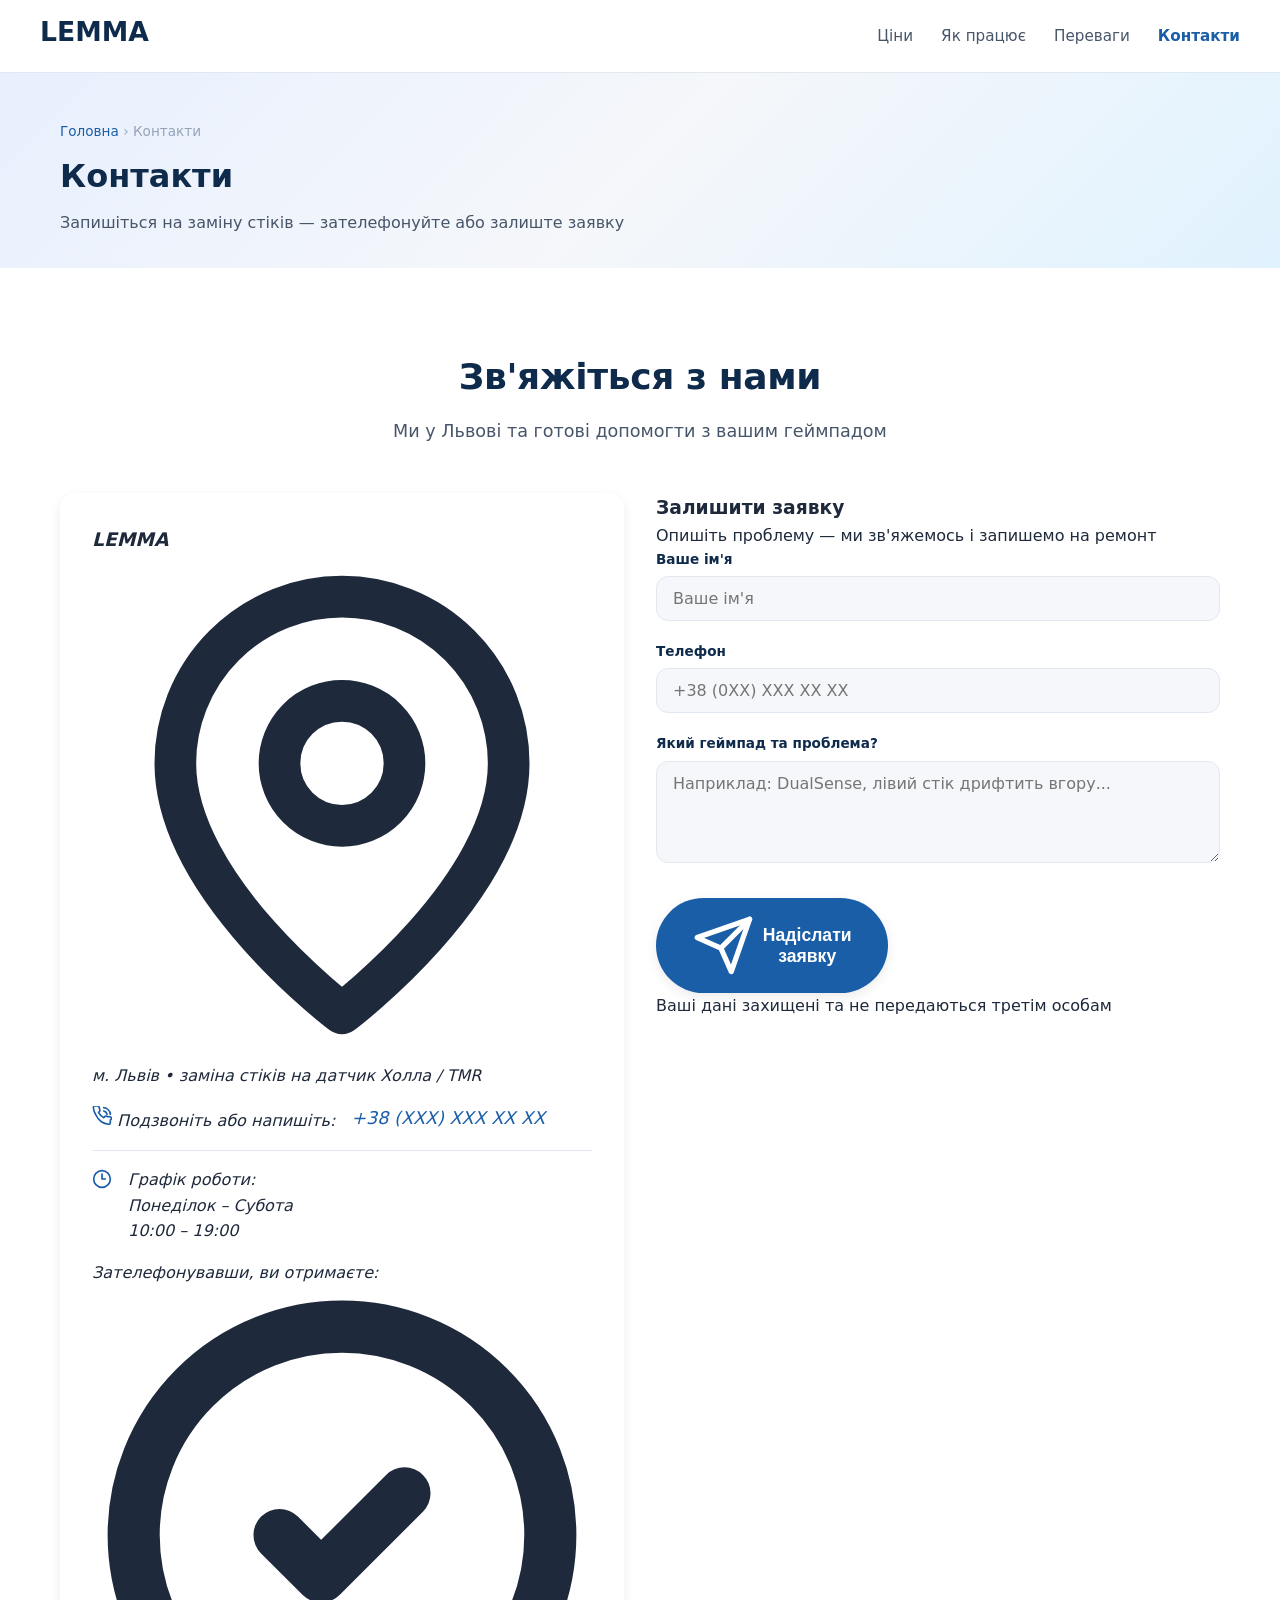
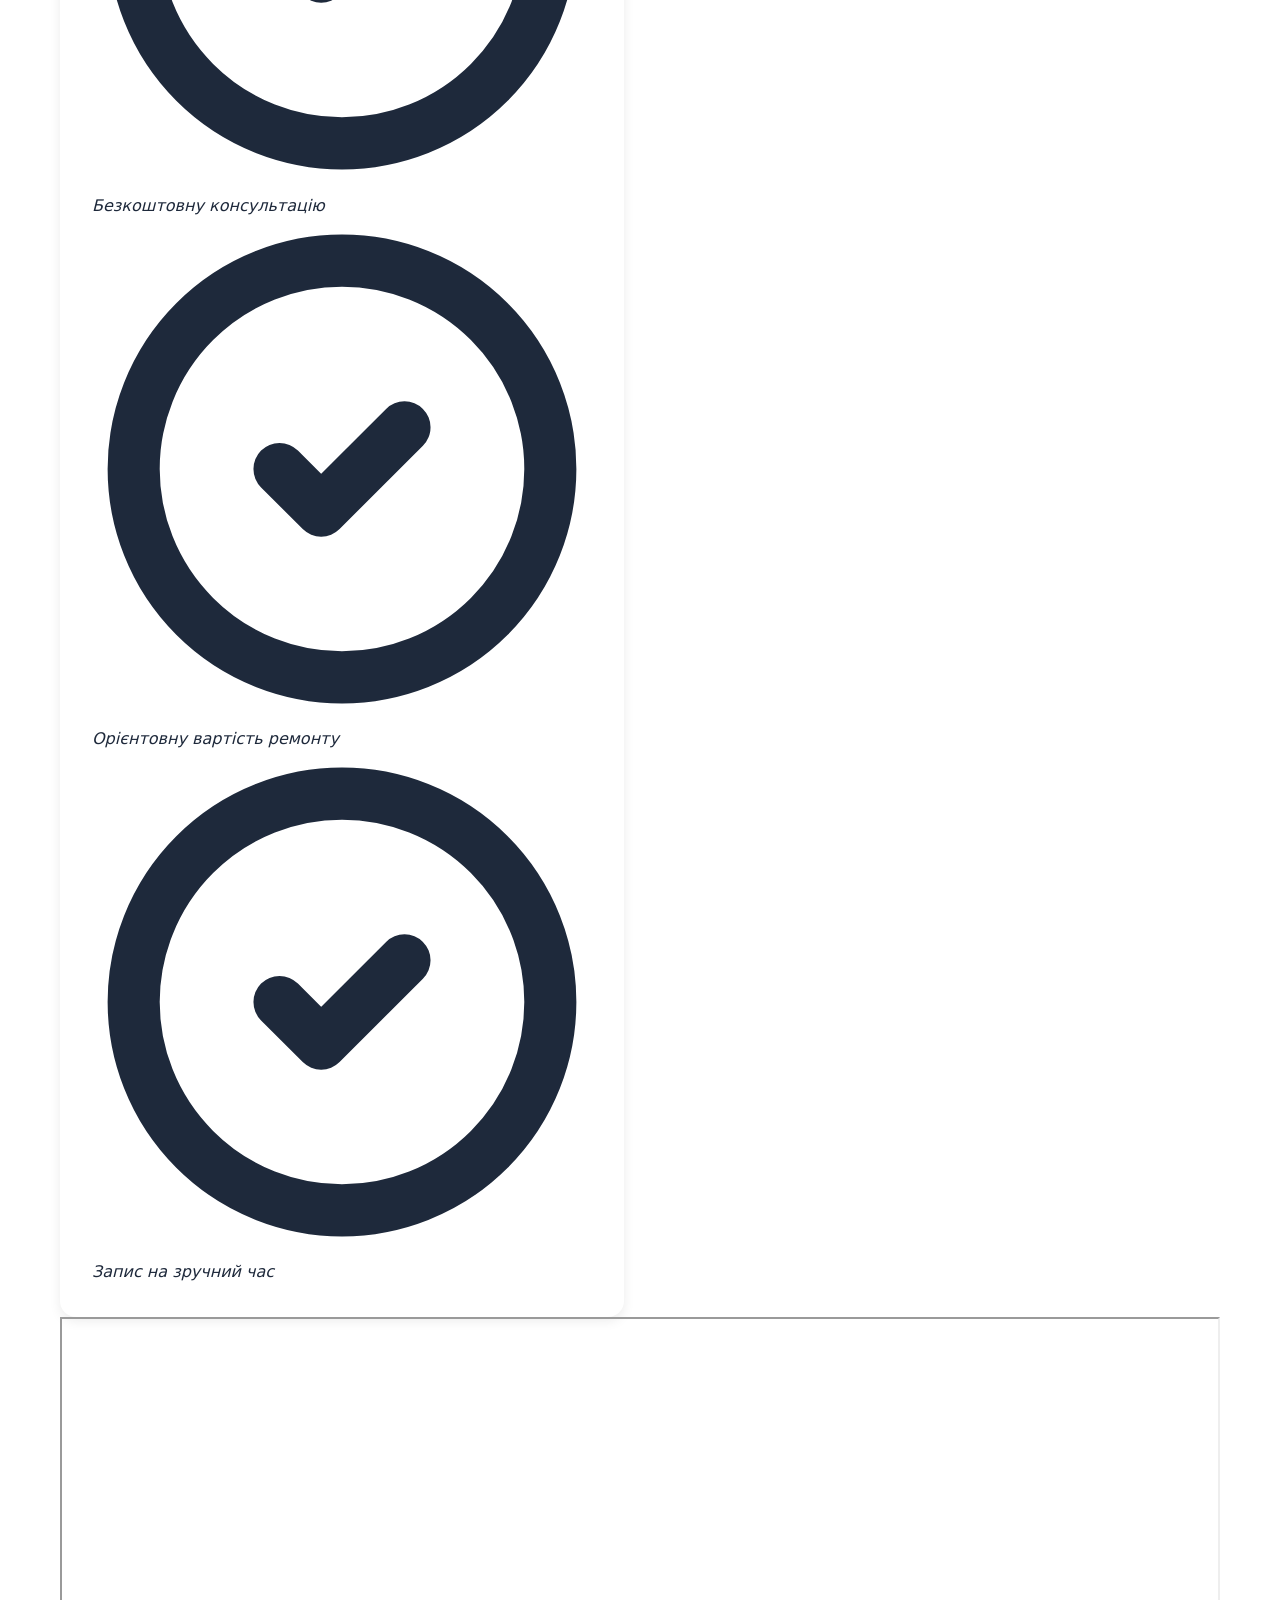
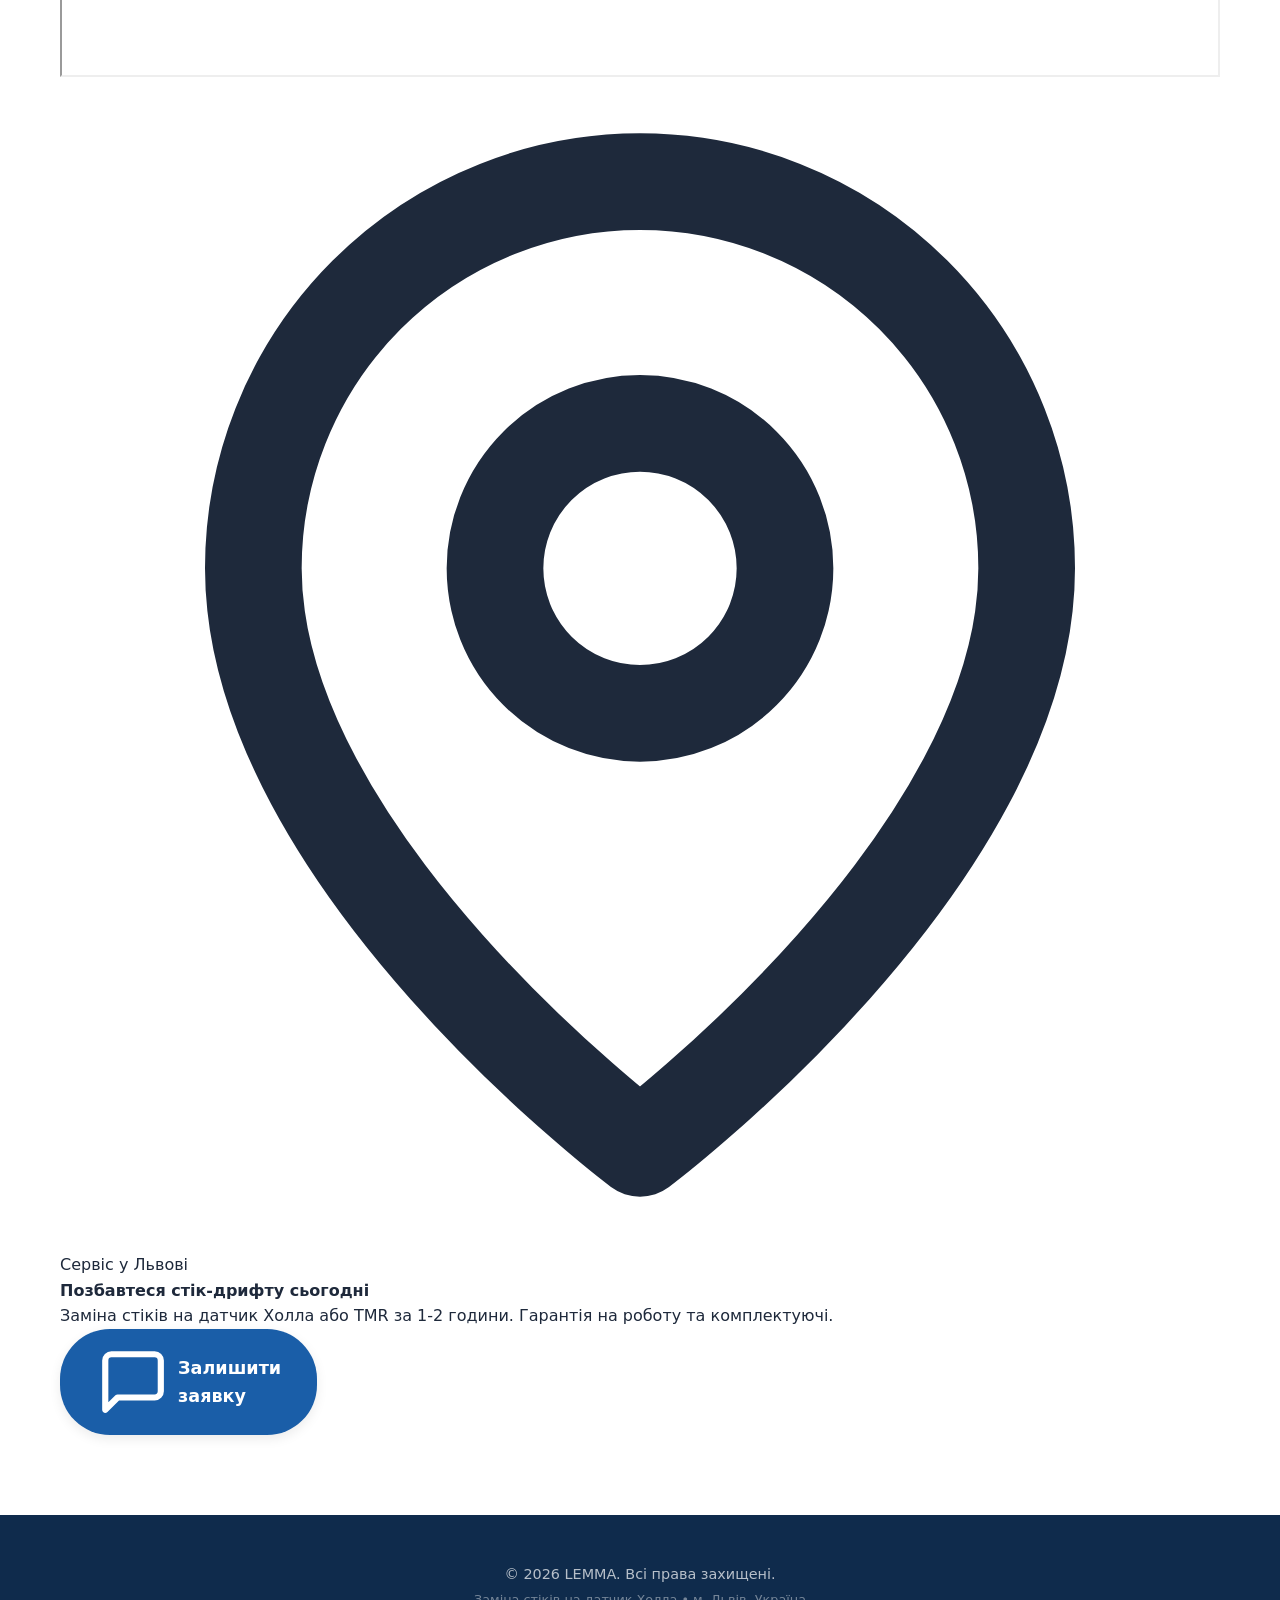
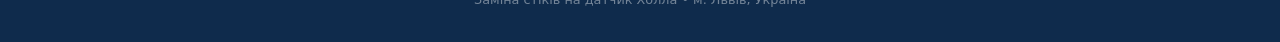
==== commit b9b394ce: "feat: light theme redesign with prices, SVG logo, and wow layout Complete rewrite from dark gaming t" ====
--- a/contacts.html
+++ b/contacts.html
@@ -7,8 +7,7 @@
   <meta name="description" content="Зв'яжіться з LEMMA у Львові — запишіться на заміну стіків геймпада на датчик Холла або TMR. Зателефонуйте або залиште заявку." />
   <meta name="robots" content="index, follow" />
   <link rel="canonical" href="https://lemma-lviv.com/contacts.html" />
-  <link rel="icon" href="data:image/svg+xml,<svg xmlns='http://www.w3.org/2000/svg' viewBox='0 0 32 32'><rect width='32' height='32' rx='6' fill='%232563eb'/><text x='16' y='23' font-family='Arial,sans-serif' font-size='20' font-weight='700' text-anchor='middle' fill='white'>L</text></svg>" type="image/svg+xml" />
-  <link rel="apple-touch-icon" href="data:image/svg+xml,<svg xmlns='http://www.w3.org/2000/svg' viewBox='0 0 32 32'><rect width='32' height='32' rx='6' fill='%232563eb'/><text x='16' y='23' font-family='Arial,sans-serif' font-size='20' font-weight='700' text-anchor='middle' fill='white'>L</text></svg>" />
+  <link rel="icon" href="data:image/svg+xml,<svg xmlns='http://www.w3.org/2000/svg' viewBox='0 0 32 32'><rect width='32' height='32' rx='6' fill='%231a5ea8'/><text x='16' y='23' font-family='Arial,sans-serif' font-size='20' font-weight='700' text-anchor='middle' fill='white'>L</text></svg>" type="image/svg+xml" />
   <meta property="og:type" content="website" />
   <meta property="og:url" content="https://lemma-lviv.com/contacts.html" />
   <meta property="og:title" content="Контакти | LEMMA &mdash; Львів" />
@@ -68,15 +67,12 @@
 
   <header class="header" role="banner">
     <div class="container header__inner">
-      <div class="header__brand">
-        <a href="index.html" style="text-decoration:none;color:inherit">
-          <strong class="header__title">LEMMA</strong>
-          <span class="header__sub">Заміна стіків &bull; Львів</span>
-        </a>
-      </div>
+      <a href="index.html" class="header__logo">
+        <svg viewBox="0 0 180 48" xmlns="http://www.w3.org/2000/svg" style="height:40px;width:auto"><text x="0" y="35" font-family="system-ui,-apple-system,sans-serif" font-size="32" font-weight="800" fill="#0f2b4c">LEMMA</text></svg>
+      </a>
       <div class="header__right">
         <nav class="nav" id="nav" aria-label="Головна навігація">
-          <a href="index.html#services">Послуги</a>
+          <a href="index.html#prices">Ціни</a>
           <a href="index.html#how-it-works">Як працює</a>
           <a href="index.html#advantages">Переваги</a>
           <a href="contacts.html" class="is-active">Контакти</a>
@@ -89,9 +85,9 @@
   </header>
 
   <nav class="mobile-nav" id="mobileNav" aria-hidden="true" aria-label="Мобільна навігація">
-    <a href="index.html#services"     class="mobile-nav__link">Послуги</a>
+    <a href="index.html#prices" class="mobile-nav__link">Ціни</a>
     <a href="index.html#how-it-works" class="mobile-nav__link">Як працює</a>
-    <a href="index.html#advantages"   class="mobile-nav__link">Переваги</a>
+    <a href="index.html#advantages" class="mobile-nav__link">Переваги</a>
     <a href="contacts.html" class="mobile-nav__link is-active">Контакти</a>
   </nav>
 
@@ -105,10 +101,10 @@
     </div>
   </section>
 
-  <section id="contacts" class="section section--dark" aria-labelledby="contacts-heading">
+  <section id="contacts" class="section section--white" aria-labelledby="contacts-heading">
     <div class="container">
-      <h2 class="section__title section__title--center" id="contacts-heading">Зв'яжіться з нами</h2>
-      <p class="section__sub section__sub--center">Ми у Львові та готові допомогти з вашим геймпадом</p>
+      <h2 class="section__title" id="contacts-heading">Зв'яжіться з нами</h2>
+      <p class="section__sub">Ми у Львові та готові допомогти з вашим геймпадом</p>
 
       <div class="contacts__grid">
 
--- a/style.css
+++ b/style.css
@@ -1,1571 +1,320 @@
-*, *::before, *::after {
-  box-sizing: border-box;
-  margin: 0;
-  padding: 0;
-}
+*, *::before, *::after { box-sizing: border-box; margin: 0; padding: 0; }
 
 :root {
-  --color-primary:       #2563eb;
-  --color-primary-dark:  #1d4ed8;
-  --color-primary-light: #60a5fa;
-  --color-accent:        #38bdf8;
-  --color-accent-light:  #7dd3fc;
-  --color-green:         #10b981;
-  --color-red:           #ef4444;
-
-  --color-bg:         #0a0f1a;
-  --color-bg-alt:     #0f1729;
-  --color-bg-card:    #131d33;
-  --color-bg-card-hover: #1a2744;
-  --color-surface:    #1a2642;
-
-  --color-text:       #e2e8f0;
-  --color-text-muted: #94a3b8;
-  --color-text-dim:   #64748b;
-  --color-border:     rgba(37, 99, 235, 0.15);
-  --color-border-accent: rgba(56, 189, 248, 0.2);
-  --color-white:      #ffffff;
-
+  --blue:       #1a5ea8;
+  --blue-dark:  #134b87;
+  --blue-light: #4daae8;
+  --sky:        #56c1e8;
+  --navy:       #0f2b4c;
+  --green:      #22c55e;
+  --red:        #ef4444;
+  --bg:         #f5f7fa;
+  --bg-white:   #ffffff;
+  --bg-section: #eef2f7;
+  --card:       #ffffff;
+  --text:       #1e293b;
+  --text-sec:   #475569;
+  --text-dim:   #94a3b8;
+  --border:     #e2e8f0;
   --font: 'Inter', system-ui, -apple-system, 'Segoe UI', sans-serif;
-  --radius: 0.75rem;
-  --radius-lg: 1rem;
-  --shadow:    0 1px 3px rgba(0,0,0,.3), 0 1px 2px rgba(0,0,0,.2);
-  --shadow-md: 0 4px 6px rgba(0,0,0,.3), 0 2px 4px rgba(0,0,0,.2);
-  --shadow-lg: 0 10px 25px rgba(0,0,0,.4), 0 4px 10px rgba(0,0,0,.2);
-  --shadow-xl: 0 20px 40px rgba(0,0,0,.5), 0 8px 16px rgba(0,0,0,.3);
-  --glow-primary: 0 0 30px rgba(37, 99, 235, 0.25);
-  --glow-accent:  0 0 30px rgba(56, 189, 248, 0.25);
-}
-
-html {
-  scroll-behavior: smooth;
-  font-size: 16px;
-}
+  --radius: 12px;
+  --radius-lg: 16px;
+  --radius-xl: 24px;
+  --shadow: 0 1px 3px rgba(0,0,0,.06);
+  --shadow-md: 0 4px 12px rgba(0,0,0,.08);
+  --shadow-lg: 0 8px 30px rgba(0,0,0,.1);
+  --shadow-xl: 0 16px 48px rgba(0,0,0,.12);
+}
+
+html { scroll-behavior: smooth; font-size: 16px; }
 
 body {
   font-family: var(--font);
-  color: var(--color-text);
-  background: var(--color-bg);
+  color: var(--text);
+  background: var(--bg);
   line-height: 1.6;
-  padding-bottom: 3.5rem;
   -webkit-font-smoothing: antialiased;
 }
 
-@media (min-width: 768px) {
-  body { padding-bottom: 0; }
-}
-
-img {
-  display: block;
-  max-width: 100%;
-}
-
-a {
-  color: inherit;
-  text-decoration: none;
-}
-
-ul {
-  list-style: none;
-}
-
-.container {
-  max-width: 1200px;
-  margin: 0 auto;
-  padding: 0 1rem;
-}
-
-/* ─── Icons ─── */
-.icon {
-  display: inline-block;
-  width: 1.25rem;
-  height: 1.25rem;
-  flex-shrink: 0;
-}
-.icon--sm  { width: 1rem;    height: 1rem; }
-.icon--lg  { width: 3rem;    height: 3rem; }
-.icon--xl  { width: 4rem;    height: 4rem; }
-.icon--primary { color: var(--color-primary); }
-.icon--accent  { color: var(--color-accent); }
-.icon--green   { color: var(--color-green); }
-.icon--red     { color: var(--color-red); }
+img { display: block; max-width: 100%; }
+a { color: inherit; text-decoration: none; }
+ul { list-style: none; }
+.container { max-width: 1200px; margin: 0 auto; padding: 0 1.25rem; }
 
 /* ─── Buttons ─── */
 .btn {
-  display: inline-flex;
-  align-items: center;
-  gap: 0.5rem;
-  padding: 0.75rem 1.5rem;
-  border-radius: var(--radius);
-  font-size: 1rem;
-  font-weight: 600;
-  cursor: pointer;
-  transition: all 0.25s ease;
-  text-decoration: none;
-  border: none;
-}
-
-.btn--primary {
-  background: linear-gradient(135deg, var(--color-primary), var(--color-primary-dark));
-  color: var(--color-white);
-  box-shadow: var(--shadow-lg), var(--glow-primary);
-}
-.btn--primary:hover {
-  background: linear-gradient(135deg, var(--color-primary-light), var(--color-primary));
-  transform: translateY(-1px);
-  box-shadow: var(--shadow-xl), 0 0 40px rgba(37, 99, 235, 0.4);
-}
-
-.btn--accent {
-  background: linear-gradient(135deg, var(--color-accent), #0284c7);
-  color: var(--color-white);
-  box-shadow: var(--shadow-lg), var(--glow-accent);
-}
-.btn--accent:hover {
-  transform: translateY(-1px);
-  box-shadow: var(--shadow-xl), 0 0 40px rgba(56, 189, 248, 0.4);
-}
-
-.btn--ghost {
-  background: rgba(37, 99, 235, 0.1);
-  color: var(--color-primary-light);
-  border: 1px solid rgba(37, 99, 235, 0.3);
-}
-.btn--ghost:hover {
-  background: rgba(37, 99, 235, 0.2);
-  border-color: rgba(37, 99, 235, 0.5);
-}
-
-.btn--outline {
-  background: transparent;
-  color: var(--color-primary-light);
-  border: 2px solid var(--color-primary);
-}
-.btn--outline:hover { background: rgba(37, 99, 235, 0.1); }
-
-.btn--white {
-  background: var(--color-white);
-  color: var(--color-primary-dark);
-  box-shadow: var(--shadow-lg);
-}
-.btn--white:hover { background: #f1f5f9; }
-
-.btn--call {
-  background: var(--color-primary);
-  color: var(--color-white);
-  padding: 0.5rem 1rem;
-  border-radius: var(--radius);
-  font-weight: 600;
-}
-.btn--call:hover { background: var(--color-primary-dark); }
-
-.btn--lg {
-  font-size: 1.125rem;
-  padding: 1rem 2rem;
-}
-
+  display: inline-flex; align-items: center; gap: .5rem;
+  padding: .75rem 1.75rem; border-radius: 50px;
+  font-size: 1rem; font-weight: 600; cursor: pointer;
+  transition: all .2s; border: none; text-decoration: none;
+}
+.btn--primary { background: var(--blue); color: #fff; box-shadow: var(--shadow-md); }
+.btn--primary:hover { background: var(--blue-dark); transform: translateY(-1px); box-shadow: var(--shadow-lg); }
+.btn--outline { background: transparent; color: var(--blue); border: 2px solid var(--blue); }
+.btn--outline:hover { background: var(--blue); color: #fff; }
+.btn--white { background: #fff; color: var(--blue); box-shadow: var(--shadow-md); }
+.btn--white:hover { box-shadow: var(--shadow-lg); transform: translateY(-1px); }
+.btn--lg { font-size: 1.1rem; padding: 1rem 2.25rem; }
 .btn--full { width: 100%; justify-content: center; }
 
 /* ─── Header ─── */
 .header {
-  position: sticky;
-  top: 0;
-  z-index: 100;
-  background: rgba(10, 15, 26, 0.92);
-  backdrop-filter: blur(16px);
-  -webkit-backdrop-filter: blur(16px);
-  border-bottom: 1px solid var(--color-border);
-  color: var(--color-white);
-}
-
+  position: sticky; top: 0; z-index: 100;
+  background: rgba(255,255,255,.92);
+  backdrop-filter: blur(16px); -webkit-backdrop-filter: blur(16px);
+  border-bottom: 1px solid var(--border);
+}
 .header__inner {
-  display: flex;
-  justify-content: space-between;
-  align-items: center;
-  padding-top: 0.85rem;
-  padding-bottom: 0.85rem;
-}
-
-.header__brand {
-  display: flex;
-  flex-direction: column;
-}
-
-.header__title {
-  font-size: 1.75rem;
-  font-weight: 800;
-  letter-spacing: -0.02em;
-  line-height: 1.2;
-  background: linear-gradient(135deg, var(--color-primary-light), var(--color-accent-light));
-  -webkit-background-clip: text;
-  -webkit-text-fill-color: transparent;
-  background-clip: text;
-}
-
-.header__sub {
-  font-size: 0.75rem;
-  color: var(--color-text-muted);
-  letter-spacing: 0.05em;
-  text-transform: uppercase;
-}
-
-.header__right {
-  display: flex;
-  align-items: center;
-  gap: 1.5rem;
-}
-
-.nav {
-  display: none;
-  gap: 1.5rem;
-}
-
-.nav a {
-  font-size: 0.9rem;
-  font-weight: 500;
-  transition: color 0.2s;
-  color: var(--color-text-muted);
-}
-.nav a:hover { color: var(--color-white); }
-.nav a.is-active {
-  color: var(--color-primary-light);
-  border-bottom: 2px solid var(--color-primary);
-  padding-bottom: 2px;
-}
-
-.btn--call__label { display: none; }
-
-.header__phone-number {
-  display: none;
-  align-items: center;
-  gap: 0.4rem;
-  font-size: 0.9rem;
-  font-weight: 600;
-  color: var(--color-text-muted);
-  transition: color 0.2s;
-  white-space: nowrap;
-}
-.header__phone-number:hover { color: var(--color-white); }
-
-/* ─── Mobile Nav ─── */
+  display: flex; justify-content: space-between; align-items: center;
+  padding: .75rem 0;
+}
+.header__logo { height: 48px; }
+.header__logo img { height: 100%; width: auto; }
+.header__right { display: flex; align-items: center; gap: 1.5rem; }
+
+.nav { display: none; gap: 1.75rem; }
+.nav a { font-size: .95rem; font-weight: 500; color: var(--text-sec); transition: color .2s; }
+.nav a:hover { color: var(--blue); }
+.nav a.is-active { color: var(--blue); font-weight: 600; }
+
 .burger {
-  display: flex;
-  flex-direction: column;
-  justify-content: space-between;
-  width: 2rem;
-  height: 1.25rem;
-  background: none;
-  border: none;
-  cursor: pointer;
-  padding: 0;
-}
-
-.burger span {
-  display: block;
-  height: 2px;
-  background: var(--color-text);
-  border-radius: 2px;
-  transition: transform 0.25s, opacity 0.25s;
-}
-
-.burger.is-open span:nth-child(1) { transform: translateY(9px) rotate(45deg); }
+  display: flex; flex-direction: column; justify-content: space-between;
+  width: 1.75rem; height: 1.125rem; background: none; border: none; cursor: pointer; padding: 0;
+}
+.burger span { display: block; height: 2px; background: var(--text); border-radius: 2px; transition: .25s; }
+.burger.is-open span:nth-child(1) { transform: translateY(8px) rotate(45deg); }
 .burger.is-open span:nth-child(2) { opacity: 0; }
-.burger.is-open span:nth-child(3) { transform: translateY(-9px) rotate(-45deg); }
+.burger.is-open span:nth-child(3) { transform: translateY(-8px) rotate(-45deg); }
 
 .mobile-nav {
-  display: none;
-  flex-direction: column;
-  background: rgba(15, 23, 41, 0.98);
-  backdrop-filter: blur(16px);
-  padding: 0.5rem 0;
-  position: sticky;
-  top: 56px;
-  z-index: 99;
-  border-bottom: 1px solid var(--color-border);
-}
-
+  display: none; flex-direction: column; background: rgba(255,255,255,.98);
+  backdrop-filter: blur(16px); padding: .5rem 0;
+  position: sticky; top: 56px; z-index: 99; border-bottom: 1px solid var(--border);
+}
 .mobile-nav.is-open { display: flex; }
-
 .mobile-nav__link {
-  padding: 0.85rem 1.5rem;
-  color: var(--color-text-muted);
-  font-size: 1rem;
-  border-bottom: 1px solid rgba(255,255,255,.05);
-  transition: all 0.15s;
-}
-.mobile-nav__link:hover {
-  background: rgba(37, 99, 235, 0.08);
-  color: var(--color-white);
-}
-.mobile-nav__link.is-active {
-  background: rgba(37, 99, 235, 0.12);
-  color: var(--color-primary-light);
-}
-
-.mobile-nav__link--phone {
-  display: flex;
-  align-items: center;
-  gap: 0.5rem;
-  background: rgba(37, 99, 235, 0.1);
-  color: var(--color-primary-light);
-  font-weight: 600;
-  border-bottom: none;
-}
-.mobile-nav__link--phone:hover { background: rgba(37, 99, 235, 0.2); }
+  padding: .85rem 1.5rem; color: var(--text-sec); font-size: 1rem;
+  border-bottom: 1px solid var(--border); transition: .15s;
+}
+.mobile-nav__link:hover { background: rgba(26,94,168,.04); color: var(--blue); }
+.mobile-nav__link.is-active { color: var(--blue); font-weight: 600; }
 
 /* ─── Hero ─── */
 .hero {
-  position: relative;
-  min-height: 600px;
-  display: flex;
-  align-items: center;
-  justify-content: center;
-  overflow: hidden;
-  padding: 4rem 0 5rem;
-}
-
-.hero__bg {
-  position: absolute;
-  inset: 0;
-  background: radial-gradient(ellipse at 30% 20%, rgba(37, 99, 235, 0.15) 0%, transparent 50%),
-              radial-gradient(ellipse at 70% 80%, rgba(56, 189, 248, 0.1) 0%, transparent 50%),
-              var(--color-bg);
-}
-
-.hero__bg::before {
-  content: '';
-  position: absolute;
-  top: 10%;
-  right: -5%;
-  width: 500px;
-  height: 500px;
-  background: radial-gradient(circle, rgba(37, 99, 235, 0.08), transparent 70%);
-  border-radius: 50%;
-  filter: blur(40px);
-}
-
-.hero__content {
-  position: relative;
-  z-index: 10;
-  color: var(--color-white);
-  text-align: center;
-  max-width: 800px;
-  margin: 0 auto;
-}
-
+  background: linear-gradient(135deg, #e8f0fe 0%, #f5f7fa 40%, #e0f2fe 100%);
+  padding: 4rem 0 5rem; text-align: center; position: relative; overflow: hidden;
+}
+.hero::before {
+  content: ''; position: absolute; top: -50%; right: -20%;
+  width: 600px; height: 600px; border-radius: 50%;
+  background: radial-gradient(circle, rgba(86,193,232,.15) 0%, transparent 70%);
+}
+.hero__logo { margin: 0 auto 2rem; max-width: 320px; }
+.hero__logo img { width: 100%; height: auto; }
+.hero__title {
+  font-size: 2.75rem; font-weight: 800; line-height: 1.15; color: var(--navy);
+  margin-bottom: 1.25rem; letter-spacing: -.02em;
+}
+.hero__title span { color: var(--blue); }
+.hero__sub {
+  font-size: 1.2rem; color: var(--text-sec); max-width: 600px;
+  margin: 0 auto 2.5rem; line-height: 1.7;
+}
+.hero__cta { display: flex; gap: 1rem; justify-content: center; flex-wrap: wrap; margin-bottom: 2.5rem; }
+.hero__badges {
+  display: flex; gap: 2rem; justify-content: center; flex-wrap: wrap;
+  padding-top: 2rem; border-top: 1px solid rgba(0,0,0,.06);
+}
 .hero__badge {
-  display: inline-flex;
-  align-items: center;
-  gap: 0.5rem;
-  margin-bottom: 1.5rem;
-  padding: 0.5rem 1.25rem;
-  background: rgba(37, 99, 235, 0.12);
-  border: 1px solid rgba(37, 99, 235, 0.25);
-  border-radius: 2rem;
-  font-size: 0.9rem;
-  color: var(--color-primary-light);
-  font-weight: 500;
-}
-
-.hero__title {
-  font-size: clamp(2rem, 5vw, 3.25rem);
-  font-weight: 800;
-  line-height: 1.15;
-  margin-bottom: 1.5rem;
-  letter-spacing: -0.02em;
-}
-
-.hero__title-accent {
-  background: linear-gradient(135deg, var(--color-primary-light), var(--color-accent-light));
-  -webkit-background-clip: text;
-  -webkit-text-fill-color: transparent;
-  background-clip: text;
-}
-
-.hero__sub {
-  font-size: clamp(1rem, 2vw, 1.2rem);
-  color: var(--color-text-muted);
-  max-width: 38rem;
-  margin: 0 auto 2rem;
-  line-height: 1.7;
-}
-
-.hero__cta {
-  display: flex;
-  flex-wrap: wrap;
-  gap: 1rem;
-  justify-content: center;
-}
-
-@media (max-width: 767px) {
-  .hero__cta .btn {
-    width: 100%;
-    justify-content: center;
-  }
-}
-
-.hero__trust {
-  margin-top: 2rem;
-  font-size: 0.85rem;
-  color: var(--color-text-dim);
-  display: flex;
-  flex-wrap: wrap;
-  gap: 0.5rem 1.5rem;
-  justify-content: center;
-  align-items: center;
-}
-
-.hero__trust span {
-  display: inline-flex;
-  align-items: center;
-  gap: 0.35rem;
-}
-
-.hero__controllers {
-  display: flex;
-  justify-content: center;
-  gap: 2rem;
-  margin-bottom: 2.5rem;
-}
-
-.hero__controller-icon {
-  width: 120px;
-  height: 90px;
-  background: rgba(37, 99, 235, 0.06);
-  border: 1px solid rgba(37, 99, 235, 0.15);
-  border-radius: var(--radius-lg);
-  display: flex;
-  align-items: center;
-  justify-content: center;
-  color: var(--color-primary-light);
-  transition: all 0.3s;
-}
-
-.hero__controller-icon:nth-child(2) {
-  background: rgba(56, 189, 248, 0.06);
-  border-color: rgba(56, 189, 248, 0.15);
-  color: var(--color-accent-light);
-}
-
-.hero__controller-icon svg {
-  width: 56px;
-  height: 56px;
-}
+  display: flex; align-items: center; gap: .5rem;
+  font-size: .9rem; color: var(--text-sec); font-weight: 500;
+}
+.hero__badge svg { width: 20px; height: 20px; color: var(--green); flex-shrink: 0; }
 
 /* ─── Sections ─── */
-.section {
-  padding: 5rem 0;
-}
-.section--dark { background: var(--color-bg); }
-.section--alt  { background: var(--color-bg-alt); }
-
+.section { padding: 5rem 0; }
+.section--white { background: var(--bg-white); }
+.section--gray { background: var(--bg-section); }
+.section--blue { background: var(--navy); color: #fff; }
 .section__title {
-  font-size: clamp(1.6rem, 3vw, 2.25rem);
-  font-weight: 800;
-  color: var(--color-white);
-  margin-bottom: 1rem;
-  line-height: 1.25;
-  letter-spacing: -0.02em;
-}
-.section__title--center { text-align: center; }
-
+  font-size: 2.25rem; font-weight: 800; text-align: center;
+  margin-bottom: .75rem; color: var(--navy); letter-spacing: -.01em;
+}
+.section--blue .section__title { color: #fff; }
 .section__sub {
-  font-size: 1.05rem;
-  color: var(--color-text-muted);
-  line-height: 1.7;
-}
-.section__sub--center {
-  text-align: center;
-  max-width: 40rem;
-  margin: 0 auto 3rem;
-}
-
-.section__body {
-  font-size: 1.05rem;
-  color: var(--color-text-muted);
-  line-height: 1.75;
-  margin-bottom: 1rem;
-}
-
-/* ─── Problem Section ─── */
-.problem__grid {
-  display: grid;
-  grid-template-columns: 1fr;
-  gap: 2rem;
-  max-width: 56rem;
-  margin: 0 auto;
-}
-
-.problem-card {
-  padding: 2rem;
-  border-radius: var(--radius-lg);
-  position: relative;
-  overflow: hidden;
-  display: flex;
-  flex-direction: column;
-}
-
-.problem-card--bad {
-  background: rgba(239, 68, 68, 0.08);
-  border: 1px solid rgba(239, 68, 68, 0.2);
-}
-
-.problem-card--good {
-  background: rgba(37, 99, 235, 0.08);
-  border: 1px solid rgba(37, 99, 235, 0.2);
-}
-
-.problem-card__label {
-  display: inline-flex;
-  align-items: center;
-  gap: 0.4rem;
-  font-size: 0.8rem;
-  font-weight: 700;
-  text-transform: uppercase;
-  letter-spacing: 0.1em;
-  margin-bottom: 1rem;
-}
-
-.problem-card--bad .problem-card__label { color: var(--color-red); }
-.problem-card--good .problem-card__label { color: var(--color-primary-light); }
-
-.problem-card__title {
-  font-size: 1.35rem;
-  font-weight: 700;
-  color: var(--color-white);
-  margin-bottom: 0.75rem;
-}
-
-.problem-card__text {
-  color: var(--color-text-muted);
-  line-height: 1.7;
-  margin-bottom: 1rem;
-  flex: 1;
-}
-
-.problem-card__visual {
-  height: 180px;
-  display: flex;
-  align-items: center;
-  justify-content: center;
-  border-radius: var(--radius);
-  margin-top: auto;
-}
-
-.problem-card--bad .problem-card__visual {
-  background: rgba(239, 68, 68, 0.06);
-}
-
-.problem-card--good .problem-card__visual {
-  background: rgba(37, 99, 235, 0.06);
-}
-
-/* ─── Services ─── */
-.services__grid {
-  display: grid;
-  gap: 1.5rem;
-  margin-bottom: 3rem;
-}
-
-.service-card {
-  background: var(--color-bg-card);
-  border: 1px solid var(--color-border);
-  border-radius: var(--radius-lg);
-  overflow: hidden;
-  transition: all 0.3s ease;
-}
-.service-card:hover {
-  border-color: rgba(37, 99, 235, 0.3);
-  box-shadow: var(--shadow-lg), var(--glow-primary);
-  transform: translateY(-2px);
-}
-
-.service-card__visual {
-  height: 200px;
-  display: flex;
-  align-items: center;
-  justify-content: center;
-  position: relative;
-  overflow: hidden;
-}
-
-.service-card__visual--ps {
-  background: linear-gradient(135deg, #0c1a3d, #1e3a5f);
-}
-.service-card__visual--xbox {
-  background: linear-gradient(135deg, #0a1628, #132d4a);
-}
-.service-card__visual--xbox-one {
-  background: linear-gradient(135deg, #0f172a, #1e293b);
-}
-.service-card__visual--diag {
-  background: linear-gradient(135deg, #172554, #1e3a5f);
-}
-
-.service-card__visual::after {
-  content: '';
-  position: absolute;
-  width: 200px;
-  height: 200px;
-  border-radius: 50%;
-  background: rgba(255,255,255,0.03);
-  top: -40px;
-  right: -40px;
-}
-
-.service-card__visual img {
-  width: 100%;
-  height: 100%;
-  object-fit: cover;
-  position: relative;
-  z-index: 1;
-}
-
-.service-card__visual svg {
-  width: 80px;
-  height: 80px;
-  position: relative;
-  z-index: 1;
-  opacity: 0.7;
-}
-
-.service-card__body {
-  padding: 1.5rem;
-}
-
-.service-card__title {
-  font-size: 1.2rem;
-  font-weight: 700;
-  color: var(--color-white);
-  margin-bottom: 0.5rem;
-}
-
-.service-card__desc {
-  font-size: 0.95rem;
-  color: var(--color-text-muted);
-  line-height: 1.65;
-  margin-bottom: 1rem;
-}
-
-.service-card__tags {
-  display: flex;
-  flex-wrap: wrap;
-  gap: 0.4rem;
-  margin-bottom: 1.25rem;
-}
-
-.service-card__tag {
-  display: inline-flex;
-  align-items: center;
-  gap: 0.35rem;
-  padding: 0.25rem 0.75rem;
-  background: rgba(37, 99, 235, 0.08);
-  border: 1px solid rgba(37, 99, 235, 0.15);
-  border-radius: 1rem;
-  font-size: 0.8rem;
-  color: var(--color-primary-light);
-}
-
-.service-card__tag--accent {
-  background: rgba(56, 189, 248, 0.08);
-  border-color: rgba(56, 189, 248, 0.15);
-  color: var(--color-accent-light);
-}
-
-.service-card__link {
-  display: inline-flex;
-  align-items: center;
-  gap: 0.4rem;
-  color: var(--color-primary-light);
-  font-weight: 600;
-  font-size: 0.95rem;
-  transition: color 0.2s;
-}
-.service-card__link:hover { color: var(--color-white); }
-
-/* ─── How it works ─── */
-.steps__grid {
-  display: grid;
-  gap: 2rem;
-  max-width: 64rem;
-  margin: 0 auto;
-  counter-reset: step;
-}
-
-.step-card {
-  display: flex;
-  gap: 1.5rem;
-  align-items: flex-start;
-  counter-increment: step;
-}
-
-.step-card__num {
-  flex-shrink: 0;
-  width: 3.5rem;
-  height: 3.5rem;
-  border-radius: 50%;
-  display: flex;
-  align-items: center;
-  justify-content: center;
-  font-size: 1.25rem;
-  font-weight: 800;
-  background: rgba(37, 99, 235, 0.1);
-  border: 2px solid rgba(37, 99, 235, 0.3);
-  color: var(--color-primary-light);
-}
-
-.step-card__content {
-  flex: 1;
-}
-
-.step-card__title {
-  font-size: 1.2rem;
-  font-weight: 700;
-  color: var(--color-white);
-  margin-bottom: 0.4rem;
-}
-
-.step-card__text {
-  color: var(--color-text-muted);
-  line-height: 1.65;
-  font-size: 0.95rem;
-}
+  text-align: center; color: var(--text-sec); font-size: 1.1rem;
+  max-width: 600px; margin: 0 auto 3rem;
+}
+.section--blue .section__sub { color: rgba(255,255,255,.7); }
+
+/* ─── Price Cards ─── */
+.prices__grid {
+  display: grid; gap: 1.5rem;
+  grid-template-columns: repeat(auto-fit, minmax(280px, 1fr));
+}
+.price-card {
+  background: var(--card); border-radius: var(--radius-lg);
+  overflow: hidden; box-shadow: var(--shadow-md);
+  transition: transform .2s, box-shadow .2s; display: flex; flex-direction: column;
+}
+.price-card:hover { transform: translateY(-4px); box-shadow: var(--shadow-xl); }
+.price-card--featured { border: 2px solid var(--blue); position: relative; }
+.price-card--featured::before {
+  content: 'Популярний'; position: absolute; top: 16px; right: -28px;
+  background: var(--blue); color: #fff; font-size: .7rem; font-weight: 700;
+  padding: .25rem 2rem; transform: rotate(45deg); letter-spacing: .05em; z-index: 2;
+}
+.price-card__img { height: 180px; overflow: hidden; position: relative; }
+.price-card__img img { width: 100%; height: 100%; object-fit: cover; }
+.price-card__body { padding: 1.5rem; flex: 1; display: flex; flex-direction: column; }
+.price-card__name { font-size: 1.25rem; font-weight: 700; color: var(--navy); margin-bottom: .5rem; }
+.price-card__desc { color: var(--text-sec); font-size: .9rem; line-height: 1.6; margin-bottom: 1rem; flex: 1; }
+.price-card__price {
+  font-size: 2rem; font-weight: 800; color: var(--blue);
+  margin-bottom: .25rem; line-height: 1;
+}
+.price-card__price-note { font-size: .8rem; color: var(--text-dim); margin-bottom: 1.25rem; }
+.price-card__features { margin-bottom: 1.5rem; }
+.price-card__features li {
+  display: flex; align-items: center; gap: .5rem;
+  font-size: .9rem; color: var(--text-sec); padding: .3rem 0;
+}
+.price-card__features li svg { width: 16px; height: 16px; color: var(--green); flex-shrink: 0; }
+.price-card__btn { margin-top: auto; }
+
+/* ─── How It Works ─── */
+.steps__grid { display: grid; gap: 2rem; }
+.step {
+  display: flex; gap: 1.5rem; align-items: flex-start;
+  background: var(--card); padding: 2rem; border-radius: var(--radius-lg);
+  box-shadow: var(--shadow);
+}
+.step__num {
+  width: 52px; height: 52px; border-radius: 50%;
+  background: linear-gradient(135deg, var(--blue), var(--sky));
+  color: #fff; font-size: 1.25rem; font-weight: 800;
+  display: flex; align-items: center; justify-content: center; flex-shrink: 0;
+}
+.step__title { font-size: 1.1rem; font-weight: 700; color: var(--navy); margin-bottom: .35rem; }
+.step__text { color: var(--text-sec); font-size: .95rem; }
+
+/* ─── Problem / Solution ─── */
+.compare__grid { display: grid; gap: 2rem; }
+.compare-card {
+  padding: 2rem; border-radius: var(--radius-lg); display: flex; flex-direction: column;
+}
+.compare-card--bad { background: #fef2f2; border: 1px solid #fecaca; }
+.compare-card--good { background: #eff6ff; border: 1px solid #bfdbfe; }
+.compare-card__label {
+  display: inline-flex; align-items: center; gap: .4rem;
+  font-size: .8rem; font-weight: 700; text-transform: uppercase;
+  letter-spacing: .1em; margin-bottom: .75rem;
+}
+.compare-card--bad .compare-card__label { color: var(--red); }
+.compare-card--good .compare-card__label { color: var(--blue); }
+.compare-card__title { font-size: 1.3rem; font-weight: 700; color: var(--navy); margin-bottom: .5rem; }
+.compare-card__text { color: var(--text-sec); line-height: 1.7; flex: 1; }
 
 /* ─── Advantages ─── */
-.advantages__grid {
-  display: grid;
-  gap: 1.5rem;
-}
-
-.adv-card {
-  background: var(--color-bg-card);
-  border: 1px solid var(--color-border);
-  padding: 1.75rem;
-  border-radius: var(--radius-lg);
-  transition: all 0.3s ease;
-}
-.adv-card:hover {
-  border-color: rgba(37, 99, 235, 0.25);
-  box-shadow: var(--shadow-md);
-}
-
-.adv-card__icon {
-  width: 2.75rem;
-  height: 2.75rem;
-  border-radius: 0.75rem;
-  display: flex;
-  align-items: center;
-  justify-content: center;
-  margin-bottom: 1rem;
-  background: rgba(37, 99, 235, 0.1);
-  color: var(--color-primary-light);
-}
-
-.adv-card__icon--accent {
-  background: rgba(56, 189, 248, 0.1);
-  color: var(--color-accent-light);
-}
-
-.adv-card__icon--green {
-  background: rgba(16, 185, 129, 0.1);
-  color: var(--color-green);
-}
-
-.adv-card__title {
-  font-size: 1.1rem;
-  font-weight: 700;
-  color: var(--color-white);
-  margin-bottom: 0.5rem;
-}
-
-.adv-card__text {
-  color: var(--color-text-muted);
-  line-height: 1.65;
-  font-size: 0.9rem;
-}
-
-/* ─── CTA Mid ─── */
-.section--cta-mid {
-  background: linear-gradient(135deg,
-    rgba(37, 99, 235, 0.12),
-    rgba(56, 189, 248, 0.08));
-  border-top: 1px solid var(--color-border);
-  border-bottom: 1px solid var(--color-border);
-  padding: 3.5rem 0;
-}
-
-.cta-mid__inner {
-  text-align: center;
-  max-width: 36rem;
-  margin: 0 auto;
-}
-
-.cta-mid__title {
-  font-size: 1.5rem;
-  font-weight: 800;
-  color: var(--color-white);
-  margin-bottom: 0.75rem;
-}
-
-.cta-mid__sub {
-  color: var(--color-text-muted);
-  margin-bottom: 1.75rem;
-  font-size: 1.05rem;
-}
-
-/* ─── Sensor explainer ─── */
-.sensor__grid {
-  display: grid;
-  gap: 2rem;
-  max-width: 56rem;
-  margin: 0 auto;
-}
-
-.sensor-card {
-  background: var(--color-bg-card);
-  border: 1px solid var(--color-border);
-  border-radius: var(--radius-lg);
-  padding: 2rem;
-  text-align: center;
-}
-
-.sensor-card__icon {
-  width: 4rem;
-  height: 4rem;
-  margin: 0 auto 1.25rem;
-  border-radius: 50%;
-  display: flex;
-  align-items: center;
-  justify-content: center;
-}
-
-.sensor-card--hall .sensor-card__icon {
-  background: rgba(37, 99, 235, 0.12);
-  color: var(--color-primary-light);
-}
-
-.sensor-card--tmr .sensor-card__icon {
-  background: rgba(56, 189, 248, 0.12);
-  color: var(--color-accent-light);
-}
-
-.sensor-card__title {
-  font-size: 1.3rem;
-  font-weight: 700;
-  color: var(--color-white);
-  margin-bottom: 0.75rem;
-}
-
-.sensor-card__text {
-  color: var(--color-text-muted);
-  line-height: 1.7;
-  margin-bottom: 1rem;
-  font-size: 0.95rem;
-}
-
-.sensor-card__features {
-  display: flex;
-  flex-direction: column;
-  gap: 0.4rem;
-  text-align: left;
-}
-
-.sensor-card__features li {
-  display: flex;
-  align-items: center;
-  gap: 0.5rem;
-  font-size: 0.9rem;
-  color: var(--color-text-muted);
-}
-
-/* ─── Products/Services CTA ─── */
-.products__cta {
-  background: linear-gradient(135deg, var(--color-primary), var(--color-primary-dark));
-  color: var(--color-white);
-  border-radius: var(--radius-lg);
-  padding: 2.5rem 2rem;
-  text-align: center;
-  box-shadow: var(--shadow-xl), var(--glow-primary);
-}
-
-.products__cta-title {
-  font-size: 1.75rem;
-  font-weight: 800;
-  margin-bottom: 0.75rem;
-}
-
-.products__cta-sub {
-  font-size: 1.05rem;
-  color: rgba(255,255,255,.7);
-  margin-bottom: 1.75rem;
-}
-
-/* ─── About Section ─── */
-.about__grid {
-  display: grid;
-  gap: 3rem;
-  align-items: center;
-}
-
-.highlight-box {
-  background: rgba(37, 99, 235, 0.08);
-  border-left: 4px solid var(--color-primary);
-  padding: 1rem 1.25rem;
-  border-radius: 0 var(--radius) var(--radius) 0;
-  margin-bottom: 1.5rem;
-  color: var(--color-text);
-  font-weight: 600;
-}
-
-.about__badge {
-  display: flex;
-  align-items: center;
-  gap: 1rem;
-  margin-top: 2rem;
-}
-
-.about__badge-num {
-  font-size: 2rem;
-  font-weight: 800;
-  background: linear-gradient(135deg, var(--color-primary-light), var(--color-accent-light));
-  -webkit-background-clip: text;
-  -webkit-text-fill-color: transparent;
-  background-clip: text;
-  line-height: 1;
-}
-
-.about__badge-label {
-  color: var(--color-text-muted);
-}
-
-.about__photo {
-  border-radius: var(--radius-lg);
-  overflow: hidden;
-  box-shadow: var(--shadow-xl);
-  height: 380px;
-  background: var(--color-bg-card);
-  display: flex;
-  align-items: center;
-  justify-content: center;
-}
-
-.about__photo img {
-  width: 100%;
-  height: 100%;
-  object-fit: cover;
-}
-
-/* ─── Contacts Page ─── */
-.contacts__grid {
-  display: grid;
-  gap: 2rem;
-  max-width: 72rem;
-  margin: 0 auto 3rem;
-}
-
-.contacts__info {
-  background: var(--color-surface);
-  border: 1px solid var(--color-border);
-  color: var(--color-white);
-  border-radius: var(--radius-lg);
-  padding: 2.5rem;
-  box-shadow: var(--shadow-xl);
-}
-
-.contacts__name {
-  font-size: 1.75rem;
-  font-weight: 800;
-  margin-bottom: 0.25rem;
-  background: linear-gradient(135deg, var(--color-primary-light), var(--color-accent-light));
-  -webkit-background-clip: text;
-  -webkit-text-fill-color: transparent;
-  background-clip: text;
-}
-
-.contacts__location {
-  display: flex;
-  align-items: center;
-  gap: 0.5rem;
-  color: var(--color-text-muted);
-  margin-bottom: 1.75rem;
-}
-
-.contacts__items {
-  display: flex;
-  flex-direction: column;
-  gap: 1.25rem;
-  margin-bottom: 2rem;
-}
-
-.contacts__item {
-  display: flex;
-  align-items: flex-start;
-  gap: 0.75rem;
-}
-
-.contacts__item--phone {
-  background: rgba(37, 99, 235, 0.08);
-  border: 1px solid rgba(37, 99, 235, 0.15);
-  border-radius: var(--radius);
-  padding: 1rem;
-  flex-direction: column;
-  gap: 0.5rem;
-  transition: all 0.2s;
-}
-.contacts__item--phone:hover {
-  background: rgba(37, 99, 235, 0.12);
-  border-color: rgba(37, 99, 235, 0.25);
-}
-
-.contacts__item-label {
-  display: flex;
-  align-items: center;
-  gap: 0.5rem;
-  font-size: 0.85rem;
-  color: var(--color-text-dim);
-}
-
-.contacts__phone {
-  font-size: 1.5rem;
-  font-weight: 700;
-  transition: color 0.2s;
-  color: var(--color-white);
-}
-.contacts__phone:hover { color: var(--color-primary-light); }
-
-.contacts__item-caption {
-  font-size: 0.85rem;
-  color: var(--color-text-dim);
-  margin-bottom: 0.25rem;
-}
-
-.contacts__link {
-  font-size: 1.05rem;
-  color: var(--color-text);
-  transition: color 0.2s;
-}
-.contacts__link:hover { color: var(--color-primary-light); }
-
-.contacts__hours {
-  font-size: 1.15rem;
-  font-weight: 700;
-  color: var(--color-primary-light);
-}
-
-.contacts__benefits {
-  border-top: 1px solid var(--color-border);
-  padding-top: 1.5rem;
-}
-
-.contacts__benefits-title {
-  color: var(--color-text-muted);
-  margin-bottom: 0.75rem;
-  font-size: 0.95rem;
-}
-
-.contacts__benefits ul {
-  display: flex;
-  flex-direction: column;
-  gap: 0.5rem;
-}
-
-.contacts__benefits li {
-  display: flex;
-  align-items: center;
-  gap: 0.5rem;
-  font-size: 0.95rem;
-  color: var(--color-text-muted);
-}
-
-.contacts__map {
-  border-radius: var(--radius-lg);
-  overflow: hidden;
-  box-shadow: var(--shadow-xl);
-  height: 420px;
-  border: 1px solid var(--color-border);
-}
-
-.contacts__map iframe {
-  width: 100%;
-  height: 100%;
-  border: none;
-  filter: invert(0.9) hue-rotate(180deg) brightness(0.9) contrast(1.1);
-}
-
-.contacts__map--full {
-  height: 360px;
-  margin-bottom: 2rem;
-}
-
-.contacts__form-wrap {
-  background: var(--color-bg-card);
-  border: 1px solid var(--color-border);
-  border-radius: var(--radius-lg);
-  padding: 2.5rem;
-  box-shadow: var(--shadow-lg);
-}
-
-.contacts__form-title {
-  font-size: 1.6rem;
-  font-weight: 800;
-  color: var(--color-white);
-  margin-bottom: 0.5rem;
-}
-
-.contacts__form-sub {
-  font-size: 0.95rem;
-  color: var(--color-text-muted);
-  margin-bottom: 1.75rem;
-  line-height: 1.6;
-}
-
-.contacts__form {
-  display: flex;
-  flex-direction: column;
-  gap: 1.25rem;
-}
-
-.form-group {
-  display: flex;
-  flex-direction: column;
-  gap: 0.4rem;
-}
-
-.form-label {
-  font-size: 0.875rem;
-  font-weight: 600;
-  color: var(--color-text-muted);
-}
-
-.form-input {
-  width: 100%;
-  padding: 0.7rem 1rem;
-  border: 1px solid var(--color-border);
-  border-radius: var(--radius);
-  font-size: 1rem;
-  font-family: var(--font);
-  color: var(--color-text);
-  background: var(--color-bg);
-  transition: border-color 0.2s, box-shadow 0.2s;
-  outline: none;
-}
-
-.form-input::placeholder {
-  color: var(--color-text-dim);
-}
-
-.form-input:focus {
-  border-color: var(--color-primary);
-  box-shadow: 0 0 0 3px rgba(37, 99, 235, 0.15);
-}
-
-.form-input.is-invalid {
-  border-color: var(--color-red);
-}
-
-.form-textarea {
-  resize: vertical;
-  min-height: 6rem;
-}
-
-.form-submit {
-  width: 100%;
-  justify-content: center;
-}
-
-.form-note {
-  font-size: 0.8rem;
-  color: var(--color-text-dim);
-  text-align: center;
-  line-height: 1.5;
-}
-
-.contacts__bottom-cta {
-  background: var(--color-bg-card);
-  border: 2px solid var(--color-primary);
-  border-radius: var(--radius-lg);
-  padding: 2.5rem 2rem;
-  text-align: center;
-  max-width: 48rem;
-  margin: 0 auto;
-  box-shadow: var(--glow-primary);
-}
-
-.contacts__bottom-location {
-  display: inline-flex;
-  align-items: center;
-  gap: 0.5rem;
-  color: var(--color-text-muted);
-  font-weight: 600;
-  margin-bottom: 0.75rem;
-}
-
-.contacts__bottom-title {
-  font-size: 1.5rem;
-  font-weight: 800;
-  color: var(--color-white);
-  margin-bottom: 0.75rem;
-}
-
-.contacts__bottom-sub {
-  color: var(--color-text-muted);
-  margin-bottom: 1.75rem;
-  line-height: 1.65;
-}
-
-/* ─── Page Hero ─── */
-.page-hero {
-  background: linear-gradient(135deg, var(--color-bg), var(--color-bg-alt));
-  border-bottom: 1px solid var(--color-border);
-  padding: 2.5rem 0 2rem;
-}
-.page-hero__inner {
-  display: flex;
-  flex-direction: column;
-  gap: 0.5rem;
-}
-.page-hero__breadcrumb {
-  font-size: 0.85rem;
-  color: var(--color-text-dim);
-}
-.page-hero__breadcrumb a {
-  color: var(--color-text-dim);
-  transition: color 0.2s;
-}
-.page-hero__breadcrumb a:hover { color: var(--color-primary-light); }
-.page-hero__title {
-  font-size: clamp(1.6rem, 4vw, 2.2rem);
-  font-weight: 800;
-  color: var(--color-white);
-  line-height: 1.2;
-}
-.page-hero__sub {
-  font-size: 1rem;
-  color: var(--color-text-muted);
-  max-width: 600px;
-}
+.advs__grid {
+  display: grid; gap: 1.5rem;
+  grid-template-columns: repeat(auto-fit, minmax(250px, 1fr));
+}
+.adv {
+  background: var(--card); padding: 2rem; border-radius: var(--radius-lg);
+  box-shadow: var(--shadow); text-align: center; transition: transform .2s;
+}
+.adv:hover { transform: translateY(-2px); }
+.adv__icon {
+  width: 56px; height: 56px; border-radius: 50%;
+  background: #eff6ff; display: flex; align-items: center; justify-content: center;
+  margin: 0 auto 1rem;
+}
+.adv__icon svg { width: 24px; height: 24px; color: var(--blue); }
+.adv__title { font-size: 1.05rem; font-weight: 700; color: var(--navy); margin-bottom: .35rem; }
+.adv__text { color: var(--text-sec); font-size: .9rem; }
+
+/* ─── CTA Banner ─── */
+.cta-banner {
+  text-align: center; padding: 4rem 2rem; border-radius: var(--radius-xl);
+  background: linear-gradient(135deg, var(--navy) 0%, #1a5ea8 100%);
+  color: #fff; margin: 0 1.25rem;
+}
+.cta-banner__title { font-size: 2rem; font-weight: 800; margin-bottom: .75rem; }
+.cta-banner__sub { font-size: 1.1rem; opacity: .8; margin-bottom: 2rem; max-width: 500px; margin-left: auto; margin-right: auto; }
 
 /* ─── Footer ─── */
 .footer {
-  background: var(--color-bg);
-  border-top: 1px solid var(--color-border);
-  color: var(--color-white);
-  padding: 2.5rem 0;
-}
-
-.footer__inner {
-  text-align: center;
-}
-
-.footer__phone {
-  display: block;
-  font-size: 1.35rem;
-  font-weight: 700;
-  color: var(--color-white);
-  margin-bottom: 0.75rem;
-  transition: color 0.2s;
-}
-.footer__phone:hover { color: var(--color-primary-light); }
-
-.footer__copy {
-  color: var(--color-text-dim);
-  margin-bottom: 0.35rem;
-  font-size: 0.9rem;
-}
-
-.footer__sub {
-  color: var(--color-text-dim);
-  font-size: 0.85rem;
-}
-
-/* ─── Sticky Call ─── */
-.sticky-call {
-  display: flex;
-  align-items: center;
-  justify-content: center;
-  gap: 0.5rem;
-  position: fixed;
-  bottom: 0;
-  left: 0;
-  right: 0;
-  z-index: 200;
-  background: linear-gradient(135deg, var(--color-primary), var(--color-primary-dark));
-  color: var(--color-white);
-  padding: 0.85rem 1rem;
-  font-size: 1.05rem;
-  font-weight: 700;
-  text-decoration: none;
-  box-shadow: 0 -2px 20px rgba(37, 99, 235, 0.3);
-  transition: background 0.2s;
-}
-.sticky-call:hover { background: var(--color-primary-dark); }
-.sticky-call .icon { width: 1.25rem; height: 1.25rem; }
+  background: var(--navy); color: rgba(255,255,255,.7); padding: 3rem 0 2rem; text-align: center;
+}
+.footer__copy { font-size: .9rem; margin-bottom: .25rem; }
+.footer__sub { font-size: .8rem; opacity: .6; }
+
+/* ─── Contact Page ─── */
+.page-hero {
+  background: linear-gradient(135deg, #e8f0fe, #f5f7fa, #e0f2fe);
+  padding: 3rem 0 2rem;
+}
+.page-hero__breadcrumb { font-size: .85rem; color: var(--text-dim); margin-bottom: .5rem; }
+.page-hero__breadcrumb a { color: var(--blue); }
+.page-hero__title { font-size: 2rem; font-weight: 800; color: var(--navy); }
+.page-hero__sub { color: var(--text-sec); margin-top: .5rem; }
+
+.contacts__grid { display: grid; gap: 2rem; }
+.contacts__info { background: var(--card); padding: 2rem; border-radius: var(--radius-lg); box-shadow: var(--shadow-md); }
+.contacts__item { display: flex; align-items: flex-start; gap: 1rem; padding: 1rem 0; border-bottom: 1px solid var(--border); }
+.contacts__item:last-child { border-bottom: none; }
+.contacts__item svg { width: 20px; height: 20px; color: var(--blue); flex-shrink: 0; margin-top: .125rem; }
+.contacts__label { font-size: .8rem; color: var(--text-dim); text-transform: uppercase; letter-spacing: .05em; font-weight: 600; }
+.contacts__value { font-weight: 600; color: var(--navy); }
+.contacts__phone { color: var(--blue); font-size: 1.1rem; }
+.contacts__phone:hover { text-decoration: underline; }
+
+.form-card { background: var(--card); padding: 2rem; border-radius: var(--radius-lg); box-shadow: var(--shadow-md); }
+.form-label { display: block; font-size: .85rem; font-weight: 600; color: var(--navy); margin-bottom: .35rem; }
+.form-input, .form-textarea {
+  width: 100%; padding: .75rem 1rem; border: 1px solid var(--border);
+  border-radius: var(--radius); font-size: 1rem; font-family: var(--font);
+  transition: border-color .2s; background: var(--bg);
+}
+.form-input:focus, .form-textarea:focus { outline: none; border-color: var(--blue); box-shadow: 0 0 0 3px rgba(26,94,168,.1); }
+.form-textarea { min-height: 100px; resize: vertical; }
+.form-group { margin-bottom: 1.25rem; }
+.form-submit { margin-top: .5rem; }
+
+/* ─── Product Cards ─── */
+.product-card {
+  background: var(--card); border-radius: var(--radius-lg); overflow: hidden;
+  box-shadow: var(--shadow-md); transition: transform .2s, box-shadow .2s;
+}
+.product-card:hover { transform: translateY(-4px); box-shadow: var(--shadow-xl); }
+.product-card__visual { height: 200px; overflow: hidden; display: flex; align-items: center; justify-content: center; background: var(--bg-section); }
+.product-card__visual svg { width: 80px; height: 80px; opacity: .4; }
+.product-card__body { padding: 1.5rem; }
+.product-card__title { font-size: 1.15rem; font-weight: 700; color: var(--navy); margin-bottom: .5rem; }
+.product-card__desc { color: var(--text-sec); font-size: .9rem; margin-bottom: 1rem; }
+.product-card__features { margin-bottom: 1rem; }
+.product-card__features li { display: flex; align-items: center; gap: .5rem; font-size: .85rem; color: var(--text-sec); padding: .2rem 0; }
+.product-card__features li svg { width: 14px; height: 14px; color: var(--green); flex-shrink: 0; }
+.product-card__link { display: inline-flex; align-items: center; gap: .5rem; color: var(--blue); font-weight: 600; font-size: .95rem; }
+.product-card__link:hover { text-decoration: underline; }
+.product-card__link svg { width: 16px; height: 16px; }
+.products__grid { display: grid; gap: 1.5rem; grid-template-columns: repeat(auto-fit, minmax(300px, 1fr)); }
+
+/* ─── Map ─── */
+.map-wrap { border-radius: var(--radius-lg); overflow: hidden; box-shadow: var(--shadow-md); }
+.map-wrap iframe { width: 100%; height: 350px; border: 0; }
 
 /* ─── Responsive ─── */
-@media (min-width: 640px) {
-  .btn--call__label { display: inline; }
-  .problem__grid { grid-template-columns: 1fr 1fr; align-items: stretch; }
-  .sensor__grid { grid-template-columns: 1fr 1fr; }
-  .steps__grid { grid-template-columns: 1fr 1fr; }
-}
-
 @media (min-width: 768px) {
+  .hero__title { font-size: 3.25rem; }
   .nav { display: flex; }
   .burger { display: none; }
-  .mobile-nav { display: none !important; }
-  .header__phone-number { display: flex; }
-  .sticky-call { display: none; }
-
-  .about__grid { grid-template-columns: 1fr 1fr; }
-  .advantages__grid { grid-template-columns: 1fr 1fr; }
-  .services__grid { grid-template-columns: repeat(2, 1fr); }
-  .contacts__map { height: auto; }
-}
-
+  .compare__grid { grid-template-columns: 1fr 1fr; }
+  .steps__grid { grid-template-columns: 1fr 1fr; }
+  .contacts__grid { grid-template-columns: 1fr 1fr; }
+}
 @media (min-width: 1024px) {
-  .services__grid { grid-template-columns: repeat(3, 1fr); }
-  .advantages__grid { grid-template-columns: repeat(3, 1fr); }
-  .contacts__grid { grid-template-columns: 1fr 1fr; }
-}
-
-/* ─── Product card (reused on services page) ─── */
-.product-card {
-  background: var(--color-bg-card);
-  border: 1px solid var(--color-border);
-  border-radius: var(--radius-lg);
-  overflow: hidden;
-  transition: all 0.3s ease;
-}
-.product-card:hover {
-  border-color: rgba(37, 99, 235, 0.3);
-  box-shadow: var(--shadow-lg), var(--glow-primary);
-  transform: translateY(-2px);
-}
-
-.product-card__photo {
-  height: 14rem;
-  overflow: hidden;
-  background: var(--color-bg-alt);
-}
-
-.product-card__photo img {
-  width: 100%;
-  height: 100%;
-  object-fit: cover;
-  transition: transform 0.3s;
-}
-.product-card:hover .product-card__photo img { transform: scale(1.05); }
-
-.product-card__body {
-  padding: 1.5rem;
-}
-
-.product-card__title {
-  font-size: 1.15rem;
-  font-weight: 700;
-  color: var(--color-white);
-  margin-bottom: 0.75rem;
-}
-
-.product-card__desc {
-  font-size: 0.95rem;
-  color: var(--color-text-muted);
-  line-height: 1.65;
-  margin-bottom: 1rem;
-}
-
-.product-card__features {
-  display: flex;
-  flex-direction: column;
-  gap: 0.4rem;
-  margin-bottom: 1.25rem;
-}
-
-.product-card__features li {
-  display: flex;
-  align-items: center;
-  gap: 0.5rem;
-  font-size: 0.9rem;
-  color: var(--color-text-muted);
-}
-
-.product-card__link {
-  display: inline-flex;
-  align-items: center;
-  gap: 0.4rem;
-  color: var(--color-primary-light);
-  font-weight: 600;
-  font-size: 0.95rem;
-  transition: color 0.2s;
-}
-.product-card__link:hover { color: var(--color-white); }
-
-.products__grid {
-  display: grid;
-  gap: 1.5rem;
-  margin-bottom: 3rem;
-}
-
-@media (min-width: 768px) {
-  .products__grid { grid-template-columns: repeat(2, 1fr); }
-}
-@media (min-width: 1024px) {
-  .products__grid { grid-template-columns: repeat(3, 1fr); }
-}
-
-/* ── Price Constructor ── */
-.constructor {
-  display: grid;
-  grid-template-columns: 1fr;
-  gap: 2rem;
-  margin-top: 2rem;
-}
-@media (min-width: 768px) {
-  .constructor { grid-template-columns: 1fr 380px; }
-}
-
-.constructor__form {
-  display: flex;
-  flex-direction: column;
-  gap: 1.25rem;
-}
-
-.constructor__group { display: flex; flex-direction: column; gap: 0.4rem; }
-
-.constructor__label {
-  font-weight: 600;
-  font-size: 0.9rem;
-  color: var(--color-slate-700);
-}
-
-.constructor__select {
-  appearance: none;
-  background-image: url("data:image/svg+xml,%3Csvg xmlns='http://www.w3.org/2000/svg' width='12' height='12' viewBox='0 0 12 12'%3E%3Cpath fill='%23475569' d='M6 8.5 1 3.5h10z'/%3E%3C/svg%3E");
-  background-repeat: no-repeat;
-  background-position: right 0.75rem center;
-  padding-right: 2.5rem;
-  cursor: pointer;
-}
-
-.constructor__range-wrap {
-  display: flex;
-  align-items: center;
-  gap: 1rem;
-}
-
-.constructor__range {
-  flex: 1;
-  height: 6px;
-  accent-color: var(--color-blue);
-  cursor: pointer;
-}
-
-.constructor__range-val {
-  min-width: 5.5rem;
-  text-align: right;
-  font-weight: 700;
-  font-size: 0.95rem;
-  color: var(--color-slate-800);
-  font-variant-numeric: tabular-nums;
-}
-
-.constructor__radio-group,
-.constructor__options {
-  display: flex;
-  flex-wrap: wrap;
-  gap: 0.5rem 1rem;
-}
-
-.constructor__radio,
-.constructor__check {
-  display: flex;
-  align-items: center;
-  gap: 0.4rem;
-  font-size: 0.9rem;
-  color: var(--color-slate-700);
-  cursor: pointer;
-  padding: 0.4rem 0.75rem;
-  border-radius: var(--radius);
-  border: 1px solid var(--color-slate-200);
-  background: var(--color-slate-50);
-  transition: border-color 0.2s, background 0.2s;
-  user-select: none;
-}
-
-.constructor__radio:has(input:checked),
-.constructor__check:has(input:checked) {
-  border-color: var(--color-blue);
-  background: rgba(37,99,235,.06);
-  color: var(--color-blue-dark);
-  font-weight: 600;
-}
-
-.constructor__radio input,
-.constructor__check input {
-  accent-color: var(--color-blue);
-}
-
-.constructor__result {
-  position: sticky;
-  top: 5rem;
-  align-self: start;
-}
-
-.constructor__result-card {
-  background: var(--color-slate-50);
-  border: 1px solid var(--color-slate-200);
-  border-radius: var(--radius);
-  padding: 1.5rem;
-  box-shadow: var(--shadow-md);
-}
-
-.constructor__result-header {
-  font-size: 0.85rem;
-  text-transform: uppercase;
-  letter-spacing: 0.06em;
-  color: var(--color-slate-400);
-  font-weight: 700;
-  margin-bottom: 0.25rem;
-}
-
-.constructor__price {
-  font-size: 2.25rem;
-  font-weight: 800;
-  color: var(--color-blue);
-  line-height: 1.2;
-  margin-bottom: 0.25rem;
-}
-
-.constructor__price-note {
-  font-size: 0.75rem;
-  color: var(--color-slate-400);
-  margin-bottom: 1.25rem;
-}
-
-.constructor__summary {
-  display: flex;
-  flex-direction: column;
-  gap: 0.5rem;
-  margin-bottom: 1.25rem;
-  padding-top: 1rem;
-  border-top: 1px solid var(--color-slate-200);
-}
-
-.constructor__summary-row {
-  display: flex;
-  justify-content: space-between;
-  font-size: 0.85rem;
-  color: var(--color-slate-600);
-}
-
-.constructor__summary-row strong {
-  color: var(--color-slate-800);
-  text-align: right;
-  max-width: 55%;
-}
-
-.constructor__cta {
-  width: 100%;
-  justify-content: center;
-  font-size: 1rem;
-}
+  .hero__title { font-size: 3.5rem; }
+  .prices__grid { grid-template-columns: repeat(3, 1fr); }
+}
